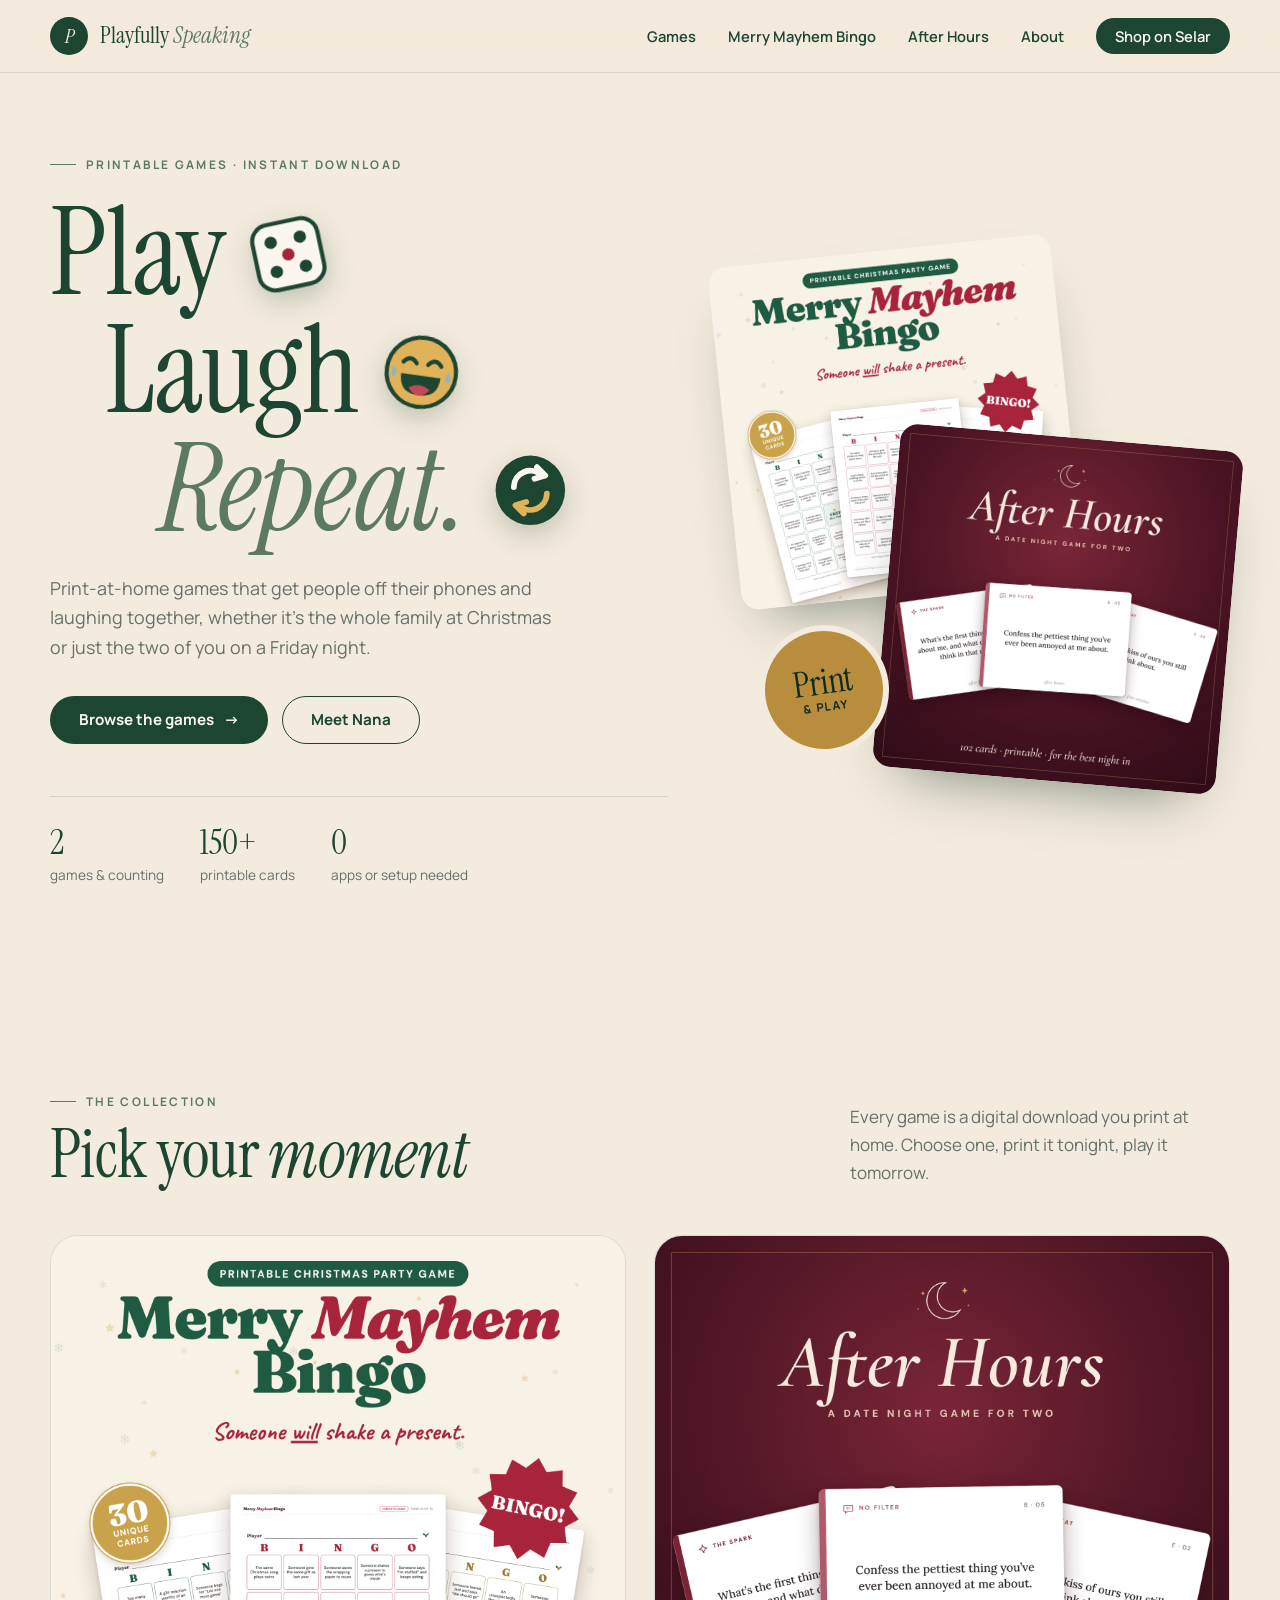
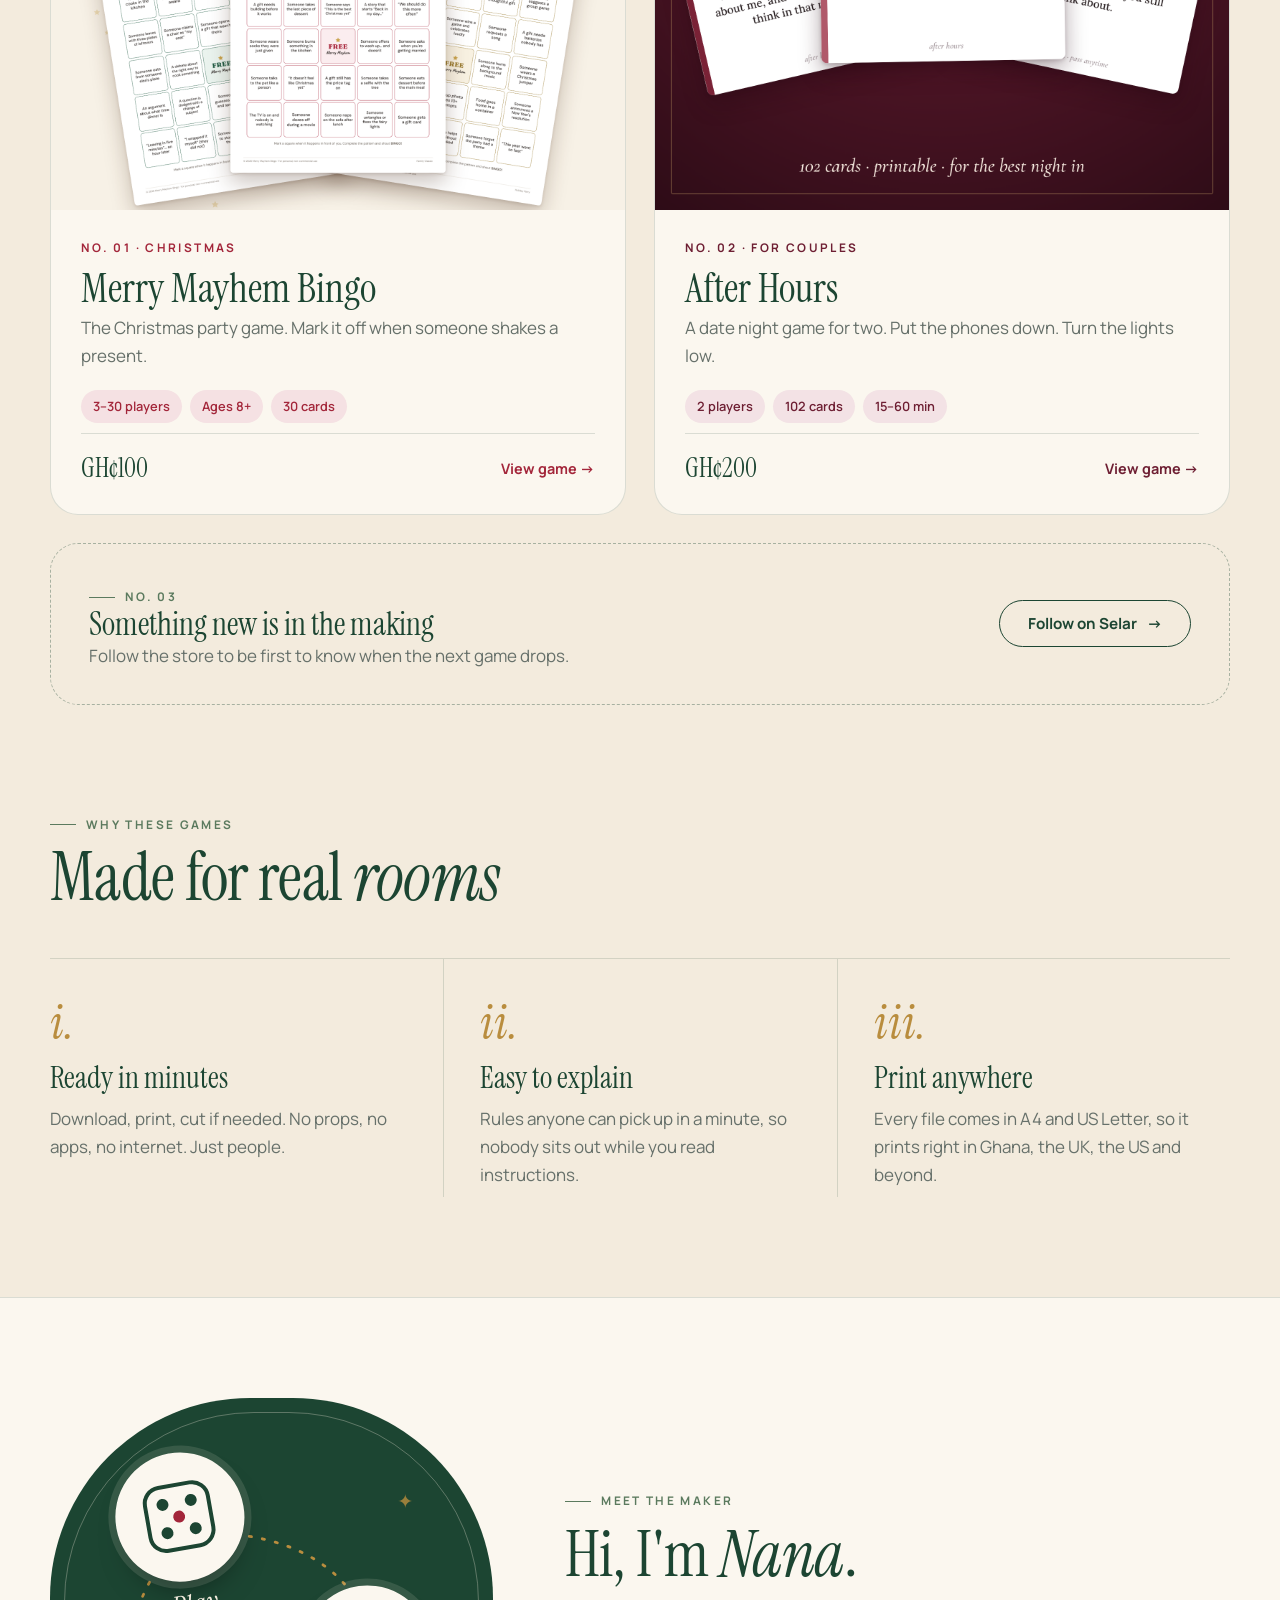
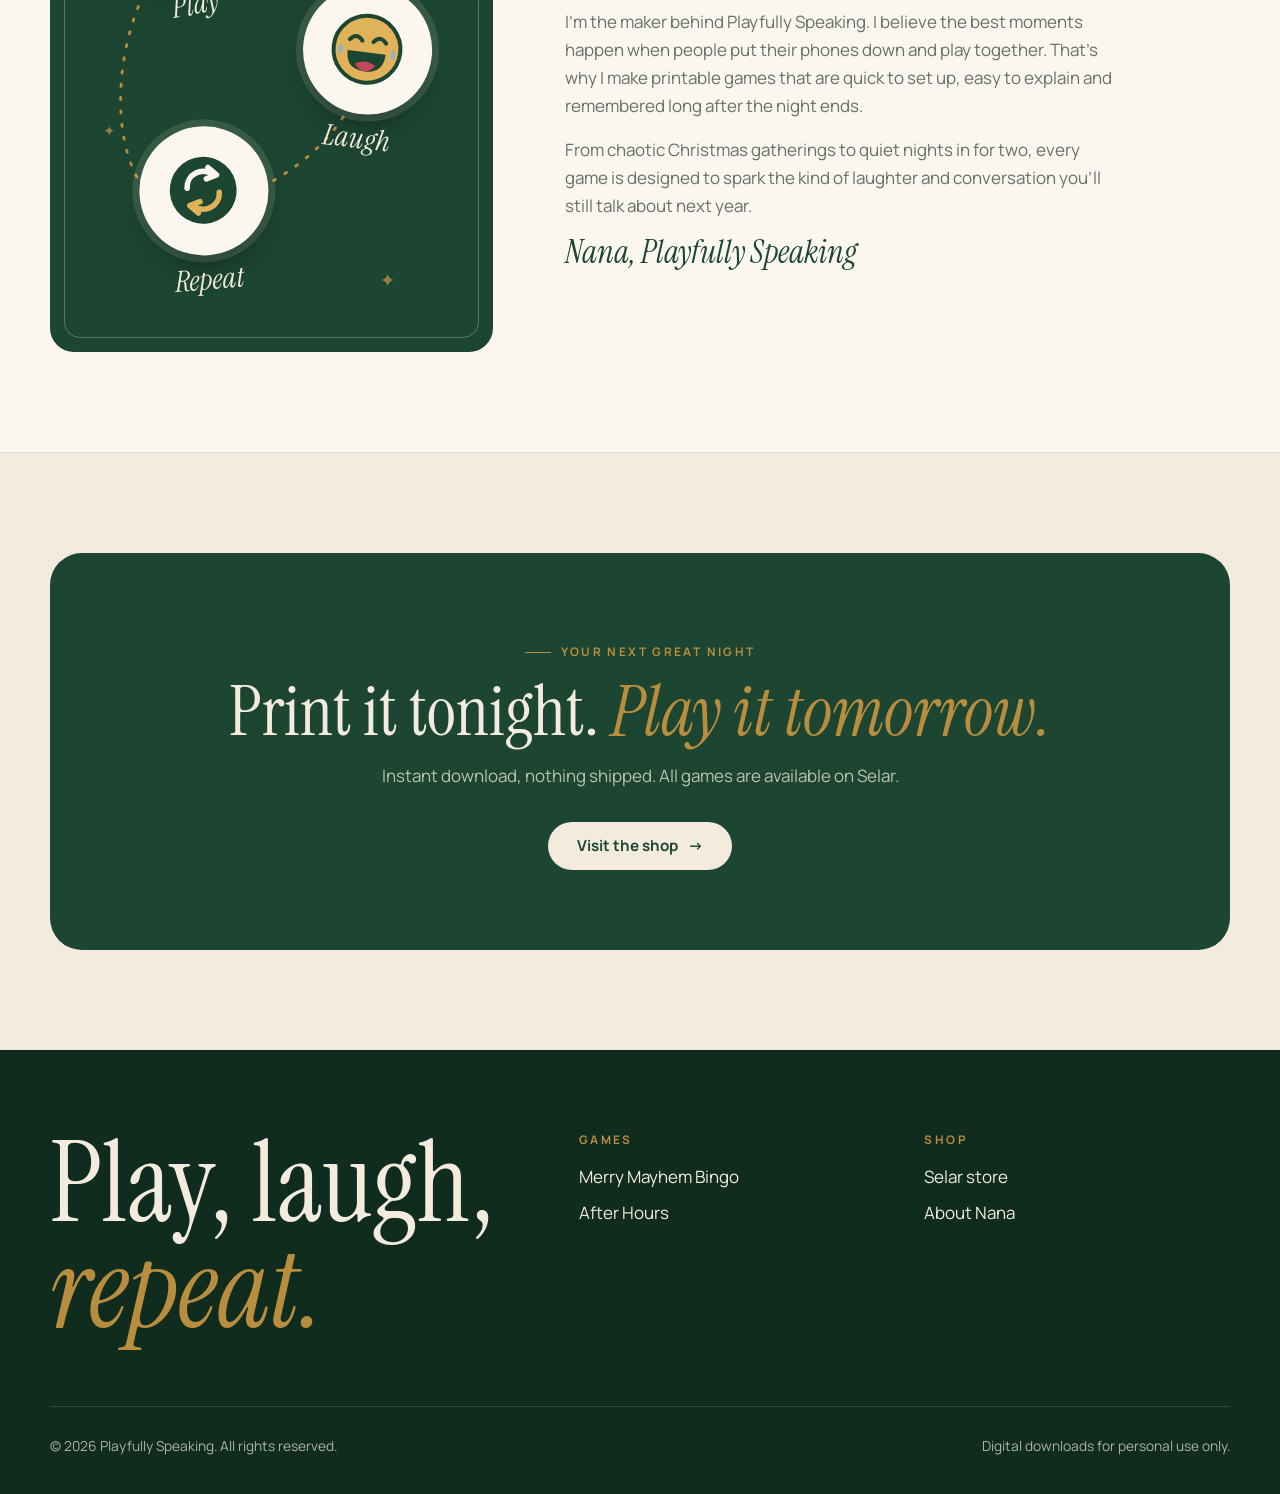
==== index.html @ c72f7ae7 "Add Playfully Speaking website Home page plus separate pages for Merry Mayhem Bingo and After Hours." ====
<!doctype html>
<html lang="en">
<head>
  <meta charset="utf-8">
  <meta name="viewport" content="width=device-width, initial-scale=1">
  <title>Playfully Speaking · Play, Laugh, Repeat</title>
  <meta name="description" content="Printable games by Playfully Speaking: Merry Mayhem Bingo for Christmas and After Hours, a date night game for two.">
  <link rel="preconnect" href="https://fonts.googleapis.com">
  <link rel="preconnect" href="https://fonts.gstatic.com" crossorigin>
  <link href="https://fonts.googleapis.com/css2?family=Instrument+Serif:ital@0;1&family=Manrope:wght@400;500;600;700&display=swap" rel="stylesheet">
  <link rel="stylesheet" href="assets/styles.css">
</head>
<body>

  <header class="site-header">
    <div class="wrap bar">
      <a class="logo" href="index.html"><span class="mark">P</span><span class="name">Playfully <em>Speaking</em></span></a>
      <button class="menu-toggle" aria-label="Open menu" aria-expanded="false"><span></span><span></span></button>
      <ul class="menu">
        <li><a href="index.html#games">Games</a></li>
        <li><a href="games/merry-mayhem-bingo.html">Merry Mayhem Bingo</a></li>
        <li><a href="games/after-hours.html">After Hours</a></li>
        <li><a href="index.html#about">About</a></li>
        <li><a class="btn btn-primary btn-sm" href="https://selar.co/m/nana-ama-dadson1" target="_blank" rel="noopener">Shop on Selar</a></li>
      </ul>
    </div>
  </header>

  <main>
    <section class="hero">
      <div class="wrap hero-grid">
        <div class="reveal">
          <span class="kicker">Printable games · Instant download</span>
          <h1 class="display motto-title">
            <span class="w">Play<svg class="sticker-ico ico-play" viewBox="0 0 100 100" aria-hidden="true">
              <rect x="10" y="10" width="80" height="80" rx="20" fill="#fbf7ef" stroke="#1c4532" stroke-width="5"/>
              <circle cx="32" cy="32" r="7.5" fill="#1c4532"/><circle cx="68" cy="32" r="7.5" fill="#1c4532"/>
              <circle cx="50" cy="50" r="7.5" fill="#a3263a"/>
              <circle cx="32" cy="68" r="7.5" fill="#1c4532"/><circle cx="68" cy="68" r="7.5" fill="#1c4532"/>
            </svg></span>
            <span class="w">Laugh<svg class="sticker-ico ico-laugh" viewBox="0 0 100 100" aria-hidden="true">
              <circle cx="50" cy="50" r="42" fill="#e0b25a" stroke="#1c4532" stroke-width="5"/>
              <path d="M27 40 q8 -10 16 0" fill="none" stroke="#1c4532" stroke-width="5" stroke-linecap="round"/>
              <path d="M57 40 q8 -10 16 0" fill="none" stroke="#1c4532" stroke-width="5" stroke-linecap="round"/>
              <path d="M26 54 h48 q0 24 -24 24 q-24 0 -24 -24z" fill="#1c4532"/>
              <path d="M37 70 q13 -9 26 0 q-6 8 -13 8 q-7 0 -13 -8z" fill="#c4475a"/>
              <path d="M17 46 q-6 9 0 14 q6 -5 0 -14z" fill="#8fb3c9"/>
              <path d="M83 46 q-6 9 0 14 q6 -5 0 -14z" fill="#8fb3c9"/>
            </svg></span>
            <span class="w"><em>Repeat.</em><svg class="sticker-ico ico-repeat" viewBox="0 0 100 100" aria-hidden="true">
              <circle cx="50" cy="50" r="42" fill="#1c4532"/>
              <path d="M30 46 a20 20 0 0 1 34 -14" fill="none" stroke="#fbf7ef" stroke-width="7" stroke-linecap="round"/>
              <path d="M58 22 l10 10 l-13 4" fill="none" stroke="#fbf7ef" stroke-width="7" stroke-linecap="round" stroke-linejoin="round"/>
              <path d="M70 54 a20 20 0 0 1 -34 14" fill="none" stroke="#e0b25a" stroke-width="7" stroke-linecap="round"/>
              <path d="M42 78 l-10 -10 l13 -4" fill="none" stroke="#e0b25a" stroke-width="7" stroke-linecap="round" stroke-linejoin="round"/>
            </svg></span>
          </h1>
          <p class="lead">Print-at-home games that get people off their phones and laughing together, whether it's the whole family at Christmas or just the two of you on a Friday night.</p>
          <div class="hero-actions">
            <a class="btn btn-primary" href="#games">Browse the games <span class="arrow">→</span></a>
            <a class="btn btn-line" href="#about">Meet Nana</a>
          </div>
          <div class="hero-stats">
            <div><strong>2</strong>games &amp; counting</div>
            <div><strong>150+</strong>printable cards</div>
            <div><strong>0</strong>apps or setup needed</div>
          </div>
        </div>
        <div class="hero-stack reveal" aria-label="Featured games">
          <a href="games/merry-mayhem-bingo.html"><img src="images/bingo-1.png" alt="Merry Mayhem Bingo cards"></a>
          <div class="sticker"><div><b>Print</b>&amp; play</div></div>
          <a href="games/after-hours.html"><img src="images/afterhours-1.png" alt="After Hours date night cards"></a>
        </div>
      </div>
    </section>


    <section id="games">
      <div class="wrap">
        <div class="section-head reveal">
          <div>
            <span class="kicker">The collection</span>
            <h2 class="display">Pick your <em>moment</em></h2>
          </div>
          <p>Every game is a digital download you print at home. Choose one, print it tonight, play it tomorrow.</p>
        </div>

        <div class="collection">
          <a class="game-card theme-bingo reveal" href="games/merry-mayhem-bingo.html">
            <div class="media"><img src="images/bingo-1.png" alt="Merry Mayhem Bingo cards laid out"></div>
            <div class="body">
              <span class="no">No. 01 · Christmas</span>
              <h3>Merry Mayhem Bingo</h3>
              <p class="sub">The Christmas party game. Mark it off when someone shakes a present.</p>
              <div class="chips"><span>3–30 players</span><span>Ages 8+</span><span>30 cards</span></div>
              <div class="foot"><span class="price">GH¢100</span><span class="go">View game →</span></div>
            </div>
          </a>

          <a class="game-card theme-afterhours reveal" href="games/after-hours.html">
            <div class="media"><img src="images/afterhours-1.png" alt="After Hours date night cards"></div>
            <div class="body">
              <span class="no">No. 02 · For couples</span>
              <h3>After Hours</h3>
              <p class="sub">A date night game for two. Put the phones down. Turn the lights low.</p>
              <div class="chips"><span>2 players</span><span>102 cards</span><span>15–60 min</span></div>
              <div class="foot"><span class="price">GH¢200</span><span class="go">View game →</span></div>
            </div>
          </a>

          <div class="next-game reveal">
            <div>
              <span class="kicker">No. 03</span>
              <h3>Something new is in the making</h3>
              <p>Follow the store to be first to know when the next game drops.</p>
            </div>
            <a class="btn btn-line" href="https://selar.co/m/nana-ama-dadson1" target="_blank" rel="noopener">Follow on Selar <span class="arrow">→</span></a>
          </div>
        </div>
      </div>
    </section>

    <section style="padding-top:0">
      <div class="wrap">
        <div class="section-head reveal">
          <div>
            <span class="kicker">Why these games</span>
            <h2 class="display">Made for real <em>rooms</em></h2>
          </div>
        </div>
        <div class="pillars">
          <div class="pillar reveal"><div class="n">i.</div><h4>Ready in minutes</h4><p>Download, print, cut if needed. No props, no apps, no internet. Just people.</p></div>
          <div class="pillar reveal"><div class="n">ii.</div><h4>Easy to explain</h4><p>Rules anyone can pick up in a minute, so nobody sits out while you read instructions.</p></div>
          <div class="pillar reveal"><div class="n">iii.</div><h4>Print anywhere</h4><p>Every file comes in A4 and US Letter, so it prints right in Ghana, the UK, the US and beyond.</p></div>
        </div>
      </div>
    </section>

    <section class="about" id="about">
      <div class="wrap about-grid">
        <div class="portrait reveal" role="img" aria-label="Illustration of the Play, Laugh, Repeat loop: a die, a laughing face and looping arrows">
          <svg class="pl-path" viewBox="0 0 400 500" preserveAspectRatio="none" aria-hidden="true">
            <path d="M120 125 C 220 110, 305 170, 284 245 C 266 312, 205 352, 140 372 C 50 395, 35 210, 120 125" fill="none" stroke="#b98d3e" stroke-width="2.5" stroke-dasharray="2 10" stroke-linecap="round"/>
          </svg>
          <span class="pl-spark" style="top:16%;right:18%">✦</span>
          <span class="pl-spark" style="top:58%;left:12%;font-size:.9rem">✦</span>
          <span class="pl-spark" style="bottom:10%;right:22%">✦</span>
          <div class="pl-item" style="left:30%;top:25%;--r:-10deg">
            <div class="pl-badge"><svg class="pl-ico" viewBox="0 0 100 100" aria-hidden="true">
              <rect x="10" y="10" width="80" height="80" rx="20" fill="#fbf7ef" stroke="#1c4532" stroke-width="5"/>
              <circle cx="32" cy="32" r="7.5" fill="#1c4532"/><circle cx="68" cy="32" r="7.5" fill="#1c4532"/>
              <circle cx="50" cy="50" r="7.5" fill="#a3263a"/>
              <circle cx="32" cy="68" r="7.5" fill="#1c4532"/><circle cx="68" cy="68" r="7.5" fill="#1c4532"/>
            </svg></div><span>Play</span>
          </div>
          <div class="pl-item" style="left:71%;top:49%;--r:7deg">
            <div class="pl-badge"><svg class="pl-ico" viewBox="0 0 100 100" aria-hidden="true">
              <circle cx="50" cy="50" r="42" fill="#e0b25a" stroke="#1c4532" stroke-width="5"/>
              <path d="M27 40 q8 -10 16 0" fill="none" stroke="#1c4532" stroke-width="5" stroke-linecap="round"/>
              <path d="M57 40 q8 -10 16 0" fill="none" stroke="#1c4532" stroke-width="5" stroke-linecap="round"/>
              <path d="M26 54 h48 q0 24 -24 24 q-24 0 -24 -24z" fill="#1c4532"/>
              <path d="M37 70 q13 -9 26 0 q-6 8 -13 8 q-7 0 -13 -8z" fill="#c4475a"/>
              <path d="M17 46 q-6 9 0 14 q6 -5 0 -14z" fill="#8fb3c9"/>
              <path d="M83 46 q-6 9 0 14 q6 -5 0 -14z" fill="#8fb3c9"/>
            </svg></div><span>Laugh</span>
          </div>
          <div class="pl-item" style="left:35%;top:74.5%;--r:-4deg">
            <div class="pl-badge"><svg class="pl-ico" viewBox="0 0 100 100" aria-hidden="true">
              <circle cx="50" cy="50" r="42" fill="#1c4532"/>
              <path d="M30 46 a20 20 0 0 1 34 -14" fill="none" stroke="#fbf7ef" stroke-width="7" stroke-linecap="round"/>
              <path d="M58 22 l10 10 l-13 4" fill="none" stroke="#fbf7ef" stroke-width="7" stroke-linecap="round" stroke-linejoin="round"/>
              <path d="M70 54 a20 20 0 0 1 -34 14" fill="none" stroke="#e0b25a" stroke-width="7" stroke-linecap="round"/>
              <path d="M42 78 l-10 -10 l13 -4" fill="none" stroke="#e0b25a" stroke-width="7" stroke-linecap="round" stroke-linejoin="round"/>
            </svg></div><span>Repeat</span>
          </div>
        </div>
        <div class="reveal">
          <span class="kicker">Meet the maker</span>
          <h2 class="display">Hi, I'm <em>Nana</em>.</h2>
          <p>I'm the maker behind Playfully Speaking. I believe the best moments happen when people put their phones down and play together. That's why I make printable games that are quick to set up, easy to explain and remembered long after the night ends.</p>
          <p>From chaotic Christmas gatherings to quiet nights in for two, every game is designed to spark the kind of laughter and conversation you'll still talk about next year.</p>
          <div class="signature">Nana, Playfully Speaking</div>
        </div>
      </div>
    </section>

    <section style="padding-bottom:0">
      <div class="wrap">
        <div class="cta-band reveal">
          <span class="kicker" style="color:var(--gold)">Your next great night</span>
          <h2 style="margin-top:14px">Print it tonight. <em>Play it tomorrow.</em></h2>
          <p>Instant download, nothing shipped. All games are available on Selar.</p>
          <a class="btn btn-primary" href="https://selar.co/m/nana-ama-dadson1" target="_blank" rel="noopener">Visit the shop <span class="arrow">→</span></a>
        </div>
      </div>
    </section>
  </main>

  <footer class="site-footer">
    <div class="wrap">
      <div class="foot-grid">
        <div class="big">Play, laugh, <em>repeat.</em></div>
        <div>
          <h5>Games</h5>
          <ul>
            <li><a href="games/merry-mayhem-bingo.html">Merry Mayhem Bingo</a></li>
            <li><a href="games/after-hours.html">After Hours</a></li>
          </ul>
        </div>
        <div>
          <h5>Shop</h5>
          <ul>
            <li><a href="https://selar.co/m/nana-ama-dadson1" target="_blank" rel="noopener">Selar store</a></li>
            <li><a href="index.html#about">About Nana</a></li>
          </ul>
        </div>
      </div>
      <div class="foot-bottom">
        <span>© <span data-year>2026</span> Playfully Speaking. All rights reserved.</span>
        <span>Digital downloads for personal use only.</span>
      </div>
    </div>
  </footer>

  <script src="assets/site.js"></script>
</body>
</html>
---- assets/styles.css ----
/* Nana Ama Dadson — shared styles */
:root {
  --paper: #f3ebdd;
  --paper-2: #e8dbc4;
  --cream: #fbf7ef;
  --forest: #1c4532;
  --forest-ink: #0f2c1f;
  --moss: #5b7a5e;
  --ink: #1e2a23;
  --muted: #66706a;
  --gold: #b98d3e;
  --line: rgba(28, 69, 50, .15);
  --accent: var(--forest);
  --accent-soft: #e3ebe4;
  --radius: 20px;
  --display: "Instrument Serif", Georgia, serif;
  --body: "Manrope", system-ui, sans-serif;
}
.theme-bingo { --accent: #a3263a; --accent-soft: #f5e1e3; }
.theme-afterhours { --accent: #6e1f33; --accent-soft: #f3e2e5; }

* { box-sizing: border-box; margin: 0; padding: 0; }
html { scroll-behavior: smooth; }
body {
  background: var(--paper);
  color: var(--ink);
  font-family: var(--body);
  font-size: 17px;
  line-height: 1.65;
  -webkit-font-smoothing: antialiased;
  overflow-x: hidden;
}
img { max-width: 100%; display: block; }
a { color: inherit; }
.wrap { width: min(1180px, 100% - 32px); margin-inline: auto; }
em { font-style: italic; }

/* Type */
.display { font-family: var(--display); font-weight: 400; letter-spacing: -.01em; line-height: .95; color: var(--forest); }
.display em { color: var(--accent); }
.kicker {
  display: inline-flex; align-items: center; gap: 10px;
  font-size: .74rem; font-weight: 700; letter-spacing: .2em; text-transform: uppercase; color: var(--moss);
}
.kicker::before { content: ""; width: 26px; height: 1px; background: currentColor; }
.lead { font-size: 1.12rem; color: var(--muted); max-width: 520px; }

/* Buttons */
.btn {
  display: inline-flex; align-items: center; gap: 10px;
  padding: 15px 28px; border-radius: 999px; border: 1.5px solid transparent;
  font: 700 .95rem/1 var(--body); text-decoration: none; cursor: pointer;
  transition: transform .2s ease, background .2s ease, color .2s ease;
}
.btn .arrow { transition: transform .2s ease; }
.btn:hover .arrow { transform: translateX(4px); }
.btn-primary { background: var(--forest); color: var(--cream); }
.btn-primary:hover { background: var(--forest-ink); transform: translateY(-2px); }
.btn-accent { background: var(--accent); color: var(--cream); }
.btn-accent:hover { filter: brightness(.9); transform: translateY(-2px); }
.btn-line { border-color: var(--forest); color: var(--forest); }
.btn-line:hover { background: var(--forest); color: var(--cream); }
.btn-sm { padding: 10px 18px; font-size: .86rem; }

/* Header */
.site-header {
  position: sticky; top: 0; z-index: 50;
  background: rgba(243, 235, 221, .86); backdrop-filter: blur(12px);
  border-bottom: 1px solid var(--line);
}
.site-header .bar { display: flex; align-items: center; justify-content: space-between; height: 72px; }
.logo { display: flex; align-items: center; gap: 12px; text-decoration: none; }
.logo .mark {
  width: 38px; height: 38px; border-radius: 50%; background: var(--forest); color: var(--paper);
  display: grid; place-items: center; font: italic 1.25rem/1 var(--display);
}
.logo .name { font: 1.45rem/1 var(--display); color: var(--forest); }
.menu { display: flex; align-items: center; gap: 32px; list-style: none; }
.menu a { text-decoration: none; font-weight: 600; font-size: .92rem; color: var(--forest); position: relative; }
.menu a:not(.btn)::after {
  content: ""; position: absolute; left: 0; right: 0; bottom: -4px; height: 1.5px; background: var(--forest);
  transform: scaleX(0); transform-origin: left; transition: transform .25s ease;
}
.menu a:not(.btn):hover::after, .menu a[aria-current="page"]::after { transform: scaleX(1); }
.menu .btn-primary { color: var(--cream); }
.menu-toggle { display: none; background: none; border: 0; width: 44px; height: 44px; cursor: pointer; color: var(--forest); }
.menu-toggle span { display: block; width: 22px; height: 1.5px; background: currentColor; margin: 5px auto; transition: transform .25s ease, opacity .25s ease; }

/* Sections */
section { padding: 100px 0; }
.section-head { display: flex; justify-content: space-between; align-items: end; gap: 32px; margin-bottom: 48px; flex-wrap: wrap; }
.section-head h2 { font-size: clamp(2.6rem, 6vw, 4.2rem); margin-top: 12px; }
.section-head p { max-width: 380px; color: var(--muted); }

/* Home hero */
.hero { padding: 72px 0 96px; }
.hero-grid { display: grid; grid-template-columns: 1.1fr .9fr; gap: 56px; align-items: center; }
.hero h1 { font-size: clamp(3.6rem, 9.5vw, 7.6rem); margin: 22px 0 26px; }
.hero h1 em { color: var(--moss); }
.hero-actions { display: flex; gap: 14px; flex-wrap: wrap; margin-top: 34px; }
.hero-stats { display: flex; gap: 36px; margin-top: 52px; padding-top: 28px; border-top: 1px solid var(--line); flex-wrap: wrap; }
.hero-stats div { font-size: .85rem; color: var(--muted); }
.hero-stats strong { display: block; font: 2.2rem/1 var(--display); color: var(--forest); margin-bottom: 4px; }
.hero-stack { position: relative; aspect-ratio: 1 / 1.05; }
.hero-stack a { position: absolute; width: 68%; border-radius: 18px; overflow: hidden; box-shadow: 0 30px 60px -30px rgba(15, 44, 31, .55); transition: transform .4s ease; }
.hero-stack a:first-child { top: 0; left: 0; transform: rotate(-6deg); }
.hero-stack a:last-child { bottom: 0; right: 0; transform: rotate(5deg); }
.hero-stack a:first-child:hover { transform: rotate(-3deg) translateY(-8px); z-index: 2; }
.hero-stack a:last-child:hover { transform: rotate(2deg) translateY(-8px); }
.hero-stack .sticker {
  position: absolute; z-index: 3; bottom: 6%; left: 8%; transform: rotate(-8deg);
  width: 118px; height: 118px; border-radius: 50%; background: var(--gold); color: var(--forest-ink);
  display: grid; place-items: center; text-align: center; font: 700 .72rem/1.25 var(--body); letter-spacing: .12em; text-transform: uppercase;
  box-shadow: 0 0 0 6px var(--paper);
}
.hero-stack .sticker b { display: block; font: 2.2rem/1 var(--display); letter-spacing: 0; text-transform: none; }

/* Game cards (collection) */
.collection { display: grid; grid-template-columns: repeat(2, 1fr); gap: 28px; }
.game-card {
  display: flex; flex-direction: column; background: var(--cream); border: 1px solid var(--line);
  border-radius: 28px; overflow: hidden; text-decoration: none; transition: transform .35s ease, box-shadow .35s ease;
}
.game-card:hover { transform: translateY(-6px); box-shadow: 0 40px 70px -40px rgba(15, 44, 31, .5); }
.game-card .media { aspect-ratio: 1 / 1; overflow: hidden; background: var(--paper-2); }
.game-card .media img { width: 100%; height: 100%; object-fit: cover; transition: transform .6s ease; }
.game-card:hover .media img { transform: scale(1.04); }
.game-card .body { padding: 28px 30px 32px; display: flex; flex-direction: column; gap: 6px; flex: 1; }
.game-card .no { font-size: .74rem; font-weight: 700; letter-spacing: .2em; text-transform: uppercase; color: var(--accent); }
.game-card h3 { font: 2.5rem/1 var(--display); color: var(--forest); margin-top: 4px; }
.game-card .sub { color: var(--muted); }
.game-card .foot { display: flex; justify-content: space-between; align-items: center; margin-top: auto; padding-top: 22px; border-top: 1px solid var(--line); }
.game-card .price { font: 1.6rem/1 var(--display); color: var(--forest); }
.game-card .go { font-weight: 700; font-size: .9rem; color: var(--accent); }
.chips { display: flex; flex-wrap: wrap; gap: 8px; margin: 14px 0 4px; }
.chips span { font-size: .8rem; font-weight: 600; padding: 6px 12px; border-radius: 999px; background: var(--accent-soft); color: var(--accent); }
.next-game {
  grid-column: 1 / -1; display: flex; align-items: center; justify-content: space-between; gap: 24px; flex-wrap: wrap;
  border: 1.5px dashed rgba(28, 69, 50, .35); border-radius: 28px; padding: 34px 38px;
}
.next-game h3 { font: 2rem/1.1 var(--display); color: var(--forest); }
.next-game p { color: var(--muted); }

/* Pillars */
.pillars { display: grid; grid-template-columns: repeat(3, 1fr); gap: 0; border-top: 1px solid var(--line); }
.pillar { padding: 40px 36px 8px 0; }
.pillar + .pillar { padding-left: 36px; border-left: 1px solid var(--line); }
.pillar .n { font: italic 3rem/1 var(--display); color: var(--gold); }
.pillar h4 { font: 1.9rem/1.1 var(--display); color: var(--forest); margin: 14px 0 10px; }
.pillar p { color: var(--muted); }

/* About */
.about { background: var(--cream); border-block: 1px solid var(--line); }
.about-grid { display: grid; grid-template-columns: .8fr 1.2fr; gap: 72px; align-items: center; }
.portrait {
  aspect-ratio: 4 / 5; border-radius: 200px 200px 24px 24px; background: var(--forest);
  display: grid; place-items: center; position: relative; overflow: hidden;
}
.portrait::after { content: ""; position: absolute; inset: 14px; border: 1px solid rgba(243, 235, 221, .3); border-radius: 190px 190px 16px 16px; }
.about h2 { font-size: clamp(2.6rem, 5.5vw, 4rem); margin: 14px 0 22px; }
.about p { color: var(--muted); margin-bottom: 16px; max-width: 560px; }
.signature { font: italic 2rem/1 var(--display); color: var(--forest); margin-top: 10px; }

/* CTA band */
.cta-band { background: var(--forest); color: var(--paper); text-align: center; border-radius: 32px; padding: 80px 32px; position: relative; overflow: hidden; }
.cta-band h2 { font: clamp(2.6rem, 6vw, 4.4rem)/1 var(--display); color: var(--paper); margin-bottom: 16px; }
.cta-band h2 em { color: var(--gold); }
.cta-band p { color: rgba(243, 235, 221, .75); max-width: 520px; margin: 0 auto 32px; }
.cta-band .btn-primary { background: var(--paper); color: var(--forest); }
.cta-band .btn-primary:hover { background: var(--cream); }
.theme-bingo .cta-band, .theme-afterhours .cta-band { background: var(--accent); }

/* Footer */
.site-footer { background: var(--forest-ink); color: rgba(243, 235, 221, .7); padding: 80px 0 36px; margin-top: 100px; }
.site-footer .big { font: clamp(3rem, 9vw, 7rem)/.95 var(--display); color: var(--paper); }
.site-footer .big em { color: var(--gold); }
.foot-grid { display: grid; grid-template-columns: 1.6fr 1fr 1fr; gap: 40px; margin-bottom: 64px; }
.foot-grid h5 { font-size: .74rem; letter-spacing: .2em; text-transform: uppercase; color: var(--gold); margin-bottom: 14px; }
.foot-grid ul { list-style: none; display: grid; gap: 8px; }
.foot-grid a { text-decoration: none; color: var(--paper); }
.foot-grid a:hover { color: var(--gold); }
.foot-bottom { display: flex; justify-content: space-between; gap: 16px; flex-wrap: wrap; padding-top: 28px; border-top: 1px solid rgba(243, 235, 221, .14); font-size: .86rem; }

/* ---------- Game pages ---------- */
.crumbs { padding-top: 28px; font-size: .86rem; color: var(--muted); }
.crumbs a { text-decoration: none; color: var(--forest); font-weight: 600; }
.crumbs a:hover { text-decoration: underline; }
.product { padding: 36px 0 100px; }
.product-grid { display: grid; grid-template-columns: 1.05fr .95fr; gap: 64px; align-items: start; }
.gallery { position: sticky; top: 100px; }
.gallery .main { border-radius: 24px; overflow: hidden; background: var(--paper-2); aspect-ratio: 1 / 1; border: 1px solid var(--line); }
.gallery .main img { width: 100%; height: 100%; object-fit: contain; transition: opacity .25s ease; }
.thumbs { display: flex; gap: 12px; margin-top: 14px; }
.thumbs button {
  width: 84px; aspect-ratio: 1 / 1; border-radius: 14px; overflow: hidden; border: 2px solid transparent;
  padding: 0; cursor: pointer; background: var(--paper-2); opacity: .65; transition: opacity .2s ease, border-color .2s ease;
}
.thumbs button img { width: 100%; height: 100%; object-fit: cover; }
.thumbs button[aria-pressed="true"], .thumbs button:hover { opacity: 1; border-color: var(--accent); }
.info .no { font-size: .74rem; font-weight: 700; letter-spacing: .2em; text-transform: uppercase; color: var(--accent); }
.info h1 { font-size: clamp(3.4rem, 7vw, 5.6rem); margin: 14px 0 10px; }
.info .subtitle { font-weight: 700; font-size: .82rem; letter-spacing: .2em; text-transform: uppercase; }
.info .tagline { font: italic 1.9rem/1.2 var(--display); color: var(--accent); margin: 26px 0 18px; }
.info .desc { color: var(--muted); margin-bottom: 26px; }
.buy-box { background: var(--cream); border: 1px solid var(--line); border-radius: 22px; padding: 26px; margin: 30px 0; }
.buy-box .row { display: flex; justify-content: space-between; align-items: center; gap: 18px; flex-wrap: wrap; }
.buy-box .price { font: 2.8rem/1 var(--display); color: var(--forest); }
.buy-box .price small { display: block; font: 600 .78rem/1.4 var(--body); color: var(--muted); letter-spacing: .04em; }
.buy-box .note { font-size: .84rem; color: var(--muted); margin-top: 16px; padding-top: 16px; border-top: 1px solid var(--line); }
.specs { list-style: none; display: grid; grid-template-columns: 1fr 1fr; gap: 1px; background: var(--line); border: 1px solid var(--line); border-radius: 18px; overflow: hidden; }
.specs li { background: var(--paper); padding: 16px 18px; }
.specs small { display: block; font-size: .72rem; font-weight: 700; letter-spacing: .16em; text-transform: uppercase; color: var(--moss); }
.specs b { font-weight: 600; color: var(--forest); }

.inside { background: var(--forest); color: var(--paper); }
.theme-afterhours .inside { background: linear-gradient(165deg, #6e1f33, #3a111e); }
.inside .kicker { color: var(--gold); }
.inside .section-head h2 { color: var(--paper); }
.inside .section-head p { color: rgba(243, 235, 221, .7); }
.tiles { display: grid; grid-template-columns: repeat(3, 1fr); gap: 18px; }
.tile { border: 1px solid rgba(243, 235, 221, .16); background: rgba(243, 235, 221, .05); border-radius: 20px; padding: 28px; transition: background .25s ease; }
.tile:hover { background: rgba(243, 235, 221, .1); }
.tile .n { font: italic 2.6rem/1 var(--display); color: var(--gold); }
.tile h4 { font: 1.7rem/1.1 var(--display); margin: 12px 0 8px; color: var(--paper); }
.tile p { font-size: .95rem; color: rgba(243, 235, 221, .72); }
.bonus { display: grid; grid-template-columns: repeat(4, 1fr); gap: 18px; margin-top: 18px; }
.bonus div { border-top: 1px solid rgba(243, 235, 221, .25); padding-top: 18px; }
.bonus strong { display: block; color: var(--paper); margin-bottom: 4px; }
.bonus span { font-size: .9rem; color: rgba(243, 235, 221, .7); }

.steps { display: grid; grid-template-columns: repeat(3, 1fr); gap: 28px; }
.step { background: var(--cream); border: 1px solid var(--line); border-radius: 22px; padding: 32px; }
.step .n { width: 48px; height: 48px; border-radius: 50%; border: 1.5px solid var(--accent); color: var(--accent); display: grid; place-items: center; font: italic 1.5rem/1 var(--display); margin-bottom: 20px; }
.step h4 { font: 1.8rem/1.1 var(--display); color: var(--forest); margin-bottom: 8px; }
.step p { color: var(--muted); }
.step .time { display: inline-block; margin-top: 14px; font-size: .8rem; font-weight: 700; color: var(--accent); background: var(--accent-soft); padding: 5px 12px; border-radius: 999px; }

.quote-band { text-align: center; padding: 40px 0 100px; }
.quote-band blockquote { font: italic clamp(2.2rem, 5vw, 3.8rem)/1.1 var(--display); color: var(--forest); max-width: 900px; margin: 0 auto; }
.quote-band cite { display: block; margin-top: 20px; font-style: normal; font-size: .78rem; font-weight: 700; letter-spacing: .2em; text-transform: uppercase; color: var(--accent); }

.faq-grid { display: grid; grid-template-columns: .8fr 1.2fr; gap: 64px; }
.faq-grid h2 { font-size: clamp(2.6rem, 5vw, 3.8rem); margin-top: 12px; }
details { border-bottom: 1px solid var(--line); }
details:first-child { border-top: 1px solid var(--line); }
summary { list-style: none; cursor: pointer; padding: 22px 0; font-weight: 600; color: var(--forest); display: flex; justify-content: space-between; gap: 16px; }
summary::-webkit-details-marker { display: none; }
summary::after { content: "+"; font: 1.6rem/1 var(--display); color: var(--accent); transition: transform .25s ease; }
details[open] summary::after { transform: rotate(45deg); }
details p { padding: 0 0 22px; color: var(--muted); max-width: 620px; }

.more { display: grid; grid-template-columns: 220px 1fr auto; gap: 32px; align-items: center; background: var(--cream); border: 1px solid var(--line); border-radius: 28px; padding: 22px; text-decoration: none; transition: transform .3s ease; }
.more:hover { transform: translateY(-4px); }
.more img { border-radius: 18px; aspect-ratio: 1 / 1; object-fit: cover; }
.more h3 { font: 2.4rem/1 var(--display); color: var(--forest); margin: 8px 0; }
.more p { color: var(--muted); }

.sticky-buy {
  position: fixed; left: 12px; right: 12px; bottom: 12px; z-index: 40; display: none;
  background: var(--forest-ink); color: var(--paper); border-radius: 18px; padding: 12px 12px 12px 20px;
  align-items: center; justify-content: space-between; gap: 12px; box-shadow: 0 20px 40px -16px rgba(0, 0, 0, .5);
  transform: translateY(140%); transition: transform .35s ease;
}
.sticky-buy.show { transform: none; }
.sticky-buy strong { display: block; font: 1.25rem/1.1 var(--display); }
.sticky-buy span { font-size: .8rem; opacity: .75; }

/* Reveal */
.reveal { opacity: 0; transform: translateY(26px); transition: opacity .8s ease, transform .8s ease; }
.reveal.in { opacity: 1; transform: none; }
@media (prefers-reduced-motion: reduce) {
  .reveal { opacity: 1; transform: none; transition: none; }
  html { scroll-behavior: auto; }
}

/* Responsive */
@media (max-width: 980px) {
  .hero-grid, .about-grid, .product-grid, .faq-grid { grid-template-columns: 1fr; gap: 48px; }
  .hero-stack { max-width: 520px; width: 100%; margin-inline: auto; }
  .gallery { position: static; }
  .tiles, .steps { grid-template-columns: 1fr 1fr; }
  .bonus { grid-template-columns: 1fr 1fr; }
  .pillars { grid-template-columns: 1fr; }
  .pillar, .pillar + .pillar { padding: 32px 0; border-left: 0; border-bottom: 1px solid var(--line); }
  .foot-grid { grid-template-columns: 1fr 1fr; }
  .foot-grid > :first-child { grid-column: 1 / -1; }
  .portrait { max-width: 380px; }
  .more { grid-template-columns: 140px 1fr; }
  .more .btn { grid-column: 1 / -1; justify-self: start; }
}
@media (max-width: 760px) {
  section { padding: 72px 0; }
  .menu-toggle { display: block; }
  .menu {
    position: absolute; top: 72px; left: 0; right: 0; flex-direction: column; align-items: stretch; gap: 0;
    background: var(--paper); border-bottom: 1px solid var(--line); padding: 8px 16px 20px;
    display: none;
  }
  .menu.open { display: flex; }
  .menu li a:not(.btn) { display: block; padding: 14px 0; border-bottom: 1px solid var(--line); font-size: 1rem; }
  .menu li:last-child { padding-top: 16px; }
  .menu-toggle[aria-expanded="true"] span:first-child { transform: translateY(3.25px) rotate(45deg); }
  .menu-toggle[aria-expanded="true"] span:last-child { transform: translateY(-3.25px) rotate(-45deg); }
  .collection, .tiles, .steps, .bonus { grid-template-columns: 1fr; }
  .hero { padding: 40px 0 72px; }
  .specs { grid-template-columns: 1fr; }
  .sticky-buy { display: flex; }
  .more { grid-template-columns: 1fr; }
  .more img { max-width: 200px; }
  .next-game { padding: 28px 24px; }
  .site-footer { margin-top: 72px; }
}

/* Keep grid children from overflowing narrow screens */
.hero-grid > *, .product-grid > *, .about-grid > *, .faq-grid > * { min-width: 0; }

/* Hero catchphrase: Play, Laugh, Repeat */
.motto-title { display: flex; flex-direction: column; gap: .02em; }
.motto-title .w { display: inline-flex; align-items: center; gap: .18em; }
.motto-title .w:nth-child(2) { padding-left: .45em; }
.motto-title .w:nth-child(3) { padding-left: .9em; }
.sticker-ico {
  width: .68em; height: .68em; flex: none;
  filter: drop-shadow(0 10px 14px rgba(15, 44, 31, .22));
  transition: transform .35s ease;
}
.ico-play { transform: rotate(-12deg); animation: tumble 5s ease-in-out infinite; }
.ico-laugh { transform: rotate(8deg); animation: giggle 2.6s ease-in-out infinite; }
.ico-repeat { animation: loop 7s ease-in-out infinite; }
.motto-title .w:hover .sticker-ico { transform: scale(1.15) rotate(0); }
@keyframes tumble { 0%, 80%, 100% { transform: rotate(-12deg); } 90% { transform: rotate(78deg) translateY(-6px); } }
@keyframes giggle { 0%, 100% { transform: rotate(8deg); } 25% { transform: rotate(-2deg) translateY(-3px); } 50% { transform: rotate(10deg); } 75% { transform: rotate(0deg) translateY(-2px); } }
@keyframes loop { 0%, 70% { transform: rotate(0); } 100% { transform: rotate(360deg); } }
@media (prefers-reduced-motion: reduce) { .sticker-ico { animation: none !important; } }
@media (max-width: 560px) {
  .motto-title .w:nth-child(2) { padding-left: .3em; }
  .motto-title .w:nth-child(3) { padding-left: .6em; }
}

/* About illustration: Play, Laugh, Repeat loop */
.pl-path { position: absolute; inset: 0; width: 100%; height: 100%; }
.pl-item { position: absolute; width: 29%; transform: translate(-50%, -50%) rotate(var(--r, 0deg)); text-align: center; z-index: 1; }
.pl-badge {
  aspect-ratio: 1; border-radius: 50%; background: var(--cream); display: grid; place-items: center;
  box-shadow: 0 0 0 7px rgba(243, 235, 221, .12), 0 18px 30px -14px rgba(0, 0, 0, .5);
  transition: transform .35s ease;
}
.pl-item:hover .pl-badge { transform: scale(1.08) rotate(calc(var(--r, 0deg) * -1)); }
.pl-ico { width: 62%; height: 62%; }
.pl-item span { display: block; margin-top: 10px; font: italic clamp(1.3rem, 2.4vw, 1.8rem)/1 var(--display); color: var(--paper); }
.pl-spark { position: absolute; color: var(--gold); font-size: 1.2rem; opacity: .8; }
.logo .name em { color: var(--moss); }
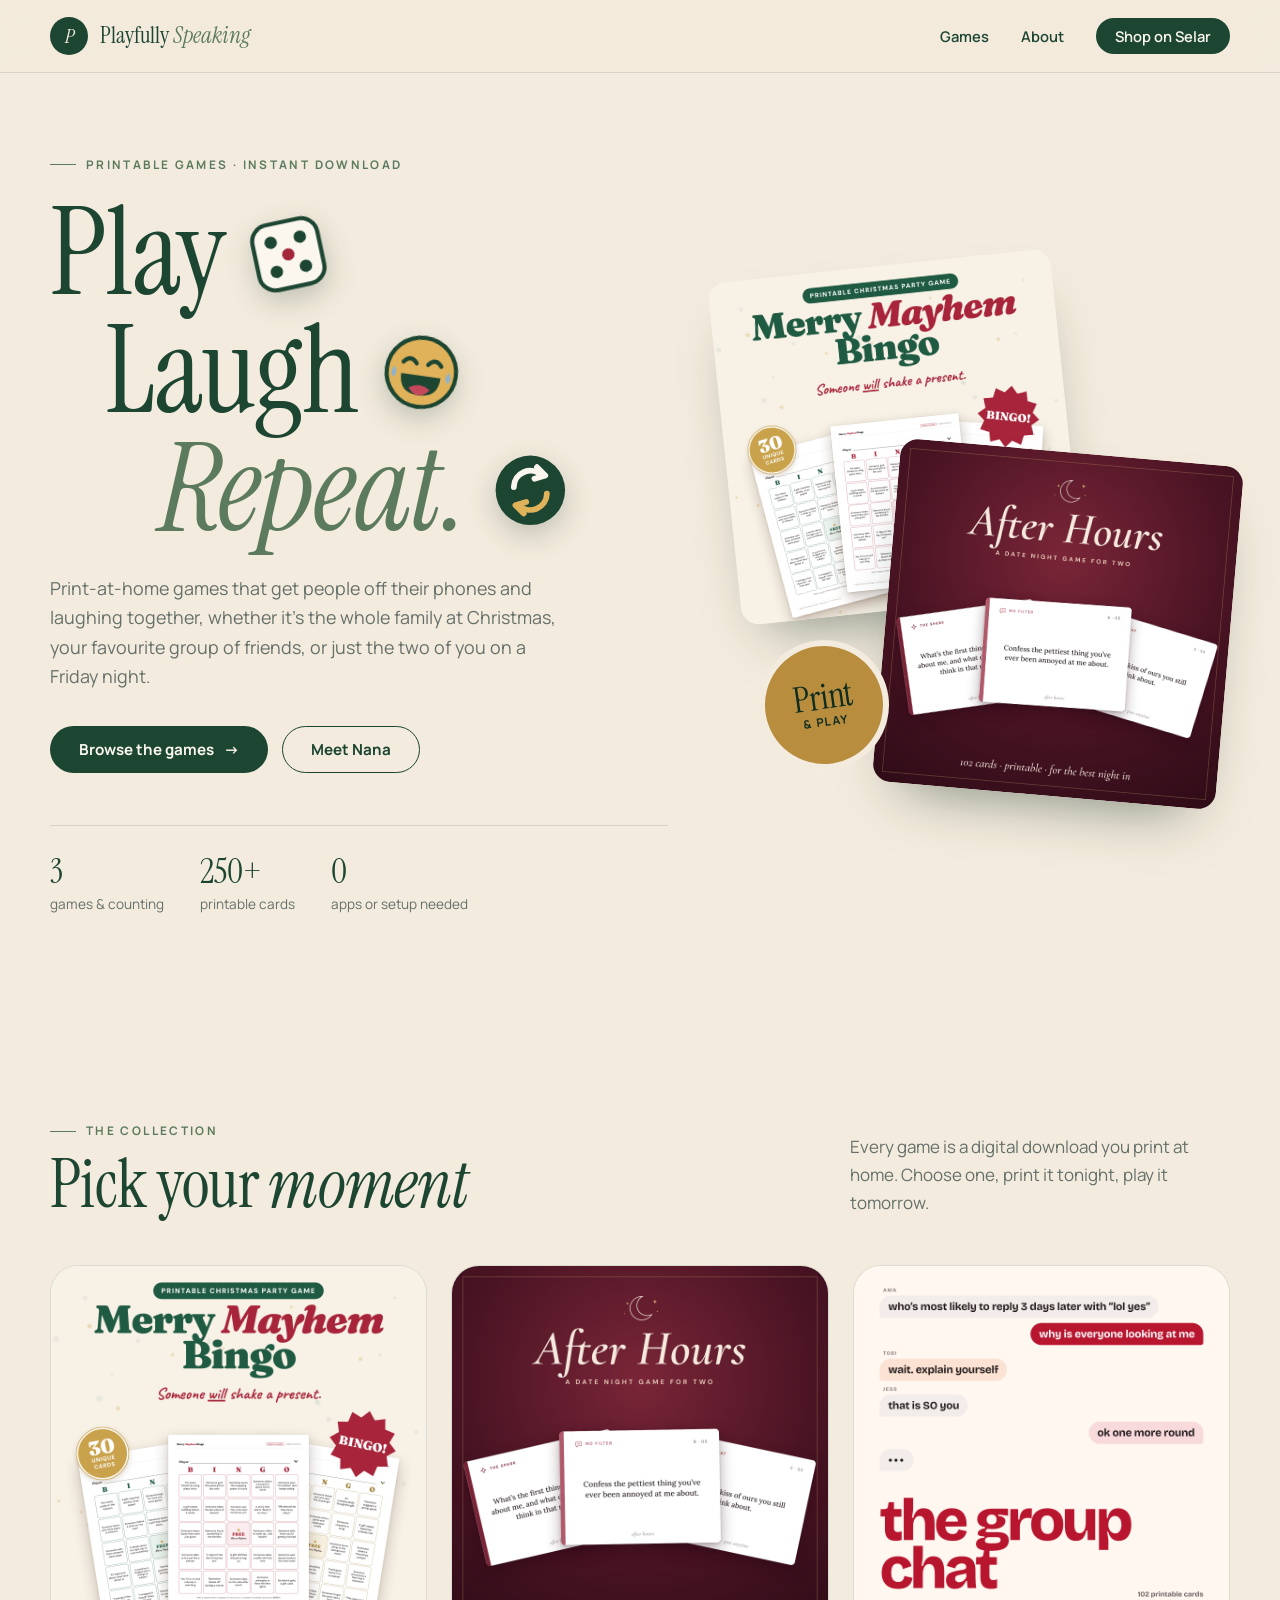
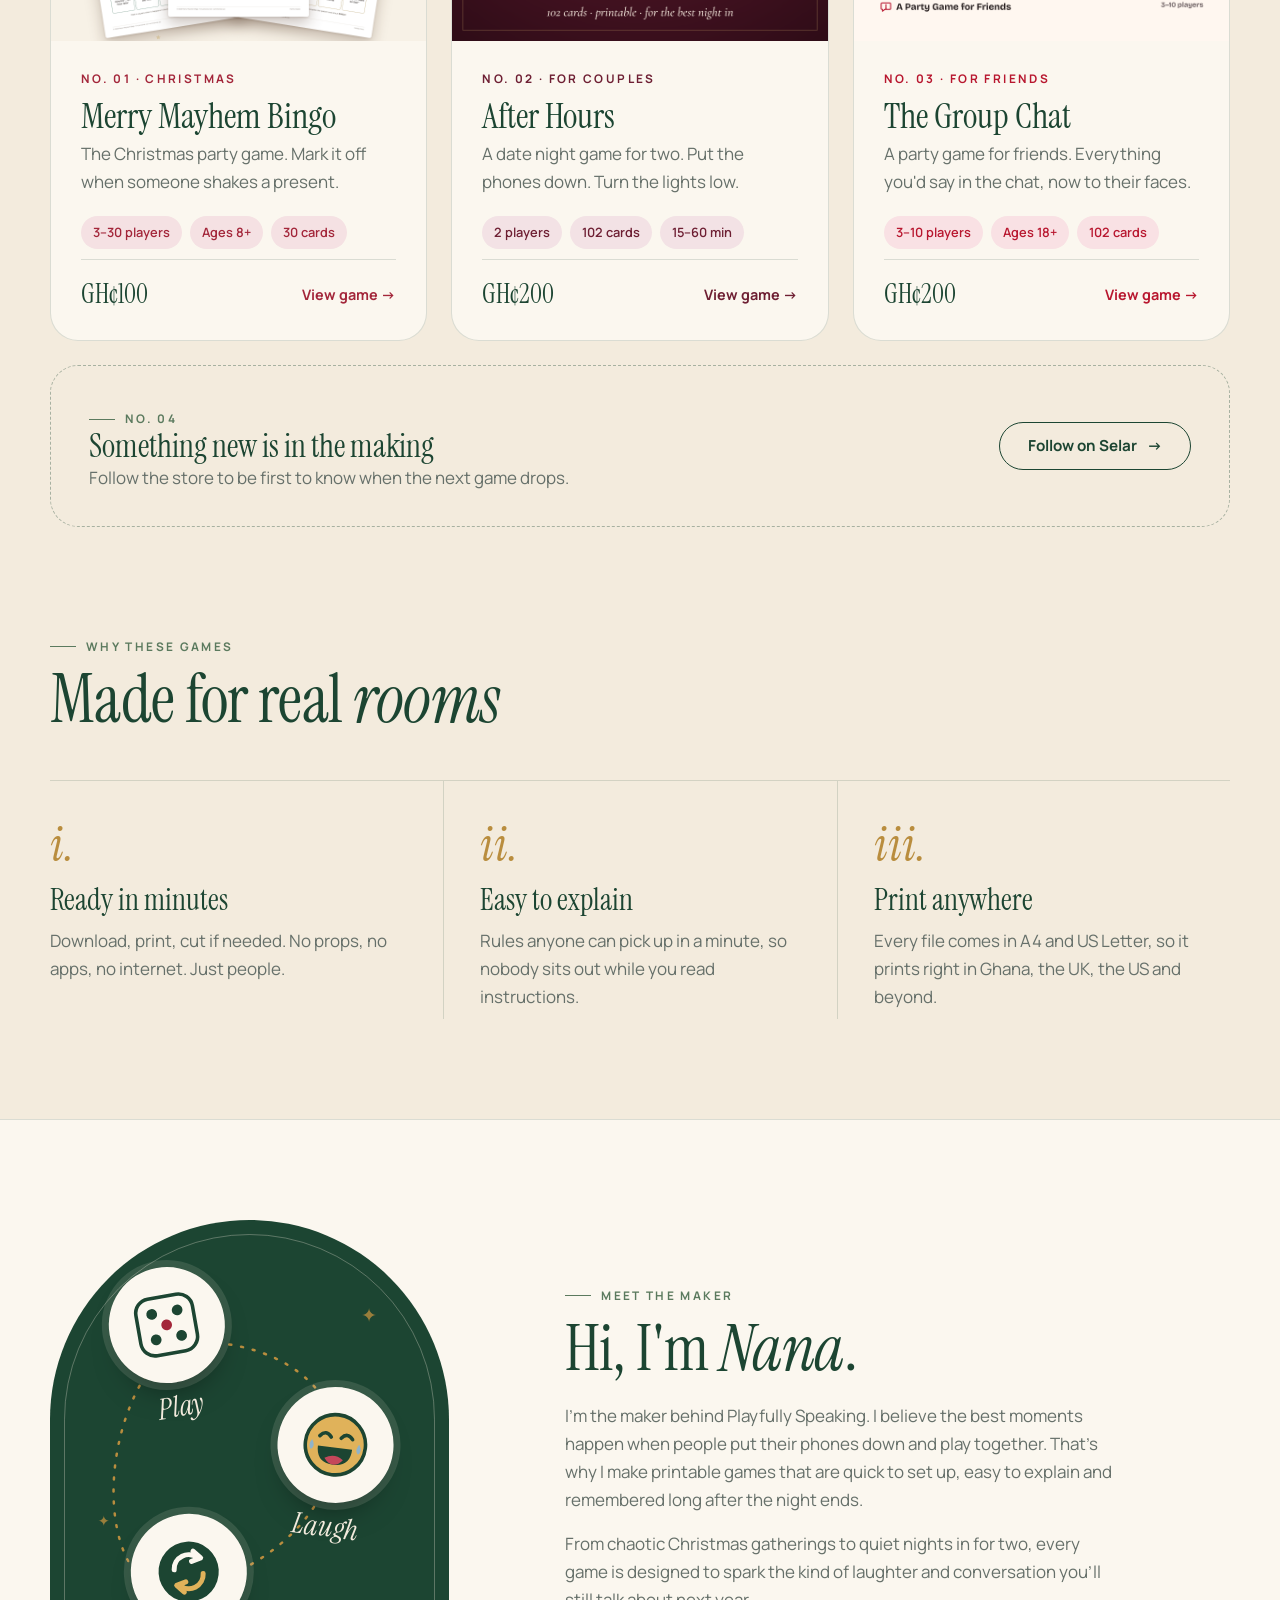
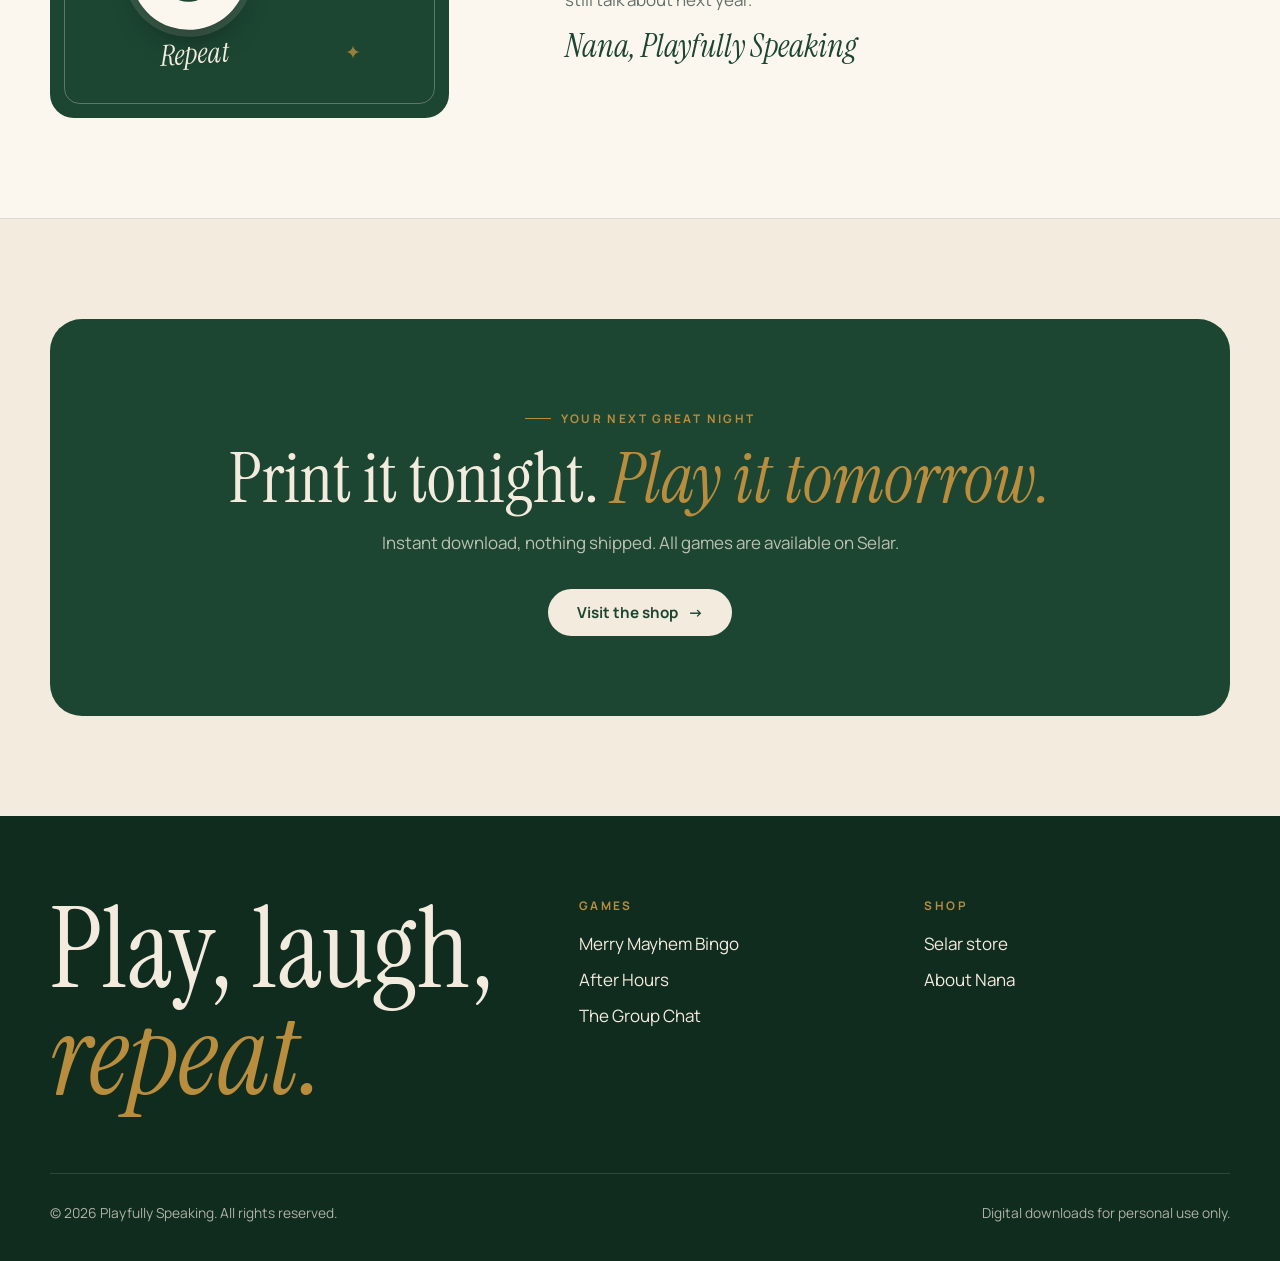
==== commit 8f61f0ad: "Add The Group Chat game page, favicon, and remove all site motion - New page for The Group Chat, add" ====
--- a/index.html
+++ b/index.html
@@ -4,11 +4,15 @@
   <meta charset="utf-8">
   <meta name="viewport" content="width=device-width, initial-scale=1">
   <title>Playfully Speaking · Play, Laugh, Repeat</title>
-  <meta name="description" content="Printable games by Playfully Speaking: Merry Mayhem Bingo for Christmas and After Hours, a date night game for two.">
+  <meta name="description" content="Printable games by Playfully Speaking: Merry Mayhem Bingo for Christmas, After Hours for couples and The Group Chat for friends.">
   <link rel="preconnect" href="https://fonts.googleapis.com">
   <link rel="preconnect" href="https://fonts.gstatic.com" crossorigin>
   <link href="https://fonts.googleapis.com/css2?family=Instrument+Serif:ital@0;1&family=Manrope:wght@400;500;600;700&display=swap" rel="stylesheet">
   <link rel="stylesheet" href="assets/styles.css">
+  <link rel="icon" href="favicon.svg" type="image/svg+xml">
+  <link rel="icon" href="favicon-32.png" type="image/png" sizes="32x32">
+  <link rel="apple-touch-icon" href="apple-touch-icon.png">
+  <meta name="theme-color" content="#1c4532">
 </head>
 <body>
 
@@ -18,8 +22,6 @@
       <button class="menu-toggle" aria-label="Open menu" aria-expanded="false"><span></span><span></span></button>
       <ul class="menu">
         <li><a href="index.html#games">Games</a></li>
-        <li><a href="games/merry-mayhem-bingo.html">Merry Mayhem Bingo</a></li>
-        <li><a href="games/after-hours.html">After Hours</a></li>
         <li><a href="index.html#about">About</a></li>
         <li><a class="btn btn-primary btn-sm" href="https://selar.co/m/nana-ama-dadson1" target="_blank" rel="noopener">Shop on Selar</a></li>
       </ul>
@@ -55,14 +57,14 @@
               <path d="M42 78 l-10 -10 l13 -4" fill="none" stroke="#e0b25a" stroke-width="7" stroke-linecap="round" stroke-linejoin="round"/>
             </svg></span>
           </h1>
-          <p class="lead">Print-at-home games that get people off their phones and laughing together, whether it's the whole family at Christmas or just the two of you on a Friday night.</p>
+          <p class="lead">Print-at-home games that get people off their phones and laughing together, whether it's the whole family at Christmas, your favourite group of friends, or just the two of you on a Friday night.</p>
           <div class="hero-actions">
             <a class="btn btn-primary" href="#games">Browse the games <span class="arrow">→</span></a>
             <a class="btn btn-line" href="#about">Meet Nana</a>
           </div>
           <div class="hero-stats">
-            <div><strong>2</strong>games &amp; counting</div>
-            <div><strong>150+</strong>printable cards</div>
+            <div><strong>3</strong>games &amp; counting</div>
+            <div><strong>250+</strong>printable cards</div>
             <div><strong>0</strong>apps or setup needed</div>
           </div>
         </div>
@@ -108,9 +110,20 @@
             </div>
           </a>
 
+          <a class="game-card theme-groupchat reveal" href="games/the-group-chat.html">
+            <div class="media"><img src="images/groupchat-1.png" alt="The Group Chat cover styled as a chat conversation"></div>
+            <div class="body">
+              <span class="no">No. 03 · For friends</span>
+              <h3>The Group Chat</h3>
+              <p class="sub">A party game for friends. Everything you'd say in the chat, now to their faces.</p>
+              <div class="chips"><span>3–10 players</span><span>Ages 18+</span><span>102 cards</span></div>
+              <div class="foot"><span class="price">GH¢200</span><span class="go">View game →</span></div>
+            </div>
+          </a>
+
           <div class="next-game reveal">
             <div>
-              <span class="kicker">No. 03</span>
+              <span class="kicker">No. 04</span>
               <h3>Something new is in the making</h3>
               <p>Follow the store to be first to know when the next game drops.</p>
             </div>
@@ -205,6 +218,7 @@
           <ul>
             <li><a href="games/merry-mayhem-bingo.html">Merry Mayhem Bingo</a></li>
             <li><a href="games/after-hours.html">After Hours</a></li>
+            <li><a href="games/the-group-chat.html">The Group Chat</a></li>
           </ul>
         </div>
         <div>
--- a/assets/styles.css
+++ b/assets/styles.css
@@ -18,9 +18,9 @@
 }
 .theme-bingo { --accent: #a3263a; --accent-soft: #f5e1e3; }
 .theme-afterhours { --accent: #6e1f33; --accent-soft: #f3e2e5; }
+.theme-groupchat { --accent: #b8172f; --accent-soft: #f9e1e4; }
 
 * { box-sizing: border-box; margin: 0; padding: 0; }
-html { scroll-behavior: smooth; }
 body {
   background: var(--paper);
   color: var(--ink);
@@ -30,7 +30,8 @@
   -webkit-font-smoothing: antialiased;
   overflow-x: hidden;
 }
-img { max-width: 100%; display: block; }
+img { max-width: 100%; display: block; -webkit-user-drag: none; user-select: none; -webkit-user-select: none; }
+svg { user-select: none; -webkit-user-select: none; }
 a { color: inherit; }
 .wrap { width: min(1180px, 100% - 32px); margin-inline: auto; }
 em { font-style: italic; }
@@ -50,14 +51,11 @@
   display: inline-flex; align-items: center; gap: 10px;
   padding: 15px 28px; border-radius: 999px; border: 1.5px solid transparent;
   font: 700 .95rem/1 var(--body); text-decoration: none; cursor: pointer;
-  transition: transform .2s ease, background .2s ease, color .2s ease;
-}
-.btn .arrow { transition: transform .2s ease; }
-.btn:hover .arrow { transform: translateX(4px); }
+}
 .btn-primary { background: var(--forest); color: var(--cream); }
-.btn-primary:hover { background: var(--forest-ink); transform: translateY(-2px); }
+.btn-primary:hover { background: var(--forest-ink); }
 .btn-accent { background: var(--accent); color: var(--cream); }
-.btn-accent:hover { filter: brightness(.9); transform: translateY(-2px); }
+.btn-accent:hover { filter: brightness(.9); }
 .btn-line { border-color: var(--forest); color: var(--forest); }
 .btn-line:hover { background: var(--forest); color: var(--cream); }
 .btn-sm { padding: 10px 18px; font-size: .86rem; }
@@ -79,12 +77,12 @@
 .menu a { text-decoration: none; font-weight: 600; font-size: .92rem; color: var(--forest); position: relative; }
 .menu a:not(.btn)::after {
   content: ""; position: absolute; left: 0; right: 0; bottom: -4px; height: 1.5px; background: var(--forest);
-  transform: scaleX(0); transform-origin: left; transition: transform .25s ease;
+  transform: scaleX(0); transform-origin: left;
 }
 .menu a:not(.btn):hover::after, .menu a[aria-current="page"]::after { transform: scaleX(1); }
 .menu .btn-primary { color: var(--cream); }
 .menu-toggle { display: none; background: none; border: 0; width: 44px; height: 44px; cursor: pointer; color: var(--forest); }
-.menu-toggle span { display: block; width: 22px; height: 1.5px; background: currentColor; margin: 5px auto; transition: transform .25s ease, opacity .25s ease; }
+.menu-toggle span { display: block; width: 22px; height: 1.5px; background: currentColor; margin: 5px auto; }
 
 /* Sections */
 section { padding: 100px 0; }
@@ -102,11 +100,9 @@
 .hero-stats div { font-size: .85rem; color: var(--muted); }
 .hero-stats strong { display: block; font: 2.2rem/1 var(--display); color: var(--forest); margin-bottom: 4px; }
 .hero-stack { position: relative; aspect-ratio: 1 / 1.05; }
-.hero-stack a { position: absolute; width: 68%; border-radius: 18px; overflow: hidden; box-shadow: 0 30px 60px -30px rgba(15, 44, 31, .55); transition: transform .4s ease; }
+.hero-stack a { position: absolute; width: 68%; border-radius: 18px; overflow: hidden; box-shadow: 0 30px 60px -30px rgba(15, 44, 31, .55); }
 .hero-stack a:first-child { top: 0; left: 0; transform: rotate(-6deg); }
 .hero-stack a:last-child { bottom: 0; right: 0; transform: rotate(5deg); }
-.hero-stack a:first-child:hover { transform: rotate(-3deg) translateY(-8px); z-index: 2; }
-.hero-stack a:last-child:hover { transform: rotate(2deg) translateY(-8px); }
 .hero-stack .sticker {
   position: absolute; z-index: 3; bottom: 6%; left: 8%; transform: rotate(-8deg);
   width: 118px; height: 118px; border-radius: 50%; background: var(--gold); color: var(--forest-ink);
@@ -116,18 +112,17 @@
 .hero-stack .sticker b { display: block; font: 2.2rem/1 var(--display); letter-spacing: 0; text-transform: none; }
 
 /* Game cards (collection) */
-.collection { display: grid; grid-template-columns: repeat(2, 1fr); gap: 28px; }
+.collection { display: grid; grid-template-columns: repeat(3, 1fr); gap: 24px; }
 .game-card {
   display: flex; flex-direction: column; background: var(--cream); border: 1px solid var(--line);
-  border-radius: 28px; overflow: hidden; text-decoration: none; transition: transform .35s ease, box-shadow .35s ease;
-}
-.game-card:hover { transform: translateY(-6px); box-shadow: 0 40px 70px -40px rgba(15, 44, 31, .5); }
+  border-radius: 28px; overflow: hidden; text-decoration: none;
+}
+.game-card:hover { box-shadow: 0 40px 70px -40px rgba(15, 44, 31, .5); }
 .game-card .media { aspect-ratio: 1 / 1; overflow: hidden; background: var(--paper-2); }
-.game-card .media img { width: 100%; height: 100%; object-fit: cover; transition: transform .6s ease; }
-.game-card:hover .media img { transform: scale(1.04); }
+.game-card .media img { width: 100%; height: 100%; object-fit: cover; }
 .game-card .body { padding: 28px 30px 32px; display: flex; flex-direction: column; gap: 6px; flex: 1; }
 .game-card .no { font-size: .74rem; font-weight: 700; letter-spacing: .2em; text-transform: uppercase; color: var(--accent); }
-.game-card h3 { font: 2.5rem/1 var(--display); color: var(--forest); margin-top: 4px; }
+.game-card h3 { font: 2.2rem/1 var(--display); color: var(--forest); margin-top: 4px; }
 .game-card .sub { color: var(--muted); }
 .game-card .foot { display: flex; justify-content: space-between; align-items: center; margin-top: auto; padding-top: 22px; border-top: 1px solid var(--line); }
 .game-card .price { font: 1.6rem/1 var(--display); color: var(--forest); }
@@ -153,6 +148,7 @@
 .about { background: var(--cream); border-block: 1px solid var(--line); }
 .about-grid { display: grid; grid-template-columns: .8fr 1.2fr; gap: 72px; align-items: center; }
 .portrait {
+  width: 90%;
   aspect-ratio: 4 / 5; border-radius: 200px 200px 24px 24px; background: var(--forest);
   display: grid; place-items: center; position: relative; overflow: hidden;
 }
@@ -168,7 +164,7 @@
 .cta-band p { color: rgba(243, 235, 221, .75); max-width: 520px; margin: 0 auto 32px; }
 .cta-band .btn-primary { background: var(--paper); color: var(--forest); }
 .cta-band .btn-primary:hover { background: var(--cream); }
-.theme-bingo .cta-band, .theme-afterhours .cta-band { background: var(--accent); }
+.theme-bingo .cta-band, .theme-afterhours .cta-band, .theme-groupchat .cta-band { background: var(--accent); }
 
 /* Footer */
 .site-footer { background: var(--forest-ink); color: rgba(243, 235, 221, .7); padding: 80px 0 36px; margin-top: 100px; }
@@ -189,11 +185,11 @@
 .product-grid { display: grid; grid-template-columns: 1.05fr .95fr; gap: 64px; align-items: start; }
 .gallery { position: sticky; top: 100px; }
 .gallery .main { border-radius: 24px; overflow: hidden; background: var(--paper-2); aspect-ratio: 1 / 1; border: 1px solid var(--line); }
-.gallery .main img { width: 100%; height: 100%; object-fit: contain; transition: opacity .25s ease; }
+.gallery .main img { width: 100%; height: 100%; object-fit: contain; }
 .thumbs { display: flex; gap: 12px; margin-top: 14px; }
 .thumbs button {
   width: 84px; aspect-ratio: 1 / 1; border-radius: 14px; overflow: hidden; border: 2px solid transparent;
-  padding: 0; cursor: pointer; background: var(--paper-2); opacity: .65; transition: opacity .2s ease, border-color .2s ease;
+  padding: 0; cursor: pointer; background: var(--paper-2); opacity: .65;
 }
 .thumbs button img { width: 100%; height: 100%; object-fit: cover; }
 .thumbs button[aria-pressed="true"], .thumbs button:hover { opacity: 1; border-color: var(--accent); }
@@ -214,11 +210,12 @@
 
 .inside { background: var(--forest); color: var(--paper); }
 .theme-afterhours .inside { background: linear-gradient(165deg, #6e1f33, #3a111e); }
+.theme-groupchat .inside { background: linear-gradient(165deg, #b8172f, #7a0e1f); }
 .inside .kicker { color: var(--gold); }
 .inside .section-head h2 { color: var(--paper); }
 .inside .section-head p { color: rgba(243, 235, 221, .7); }
 .tiles { display: grid; grid-template-columns: repeat(3, 1fr); gap: 18px; }
-.tile { border: 1px solid rgba(243, 235, 221, .16); background: rgba(243, 235, 221, .05); border-radius: 20px; padding: 28px; transition: background .25s ease; }
+.tile { border: 1px solid rgba(243, 235, 221, .16); background: rgba(243, 235, 221, .05); border-radius: 20px; padding: 28px; }
 .tile:hover { background: rgba(243, 235, 221, .1); }
 .tile .n { font: italic 2.6rem/1 var(--display); color: var(--gold); }
 .tile h4 { font: 1.7rem/1.1 var(--display); margin: 12px 0 8px; color: var(--paper); }
@@ -245,12 +242,11 @@
 details:first-child { border-top: 1px solid var(--line); }
 summary { list-style: none; cursor: pointer; padding: 22px 0; font-weight: 600; color: var(--forest); display: flex; justify-content: space-between; gap: 16px; }
 summary::-webkit-details-marker { display: none; }
-summary::after { content: "+"; font: 1.6rem/1 var(--display); color: var(--accent); transition: transform .25s ease; }
+summary::after { content: "+"; font: 1.6rem/1 var(--display); color: var(--accent); }
 details[open] summary::after { transform: rotate(45deg); }
 details p { padding: 0 0 22px; color: var(--muted); max-width: 620px; }
 
-.more { display: grid; grid-template-columns: 220px 1fr auto; gap: 32px; align-items: center; background: var(--cream); border: 1px solid var(--line); border-radius: 28px; padding: 22px; text-decoration: none; transition: transform .3s ease; }
-.more:hover { transform: translateY(-4px); }
+.more { display: grid; grid-template-columns: 220px 1fr auto; gap: 32px; align-items: center; background: var(--cream); border: 1px solid var(--line); border-radius: 28px; padding: 22px; text-decoration: none; }
 .more img { border-radius: 18px; aspect-ratio: 1 / 1; object-fit: cover; }
 .more h3 { font: 2.4rem/1 var(--display); color: var(--forest); margin: 8px 0; }
 .more p { color: var(--muted); }
@@ -259,19 +255,11 @@
   position: fixed; left: 12px; right: 12px; bottom: 12px; z-index: 40; display: none;
   background: var(--forest-ink); color: var(--paper); border-radius: 18px; padding: 12px 12px 12px 20px;
   align-items: center; justify-content: space-between; gap: 12px; box-shadow: 0 20px 40px -16px rgba(0, 0, 0, .5);
-  transform: translateY(140%); transition: transform .35s ease;
-}
-.sticky-buy.show { transform: none; }
+  visibility: hidden;
+}
+.sticky-buy.show { visibility: visible; }
 .sticky-buy strong { display: block; font: 1.25rem/1.1 var(--display); }
 .sticky-buy span { font-size: .8rem; opacity: .75; }
-
-/* Reveal */
-.reveal { opacity: 0; transform: translateY(26px); transition: opacity .8s ease, transform .8s ease; }
-.reveal.in { opacity: 1; transform: none; }
-@media (prefers-reduced-motion: reduce) {
-  .reveal { opacity: 1; transform: none; transition: none; }
-  html { scroll-behavior: auto; }
-}
 
 /* Responsive */
 @media (max-width: 980px) {
@@ -284,7 +272,7 @@
   .pillar, .pillar + .pillar { padding: 32px 0; border-left: 0; border-bottom: 1px solid var(--line); }
   .foot-grid { grid-template-columns: 1fr 1fr; }
   .foot-grid > :first-child { grid-column: 1 / -1; }
-  .portrait { max-width: 380px; }
+  .portrait { max-width: 360px; }
   .more { grid-template-columns: 140px 1fr; }
   .more .btn { grid-column: 1 / -1; justify-self: start; }
 }
@@ -322,16 +310,10 @@
 .sticker-ico {
   width: .68em; height: .68em; flex: none;
   filter: drop-shadow(0 10px 14px rgba(15, 44, 31, .22));
-  transition: transform .35s ease;
-}
-.ico-play { transform: rotate(-12deg); animation: tumble 5s ease-in-out infinite; }
-.ico-laugh { transform: rotate(8deg); animation: giggle 2.6s ease-in-out infinite; }
-.ico-repeat { animation: loop 7s ease-in-out infinite; }
-.motto-title .w:hover .sticker-ico { transform: scale(1.15) rotate(0); }
-@keyframes tumble { 0%, 80%, 100% { transform: rotate(-12deg); } 90% { transform: rotate(78deg) translateY(-6px); } }
-@keyframes giggle { 0%, 100% { transform: rotate(8deg); } 25% { transform: rotate(-2deg) translateY(-3px); } 50% { transform: rotate(10deg); } 75% { transform: rotate(0deg) translateY(-2px); } }
-@keyframes loop { 0%, 70% { transform: rotate(0); } 100% { transform: rotate(360deg); } }
-@media (prefers-reduced-motion: reduce) { .sticker-ico { animation: none !important; } }
+}
+.ico-play { transform: rotate(-12deg); }
+.ico-laugh { transform: rotate(8deg); }
+.ico-repeat { }
 @media (max-width: 560px) {
   .motto-title .w:nth-child(2) { padding-left: .3em; }
   .motto-title .w:nth-child(3) { padding-left: .6em; }
@@ -343,10 +325,26 @@
 .pl-badge {
   aspect-ratio: 1; border-radius: 50%; background: var(--cream); display: grid; place-items: center;
   box-shadow: 0 0 0 7px rgba(243, 235, 221, .12), 0 18px 30px -14px rgba(0, 0, 0, .5);
-  transition: transform .35s ease;
-}
-.pl-item:hover .pl-badge { transform: scale(1.08) rotate(calc(var(--r, 0deg) * -1)); }
+}
 .pl-ico { width: 62%; height: 62%; }
 .pl-item span { display: block; margin-top: 10px; font: italic clamp(1.3rem, 2.4vw, 1.8rem)/1 var(--display); color: var(--paper); }
 .pl-spark { position: absolute; color: var(--gold); font-size: 1.2rem; opacity: .8; }
 .logo .name em { color: var(--moss); }
+
+@media (max-width: 760px) {
+  .portrait { width: 78%; max-width: 290px; margin-inline: auto; }
+  .pl-item span { font-size: 1.15rem; margin-top: 6px; }
+}
+
+/* Three-game collection and four-mode games */
+.steps-4 { grid-template-columns: repeat(4, 1fr); }
+@media (max-width: 980px) {
+  .collection { grid-template-columns: repeat(2, 1fr); }
+  .steps-4 { grid-template-columns: 1fr 1fr; }
+}
+@media (max-width: 760px) {
+  .collection, .steps-4 { grid-template-columns: 1fr; }
+}
+
+/* The site is intentionally still: no animations or transitions anywhere */
+*, *::before, *::after { animation: none !important; transition: none !important; }
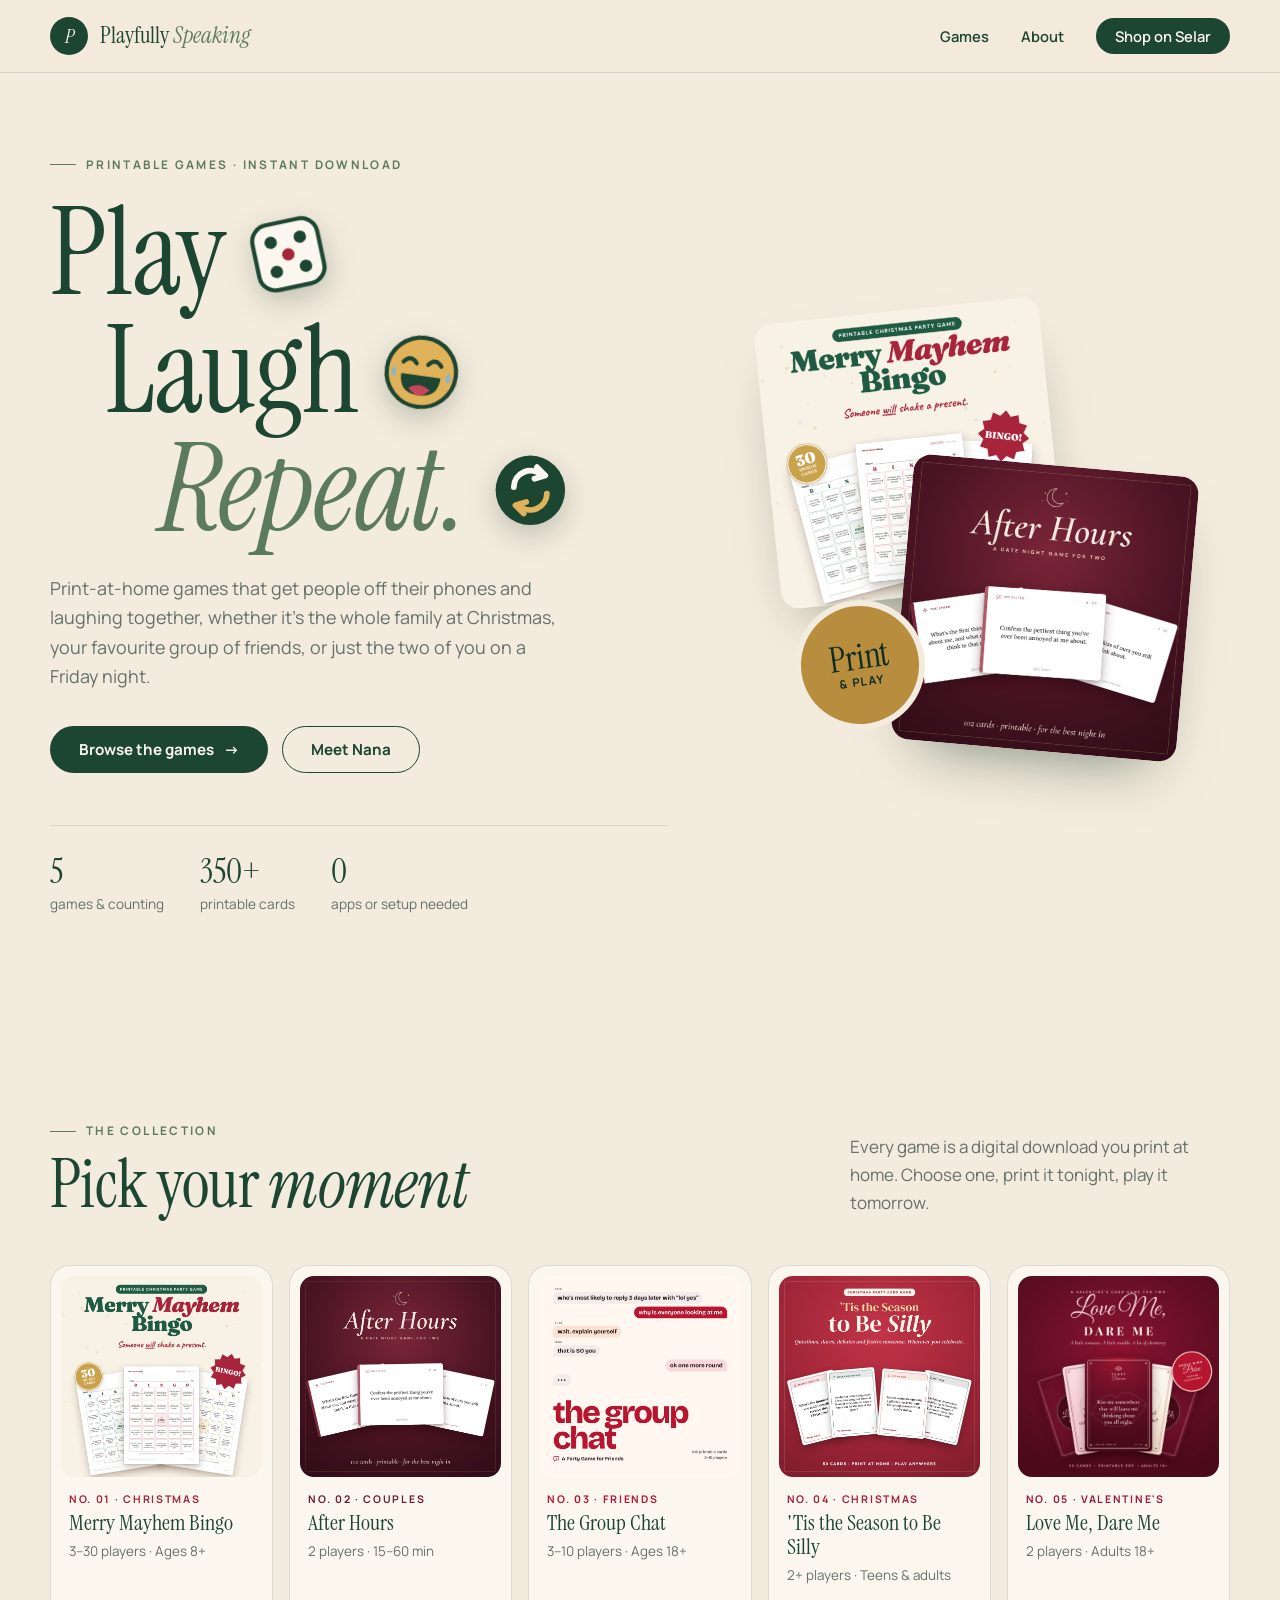
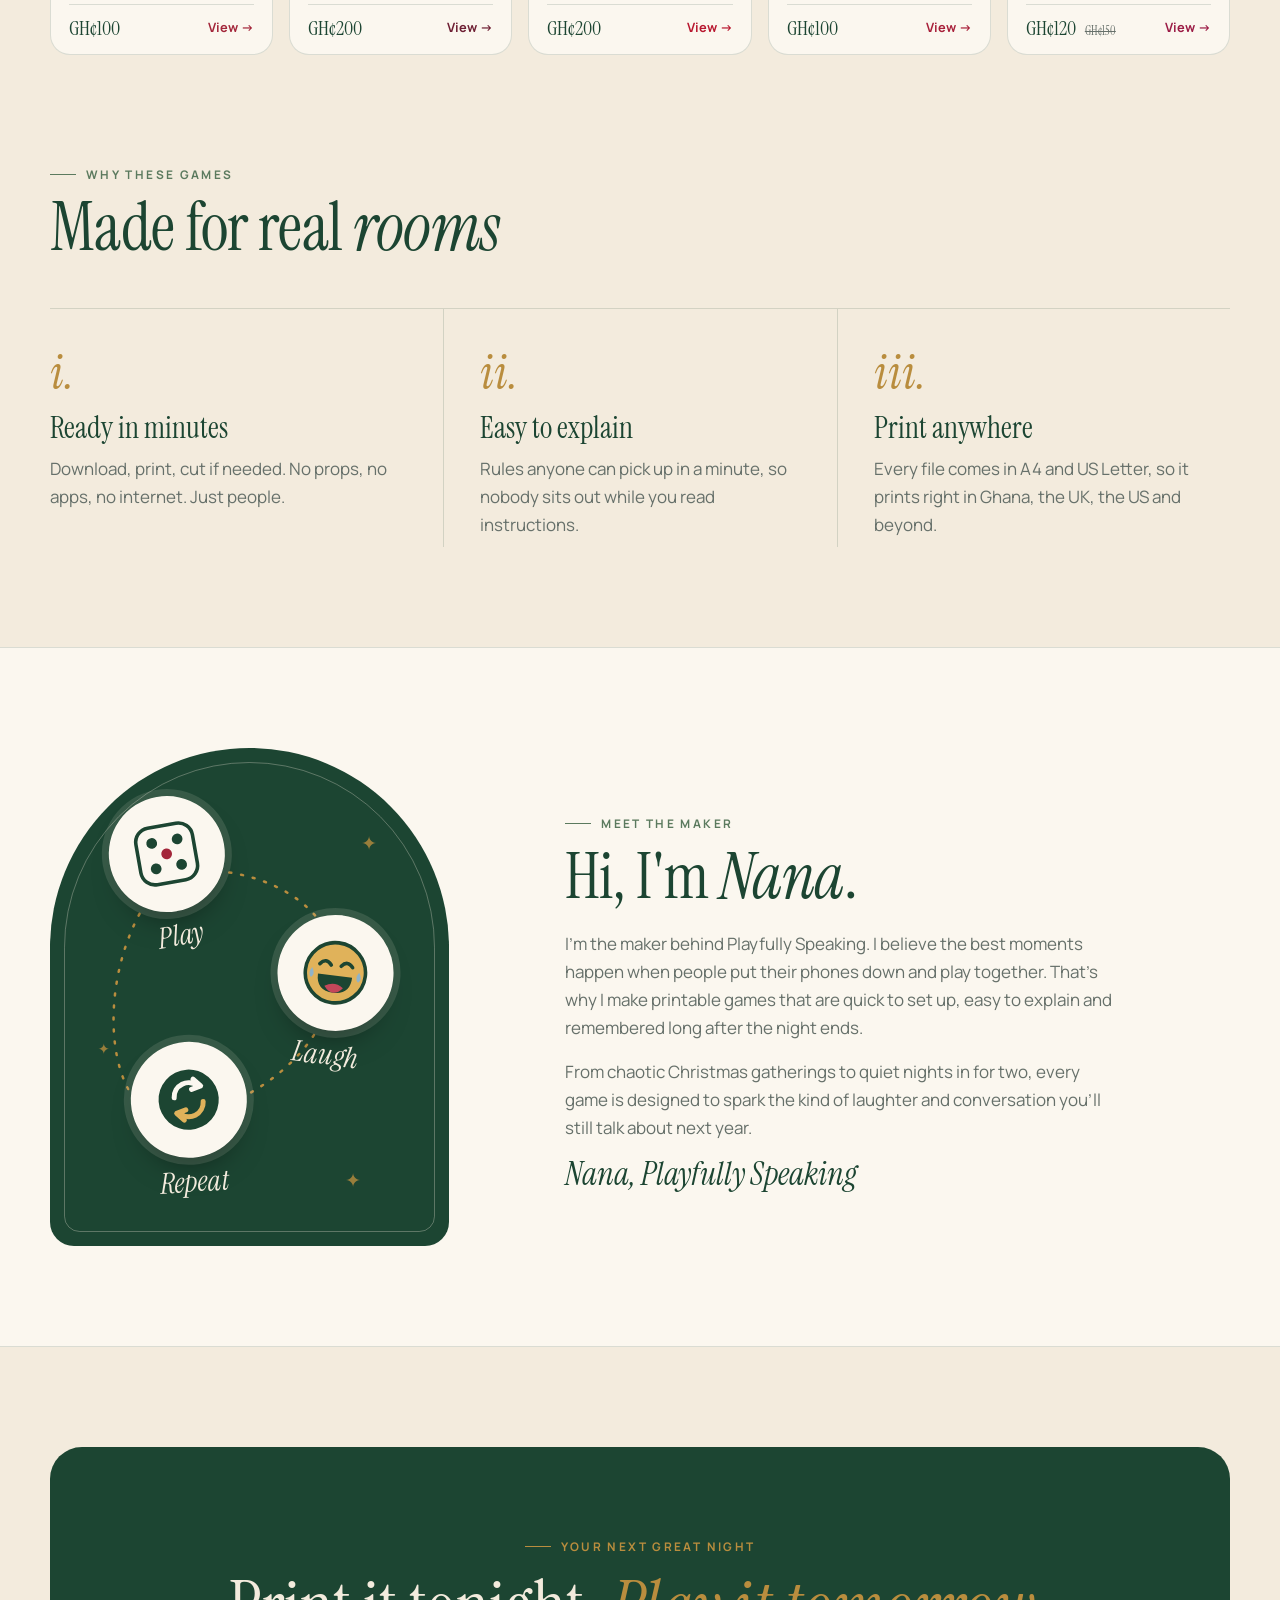
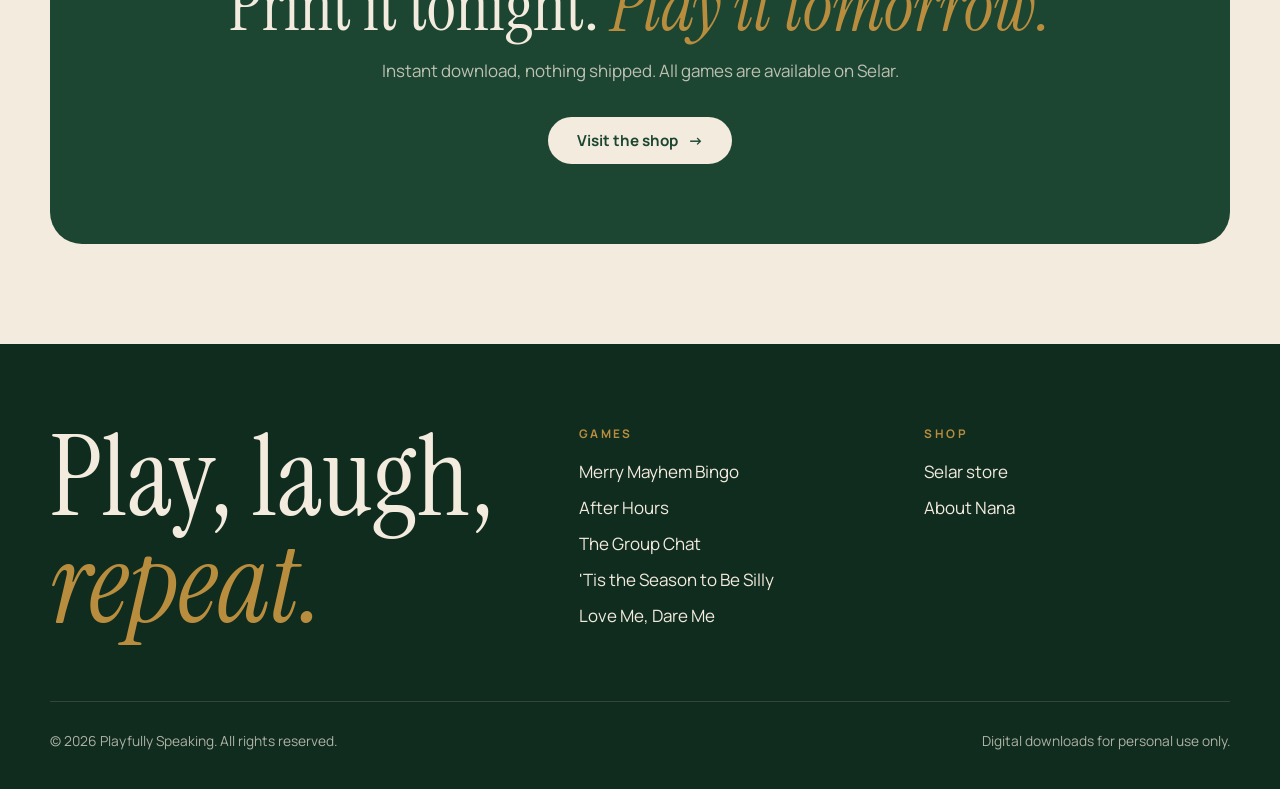
==== commit aaca2ffe: "Add 'Tis the Season to Be Silly and Love Me, Dare Me game pages Show all five games in a compact car" ====
--- a/index.html
+++ b/index.html
@@ -4,7 +4,7 @@
   <meta charset="utf-8">
   <meta name="viewport" content="width=device-width, initial-scale=1">
   <title>Playfully Speaking · Play, Laugh, Repeat</title>
-  <meta name="description" content="Printable games by Playfully Speaking: Merry Mayhem Bingo for Christmas, After Hours for couples and The Group Chat for friends.">
+  <meta name="description" content="Printable games by Playfully Speaking: Merry Mayhem Bingo and 'Tis the Season to Be Silly for Christmas, After Hours and Love Me, Dare Me for couples, and The Group Chat for friends.">
   <link rel="preconnect" href="https://fonts.googleapis.com">
   <link rel="preconnect" href="https://fonts.gstatic.com" crossorigin>
   <link href="https://fonts.googleapis.com/css2?family=Instrument+Serif:ital@0;1&family=Manrope:wght@400;500;600;700&display=swap" rel="stylesheet">
@@ -63,8 +63,8 @@
             <a class="btn btn-line" href="#about">Meet Nana</a>
           </div>
           <div class="hero-stats">
-            <div><strong>3</strong>games &amp; counting</div>
-            <div><strong>250+</strong>printable cards</div>
+            <div><strong>5</strong>games &amp; counting</div>
+            <div><strong>350+</strong>printable cards</div>
             <div><strong>0</strong>apps or setup needed</div>
           </div>
         </div>
@@ -88,47 +88,52 @@
         </div>
 
         <div class="collection">
-          <a class="game-card theme-bingo reveal" href="games/merry-mayhem-bingo.html">
+          <a class="game-card theme-bingo" href="games/merry-mayhem-bingo.html">
             <div class="media"><img src="images/bingo-1.png" alt="Merry Mayhem Bingo cards laid out"></div>
             <div class="body">
               <span class="no">No. 01 · Christmas</span>
               <h3>Merry Mayhem Bingo</h3>
-              <p class="sub">The Christmas party game. Mark it off when someone shakes a present.</p>
-              <div class="chips"><span>3–30 players</span><span>Ages 8+</span><span>30 cards</span></div>
-              <div class="foot"><span class="price">GH¢100</span><span class="go">View game →</span></div>
-            </div>
-          </a>
-
-          <a class="game-card theme-afterhours reveal" href="games/after-hours.html">
+              <p class="meta">3–30 players · Ages 8+</p>
+              <div class="foot"><span class="price">GH¢100</span><span class="go">View →</span></div>
+            </div>
+          </a>
+          <a class="game-card theme-afterhours" href="games/after-hours.html">
             <div class="media"><img src="images/afterhours-1.png" alt="After Hours date night cards"></div>
             <div class="body">
-              <span class="no">No. 02 · For couples</span>
+              <span class="no">No. 02 · Couples</span>
               <h3>After Hours</h3>
-              <p class="sub">A date night game for two. Put the phones down. Turn the lights low.</p>
-              <div class="chips"><span>2 players</span><span>102 cards</span><span>15–60 min</span></div>
-              <div class="foot"><span class="price">GH¢200</span><span class="go">View game →</span></div>
-            </div>
-          </a>
-
-          <a class="game-card theme-groupchat reveal" href="games/the-group-chat.html">
+              <p class="meta">2 players · 15–60 min</p>
+              <div class="foot"><span class="price">GH¢200</span><span class="go">View →</span></div>
+            </div>
+          </a>
+          <a class="game-card theme-groupchat" href="games/the-group-chat.html">
             <div class="media"><img src="images/groupchat-1.png" alt="The Group Chat cover styled as a chat conversation"></div>
             <div class="body">
-              <span class="no">No. 03 · For friends</span>
+              <span class="no">No. 03 · Friends</span>
               <h3>The Group Chat</h3>
-              <p class="sub">A party game for friends. Everything you'd say in the chat, now to their faces.</p>
-              <div class="chips"><span>3–10 players</span><span>Ages 18+</span><span>102 cards</span></div>
-              <div class="foot"><span class="price">GH¢200</span><span class="go">View game →</span></div>
-            </div>
-          </a>
-
-          <div class="next-game reveal">
-            <div>
-              <span class="kicker">No. 04</span>
-              <h3>Something new is in the making</h3>
-              <p>Follow the store to be first to know when the next game drops.</p>
-            </div>
-            <a class="btn btn-line" href="https://selar.co/m/nana-ama-dadson1" target="_blank" rel="noopener">Follow on Selar <span class="arrow">→</span></a>
-          </div>
+              <p class="meta">3–10 players · Ages 18+</p>
+              <div class="foot"><span class="price">GH¢200</span><span class="go">View →</span></div>
+            </div>
+          </a>
+          <a class="game-card theme-silly" href="games/tis-the-season-to-be-silly.html">
+            <div class="media"><img src="images/silly-1.png" alt="'Tis the Season to Be Silly cover with sample cards"></div>
+            <div class="body">
+              <span class="no">No. 04 · Christmas</span>
+              <h3>'Tis the Season to Be Silly</h3>
+              <p class="meta">2+ players · Teens &amp; adults</p>
+              <div class="foot"><span class="price">GH¢100</span><span class="go">View →</span></div>
+            </div>
+          </a>
+
+          <a class="game-card theme-lovemedareme" href="games/love-me-dare-me.html">
+            <div class="media"><img src="images/lovemedareme-1.png" alt="Love Me, Dare Me cover with a fan of cards"></div>
+            <div class="body">
+              <span class="no">No. 05 · Valentine's</span>
+              <h3>Love Me, Dare Me</h3>
+              <p class="meta">2 players · Adults 18+</p>
+              <div class="foot"><span class="price">GH¢120 <s class="was">GH¢150</s></span><span class="go">View →</span></div>
+            </div>
+          </a>
         </div>
       </div>
     </section>
@@ -219,6 +224,8 @@
             <li><a href="games/merry-mayhem-bingo.html">Merry Mayhem Bingo</a></li>
             <li><a href="games/after-hours.html">After Hours</a></li>
             <li><a href="games/the-group-chat.html">The Group Chat</a></li>
+            <li><a href="games/tis-the-season-to-be-silly.html">'Tis the Season to Be Silly</a></li>
+            <li><a href="games/love-me-dare-me.html">Love Me, Dare Me</a></li>
           </ul>
         </div>
         <div>
--- a/assets/styles.css
+++ b/assets/styles.css
@@ -19,6 +19,8 @@
 .theme-bingo { --accent: #a3263a; --accent-soft: #f5e1e3; }
 .theme-afterhours { --accent: #6e1f33; --accent-soft: #f3e2e5; }
 .theme-groupchat { --accent: #b8172f; --accent-soft: #f9e1e4; }
+.theme-silly { --accent: #a8203a; --accent-soft: #f7e0e4; }
+.theme-lovemedareme { --accent: #9b1b45; --accent-soft: #f8e1e9; }
 
 * { box-sizing: border-box; margin: 0; padding: 0; }
 body {
@@ -28,7 +30,7 @@
   font-size: 17px;
   line-height: 1.65;
   -webkit-font-smoothing: antialiased;
-  overflow-x: hidden;
+  overflow-x: clip;
 }
 img { max-width: 100%; display: block; -webkit-user-drag: none; user-select: none; -webkit-user-select: none; }
 svg { user-select: none; -webkit-user-select: none; }
@@ -99,7 +101,7 @@
 .hero-stats { display: flex; gap: 36px; margin-top: 52px; padding-top: 28px; border-top: 1px solid var(--line); flex-wrap: wrap; }
 .hero-stats div { font-size: .85rem; color: var(--muted); }
 .hero-stats strong { display: block; font: 2.2rem/1 var(--display); color: var(--forest); margin-bottom: 4px; }
-.hero-stack { position: relative; aspect-ratio: 1 / 1.05; }
+.hero-stack { position: relative; aspect-ratio: 1 / 1.05; width: 100%; max-width: 420px; justify-self: center; }
 .hero-stack a { position: absolute; width: 68%; border-radius: 18px; overflow: hidden; box-shadow: 0 30px 60px -30px rgba(15, 44, 31, .55); }
 .hero-stack a:first-child { top: 0; left: 0; transform: rotate(-6deg); }
 .hero-stack a:last-child { bottom: 0; right: 0; transform: rotate(5deg); }
@@ -112,29 +114,27 @@
 .hero-stack .sticker b { display: block; font: 2.2rem/1 var(--display); letter-spacing: 0; text-transform: none; }
 
 /* Game cards (collection) */
-.collection { display: grid; grid-template-columns: repeat(3, 1fr); gap: 24px; }
+.collection { display: grid; grid-template-columns: repeat(5, 1fr); gap: 16px; }
 .game-card {
   display: flex; flex-direction: column; background: var(--cream); border: 1px solid var(--line);
-  border-radius: 28px; overflow: hidden; text-decoration: none;
-}
-.game-card:hover { box-shadow: 0 40px 70px -40px rgba(15, 44, 31, .5); }
-.game-card .media { aspect-ratio: 1 / 1; overflow: hidden; background: var(--paper-2); }
+  border-radius: 20px; padding: 10px; text-decoration: none;
+}
+.game-card:hover { border-color: var(--accent); }
+.game-card .media { aspect-ratio: 1 / 1; border-radius: 14px; overflow: hidden; background: var(--paper-2); }
 .game-card .media img { width: 100%; height: 100%; object-fit: cover; }
-.game-card .body { padding: 28px 30px 32px; display: flex; flex-direction: column; gap: 6px; flex: 1; }
-.game-card .no { font-size: .74rem; font-weight: 700; letter-spacing: .2em; text-transform: uppercase; color: var(--accent); }
-.game-card h3 { font: 2.2rem/1 var(--display); color: var(--forest); margin-top: 4px; }
-.game-card .sub { color: var(--muted); }
-.game-card .foot { display: flex; justify-content: space-between; align-items: center; margin-top: auto; padding-top: 22px; border-top: 1px solid var(--line); }
-.game-card .price { font: 1.6rem/1 var(--display); color: var(--forest); }
-.game-card .go { font-weight: 700; font-size: .9rem; color: var(--accent); }
-.chips { display: flex; flex-wrap: wrap; gap: 8px; margin: 14px 0 4px; }
-.chips span { font-size: .8rem; font-weight: 600; padding: 6px 12px; border-radius: 999px; background: var(--accent-soft); color: var(--accent); }
-.next-game {
-  grid-column: 1 / -1; display: flex; align-items: center; justify-content: space-between; gap: 24px; flex-wrap: wrap;
-  border: 1.5px dashed rgba(28, 69, 50, .35); border-radius: 28px; padding: 34px 38px;
-}
-.next-game h3 { font: 2rem/1.1 var(--display); color: var(--forest); }
-.next-game p { color: var(--muted); }
+.game-card .body { padding: 14px 8px 6px; display: flex; flex-direction: column; gap: 4px; flex: 1; }
+.game-card .meta { margin-bottom: 14px; }
+.game-card .no { font-size: .66rem; font-weight: 700; letter-spacing: .16em; text-transform: uppercase; color: var(--accent); }
+.game-card h3 { font: 1.35rem/1.1 var(--display); color: var(--forest); }
+.game-card .meta { font-size: .84rem; color: var(--muted); }
+.game-card .foot { display: flex; justify-content: space-between; align-items: center; margin-top: auto; padding-top: 12px; border-top: 1px solid var(--line); }
+.game-card .price { font: 1.25rem/1 var(--display); color: var(--forest); }
+.game-card .go { font-weight: 700; font-size: .8rem; color: var(--accent); }
+.game-card--next { background: transparent; border-style: dashed; border-color: rgba(28, 69, 50, .3); }
+.game-card--next .media { display: grid; place-items: center; background: transparent; border: 1.5px dashed rgba(28, 69, 50, .25); }
+.game-card--next .media span { font: italic 2rem/1.05 var(--display); color: var(--moss); text-align: center; }
+.game-card--next .no, .game-card--next .go { color: var(--moss); }
+.game-card--next .price { font-style: italic; color: var(--moss); }
 
 /* Pillars */
 .pillars { display: grid; grid-template-columns: repeat(3, 1fr); gap: 0; border-top: 1px solid var(--line); }
@@ -164,7 +164,7 @@
 .cta-band p { color: rgba(243, 235, 221, .75); max-width: 520px; margin: 0 auto 32px; }
 .cta-band .btn-primary { background: var(--paper); color: var(--forest); }
 .cta-band .btn-primary:hover { background: var(--cream); }
-.theme-bingo .cta-band, .theme-afterhours .cta-band, .theme-groupchat .cta-band { background: var(--accent); }
+.theme-bingo .cta-band, .theme-afterhours .cta-band, .theme-groupchat .cta-band, .theme-silly .cta-band, .theme-lovemedareme .cta-band { background: var(--accent); }
 
 /* Footer */
 .site-footer { background: var(--forest-ink); color: rgba(243, 235, 221, .7); padding: 80px 0 36px; margin-top: 100px; }
@@ -211,6 +211,8 @@
 .inside { background: var(--forest); color: var(--paper); }
 .theme-afterhours .inside { background: linear-gradient(165deg, #6e1f33, #3a111e); }
 .theme-groupchat .inside { background: linear-gradient(165deg, #b8172f, #7a0e1f); }
+.theme-silly .inside { background: linear-gradient(165deg, #b3283e, #6f1222); }
+.theme-lovemedareme .inside { background: linear-gradient(165deg, #8c1a3c, #430b1d); }
 .inside .kicker { color: var(--gold); }
 .inside .section-head h2 { color: var(--paper); }
 .inside .section-head p { color: rgba(243, 235, 221, .7); }
@@ -264,7 +266,7 @@
 /* Responsive */
 @media (max-width: 980px) {
   .hero-grid, .about-grid, .product-grid, .faq-grid { grid-template-columns: 1fr; gap: 48px; }
-  .hero-stack { max-width: 520px; width: 100%; margin-inline: auto; }
+  .hero-stack { max-width: 330px; margin-inline: auto; }
   .gallery { position: static; }
   .tiles, .steps { grid-template-columns: 1fr 1fr; }
   .bonus { grid-template-columns: 1fr 1fr; }
@@ -289,13 +291,12 @@
   .menu li:last-child { padding-top: 16px; }
   .menu-toggle[aria-expanded="true"] span:first-child { transform: translateY(3.25px) rotate(45deg); }
   .menu-toggle[aria-expanded="true"] span:last-child { transform: translateY(-3.25px) rotate(-45deg); }
-  .collection, .tiles, .steps, .bonus { grid-template-columns: 1fr; }
+  .tiles, .steps, .bonus { grid-template-columns: 1fr; }
   .hero { padding: 40px 0 72px; }
   .specs { grid-template-columns: 1fr; }
   .sticky-buy { display: flex; }
   .more { grid-template-columns: 1fr; }
   .more img { max-width: 200px; }
-  .next-game { padding: 28px 24px; }
   .site-footer { margin-top: 72px; }
 }
 
@@ -339,12 +340,45 @@
 /* Three-game collection and four-mode games */
 .steps-4 { grid-template-columns: repeat(4, 1fr); }
 @media (max-width: 980px) {
-  .collection { grid-template-columns: repeat(2, 1fr); }
   .steps-4 { grid-template-columns: 1fr 1fr; }
 }
 @media (max-width: 760px) {
-  .collection, .steps-4 { grid-template-columns: 1fr; }
+  .steps-4 { grid-template-columns: 1fr; }
 }
 
 /* The site is intentionally still: no animations or transitions anywhere */
 *, *::before, *::after { animation: none !important; transition: none !important; }
+
+/* Lock the page in place: no sideways scrolling and no elastic bounce at the edges */
+html, body { overscroll-behavior: none; max-width: 100%; }
+html { overflow-x: clip; }
+@supports not (overflow: clip) { html, body { overflow-x: hidden; } }
+
+/* Game cards: 5 across on desktop, compact rows on tablets (2 per row) and phones (1 per row) */
+@media (max-width: 1100px) {
+  .collection { grid-template-columns: repeat(2, 1fr); gap: 12px; }
+  .game-card { flex-direction: row; gap: 4px; }
+  .game-card .media { width: 112px; flex: none; align-self: flex-start; }
+  .game-card .body { padding: 4px 6px 2px 12px; }
+  .game-card .meta { margin-bottom: 8px; }
+  .game-card .foot { padding-top: 8px; }
+  .game-card--next .media span { font-size: 1.2rem; }
+}
+@media (max-width: 560px) { .collection { grid-template-columns: 1fr; } }
+
+/* Smaller hero cards on phones */
+@media (max-width: 560px) {
+  .hero-stack { max-width: 280px; }
+  .hero-stack a { border-radius: 12px; }
+  .hero-stack .sticker { width: 78px; height: 78px; font-size: .56rem; box-shadow: 0 0 0 4px var(--paper); }
+  .hero-stack .sticker b { font-size: 1.45rem; }
+}
+
+/* Eight-tile grid (e.g. seven card types plus blanks) */
+.tiles-4 { grid-template-columns: repeat(4, 1fr); }
+@media (max-width: 980px) { .tiles-4 { grid-template-columns: 1fr 1fr; } }
+@media (max-width: 560px) { .tiles-4 { grid-template-columns: 1fr; } }
+
+/* Struck-through original price and tile subtitles */
+s.was { font-size: .62em; color: var(--muted); margin-left: 6px; text-decoration-thickness: 1px; }
+.tile-sub { font-style: italic; color: rgba(243, 235, 221, .65); font-size: .8em; }
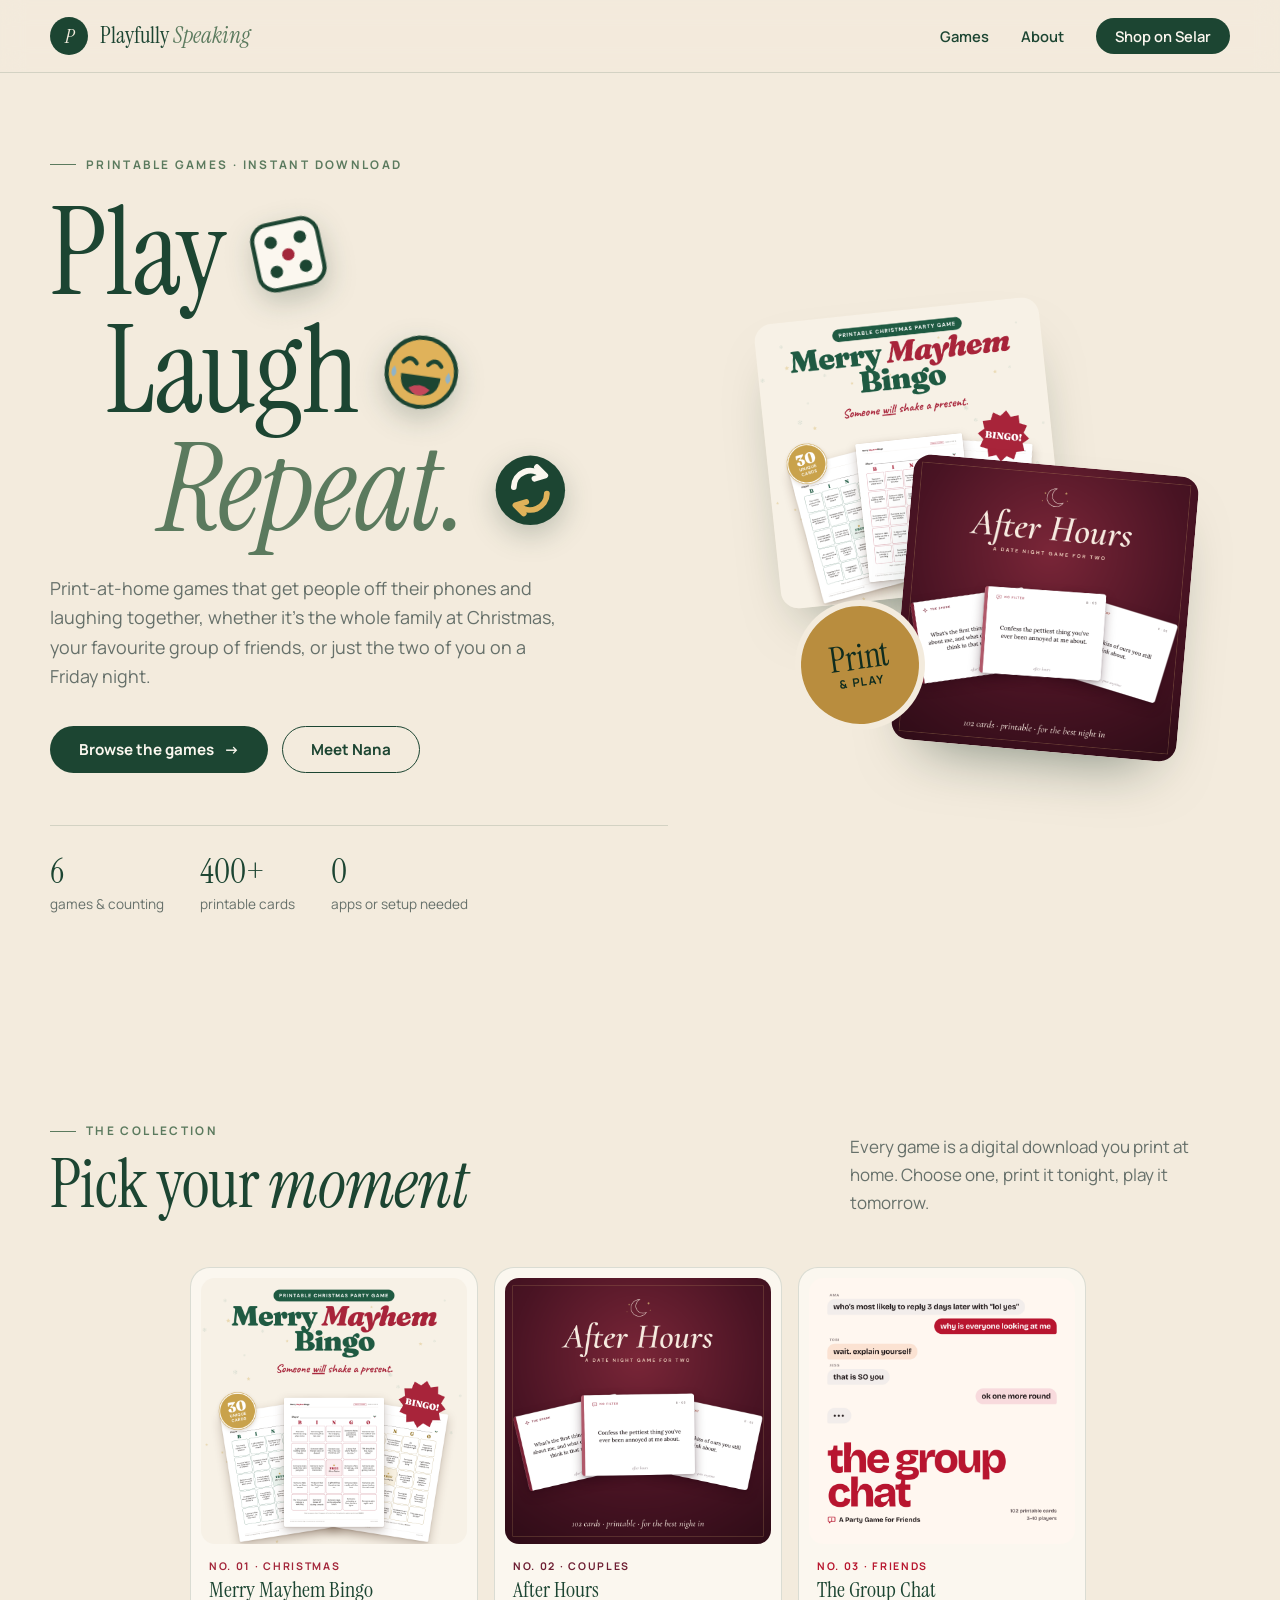
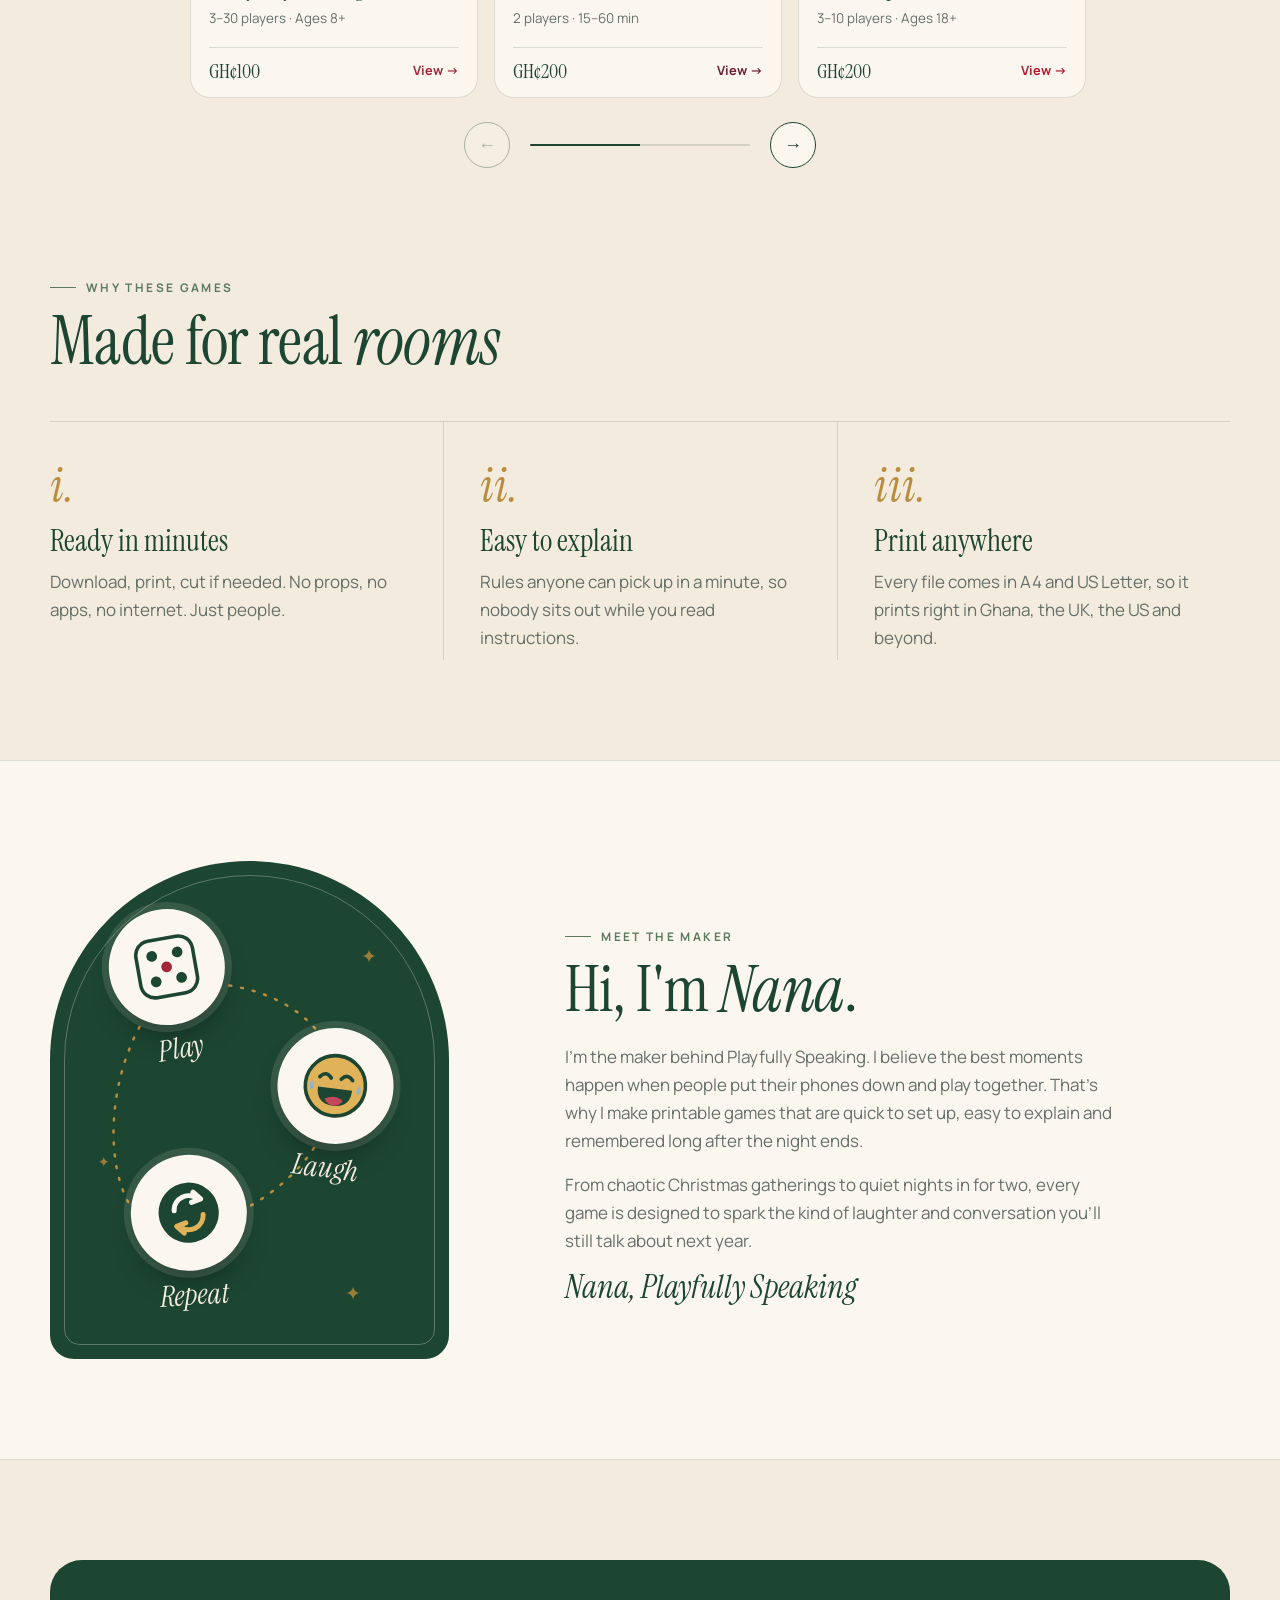
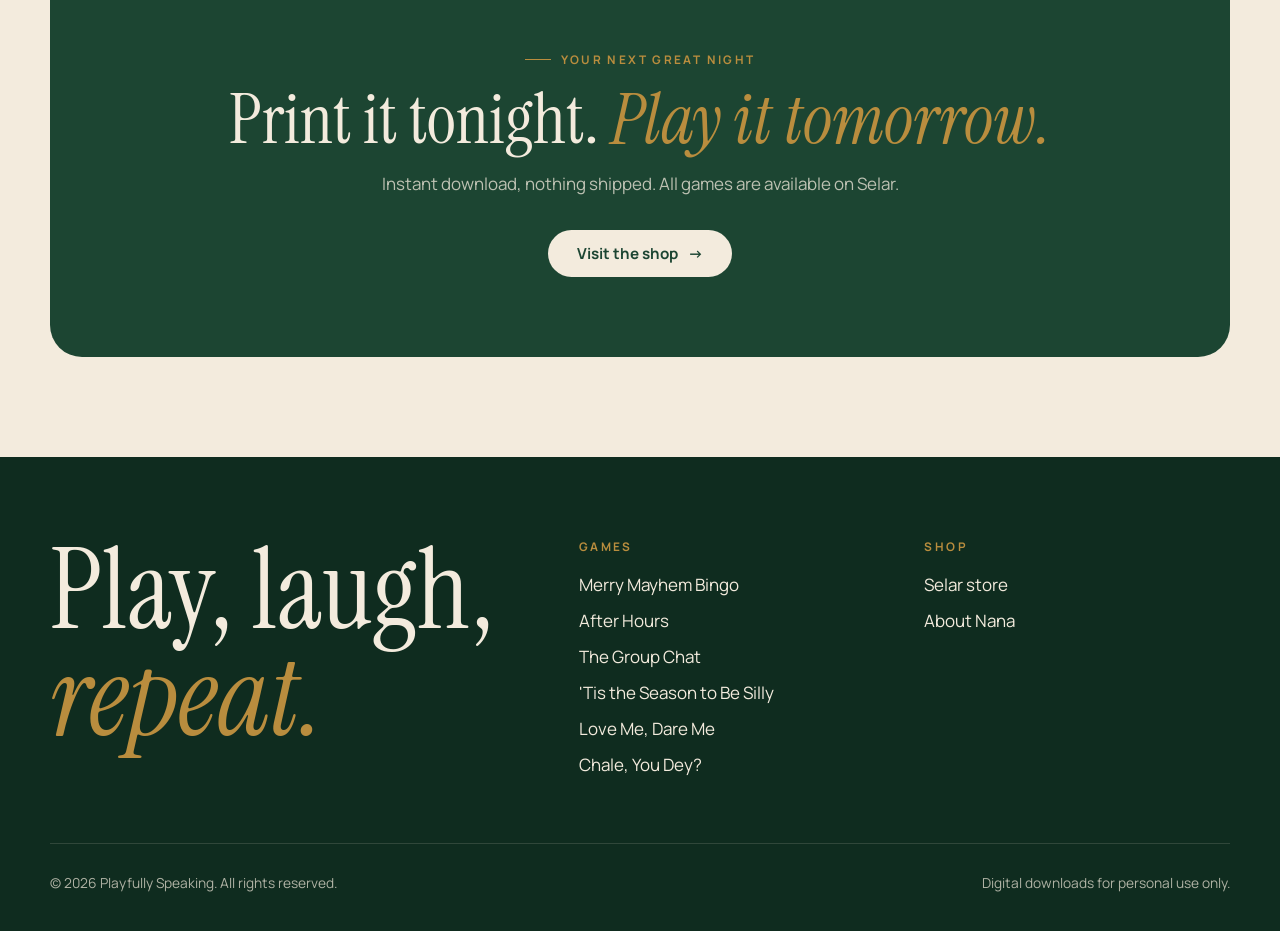
==== commit 48d248c2: "Add Chale, You Dey? game page and turn the homepage games into a carousel - New page for Chale, You " ====
--- a/index.html
+++ b/index.html
@@ -4,7 +4,7 @@
   <meta charset="utf-8">
   <meta name="viewport" content="width=device-width, initial-scale=1">
   <title>Playfully Speaking · Play, Laugh, Repeat</title>
-  <meta name="description" content="Printable games by Playfully Speaking: Merry Mayhem Bingo and 'Tis the Season to Be Silly for Christmas, After Hours and Love Me, Dare Me for couples, and The Group Chat for friends.">
+  <meta name="description" content="Printable games by Playfully Speaking: Merry Mayhem Bingo and 'Tis the Season to Be Silly for Christmas, After Hours and Love Me, Dare Me for couples, The Group Chat for friends, and Chale, You Dey?, a Ghanaian party card game.">
   <link rel="preconnect" href="https://fonts.googleapis.com">
   <link rel="preconnect" href="https://fonts.gstatic.com" crossorigin>
   <link href="https://fonts.googleapis.com/css2?family=Instrument+Serif:ital@0;1&family=Manrope:wght@400;500;600;700&display=swap" rel="stylesheet">
@@ -63,8 +63,8 @@
             <a class="btn btn-line" href="#about">Meet Nana</a>
           </div>
           <div class="hero-stats">
-            <div><strong>5</strong>games &amp; counting</div>
-            <div><strong>350+</strong>printable cards</div>
+            <div><strong>6</strong>games &amp; counting</div>
+            <div><strong>400+</strong>printable cards</div>
             <div><strong>0</strong>apps or setup needed</div>
           </div>
         </div>
@@ -87,7 +87,8 @@
           <p>Every game is a digital download you print at home. Choose one, print it tonight, play it tomorrow.</p>
         </div>
 
-        <div class="collection">
+        <div class="collection-carousel reveal">
+        <div class="collection" tabindex="0" aria-label="Our games, scroll sideways for more">
           <a class="game-card theme-bingo" href="games/merry-mayhem-bingo.html">
             <div class="media"><img src="images/bingo-1.png" alt="Merry Mayhem Bingo cards laid out"></div>
             <div class="body">
@@ -134,6 +135,21 @@
               <div class="foot"><span class="price">GH¢120 <s class="was">GH¢150</s></span><span class="go">View →</span></div>
             </div>
           </a>
+          <a class="game-card theme-chale" href="games/chale-you-dey.html">
+            <div class="media"><img src="images/chale-1.png" alt="Chale, You Dey? cover with a fan of cards"></div>
+            <div class="body">
+              <span class="no">No. 06 · Party</span>
+              <h3>Chale, You Dey?</h3>
+              <p class="meta">2–8 players · Ages 16+</p>
+              <div class="foot"><span class="price">GH¢100</span><span class="go">View →</span></div>
+            </div>
+          </a>
+        </div>
+        <div class="collection-controls">
+          <button class="collection-arrow" data-dir="-1" aria-label="Previous games">←</button>
+          <div class="collection-progress"><span></span></div>
+          <button class="collection-arrow" data-dir="1" aria-label="More games">→</button>
+        </div>
         </div>
       </div>
     </section>
@@ -226,6 +242,7 @@
             <li><a href="games/the-group-chat.html">The Group Chat</a></li>
             <li><a href="games/tis-the-season-to-be-silly.html">'Tis the Season to Be Silly</a></li>
             <li><a href="games/love-me-dare-me.html">Love Me, Dare Me</a></li>
+            <li><a href="games/chale-you-dey.html">Chale, You Dey?</a></li>
           </ul>
         </div>
         <div>
--- a/assets/styles.css
+++ b/assets/styles.css
@@ -21,6 +21,7 @@
 .theme-groupchat { --accent: #b8172f; --accent-soft: #f9e1e4; }
 .theme-silly { --accent: #a8203a; --accent-soft: #f7e0e4; }
 .theme-lovemedareme { --accent: #9b1b45; --accent-soft: #f8e1e9; }
+.theme-chale { --accent: #006b3f; --accent-soft: #e0efe6; }
 
 * { box-sizing: border-box; margin: 0; padding: 0; }
 body {
@@ -114,7 +115,25 @@
 .hero-stack .sticker b { display: block; font: 2.2rem/1 var(--display); letter-spacing: 0; text-transform: none; }
 
 /* Game cards (collection) */
-.collection { display: grid; grid-template-columns: repeat(5, 1fr); gap: 16px; }
+.collection-carousel { max-width: 900px; margin-inline: auto; }
+.collection {
+  --gap: 16px;
+  display: flex; gap: var(--gap); overflow-x: auto;
+  scroll-snap-type: x mandatory; scroll-behavior: smooth;
+  overscroll-behavior-x: contain; scrollbar-width: none;
+  padding: 2px 2px 24px;
+}
+.collection::-webkit-scrollbar { display: none; }
+.collection .game-card { flex: 0 0 calc((100% - 2 * var(--gap)) / 3); scroll-snap-align: start; }
+.collection-controls { display: flex; align-items: center; justify-content: center; gap: 20px; }
+.collection-arrow {
+  width: 46px; height: 46px; border-radius: 50%; border: 1px solid var(--forest);
+  background: var(--cream); color: var(--forest); font-size: 18px; cursor: pointer;
+}
+.collection-arrow:hover:not(:disabled) { background: var(--forest); color: var(--paper); }
+.collection-arrow:disabled { opacity: .35; cursor: default; }
+.collection-progress { width: min(220px, 40vw); height: 2px; background: var(--line); border-radius: 2px; overflow: hidden; }
+.collection-progress span { display: block; height: 100%; width: 0; background: var(--forest); }
 .game-card {
   display: flex; flex-direction: column; background: var(--cream); border: 1px solid var(--line);
   border-radius: 20px; padding: 10px; text-decoration: none;
@@ -164,7 +183,7 @@
 .cta-band p { color: rgba(243, 235, 221, .75); max-width: 520px; margin: 0 auto 32px; }
 .cta-band .btn-primary { background: var(--paper); color: var(--forest); }
 .cta-band .btn-primary:hover { background: var(--cream); }
-.theme-bingo .cta-band, .theme-afterhours .cta-band, .theme-groupchat .cta-band, .theme-silly .cta-band, .theme-lovemedareme .cta-band { background: var(--accent); }
+.theme-bingo .cta-band, .theme-afterhours .cta-band, .theme-groupchat .cta-band, .theme-silly .cta-band, .theme-lovemedareme .cta-band, .theme-chale .cta-band { background: var(--accent); }
 
 /* Footer */
 .site-footer { background: var(--forest-ink); color: rgba(243, 235, 221, .7); padding: 80px 0 36px; margin-top: 100px; }
@@ -213,6 +232,7 @@
 .theme-groupchat .inside { background: linear-gradient(165deg, #b8172f, #7a0e1f); }
 .theme-silly .inside { background: linear-gradient(165deg, #b3283e, #6f1222); }
 .theme-lovemedareme .inside { background: linear-gradient(165deg, #8c1a3c, #430b1d); }
+.theme-chale .inside { background: linear-gradient(165deg, #006b3f, #00391f); }
 .inside .kicker { color: var(--gold); }
 .inside .section-head h2 { color: var(--paper); }
 .inside .section-head p { color: rgba(243, 235, 221, .7); }
@@ -354,17 +374,9 @@
 html { overflow-x: clip; }
 @supports not (overflow: clip) { html, body { overflow-x: hidden; } }
 
-/* Game cards: 5 across on desktop, compact rows on tablets (2 per row) and phones (1 per row) */
-@media (max-width: 1100px) {
-  .collection { grid-template-columns: repeat(2, 1fr); gap: 12px; }
-  .game-card { flex-direction: row; gap: 4px; }
-  .game-card .media { width: 112px; flex: none; align-self: flex-start; }
-  .game-card .body { padding: 4px 6px 2px 12px; }
-  .game-card .meta { margin-bottom: 8px; }
-  .game-card .foot { padding-top: 8px; }
-  .game-card--next .media span { font-size: 1.2rem; }
-}
-@media (max-width: 560px) { .collection { grid-template-columns: 1fr; } }
+/* Game cards: 3 visible on desktop, 2 on tablets and 1 on phones; the rest scroll sideways */
+@media (max-width: 860px) { .collection .game-card { flex-basis: calc((100% - var(--gap)) / 2); } }
+@media (max-width: 560px) { .collection-carousel { max-width: 340px; } .collection .game-card { flex-basis: 100%; } }
 
 /* Smaller hero cards on phones */
 @media (max-width: 560px) {
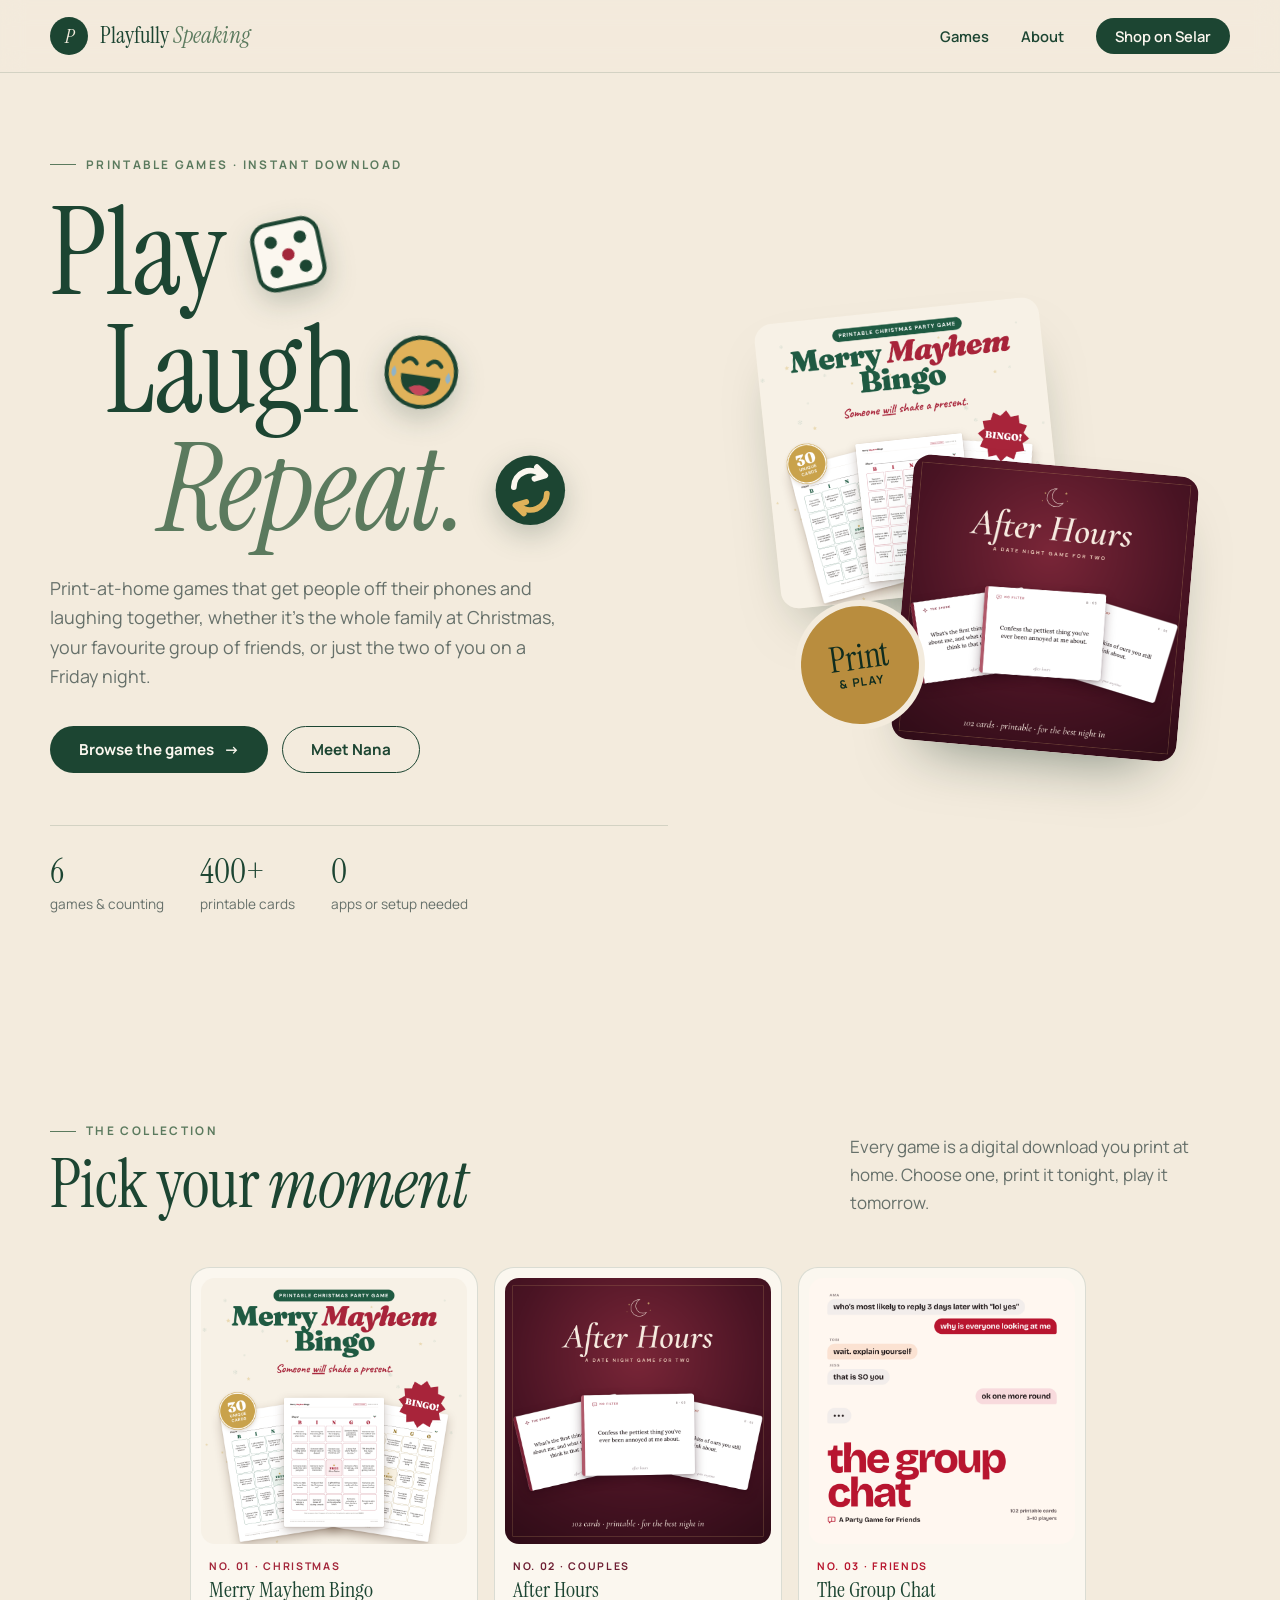
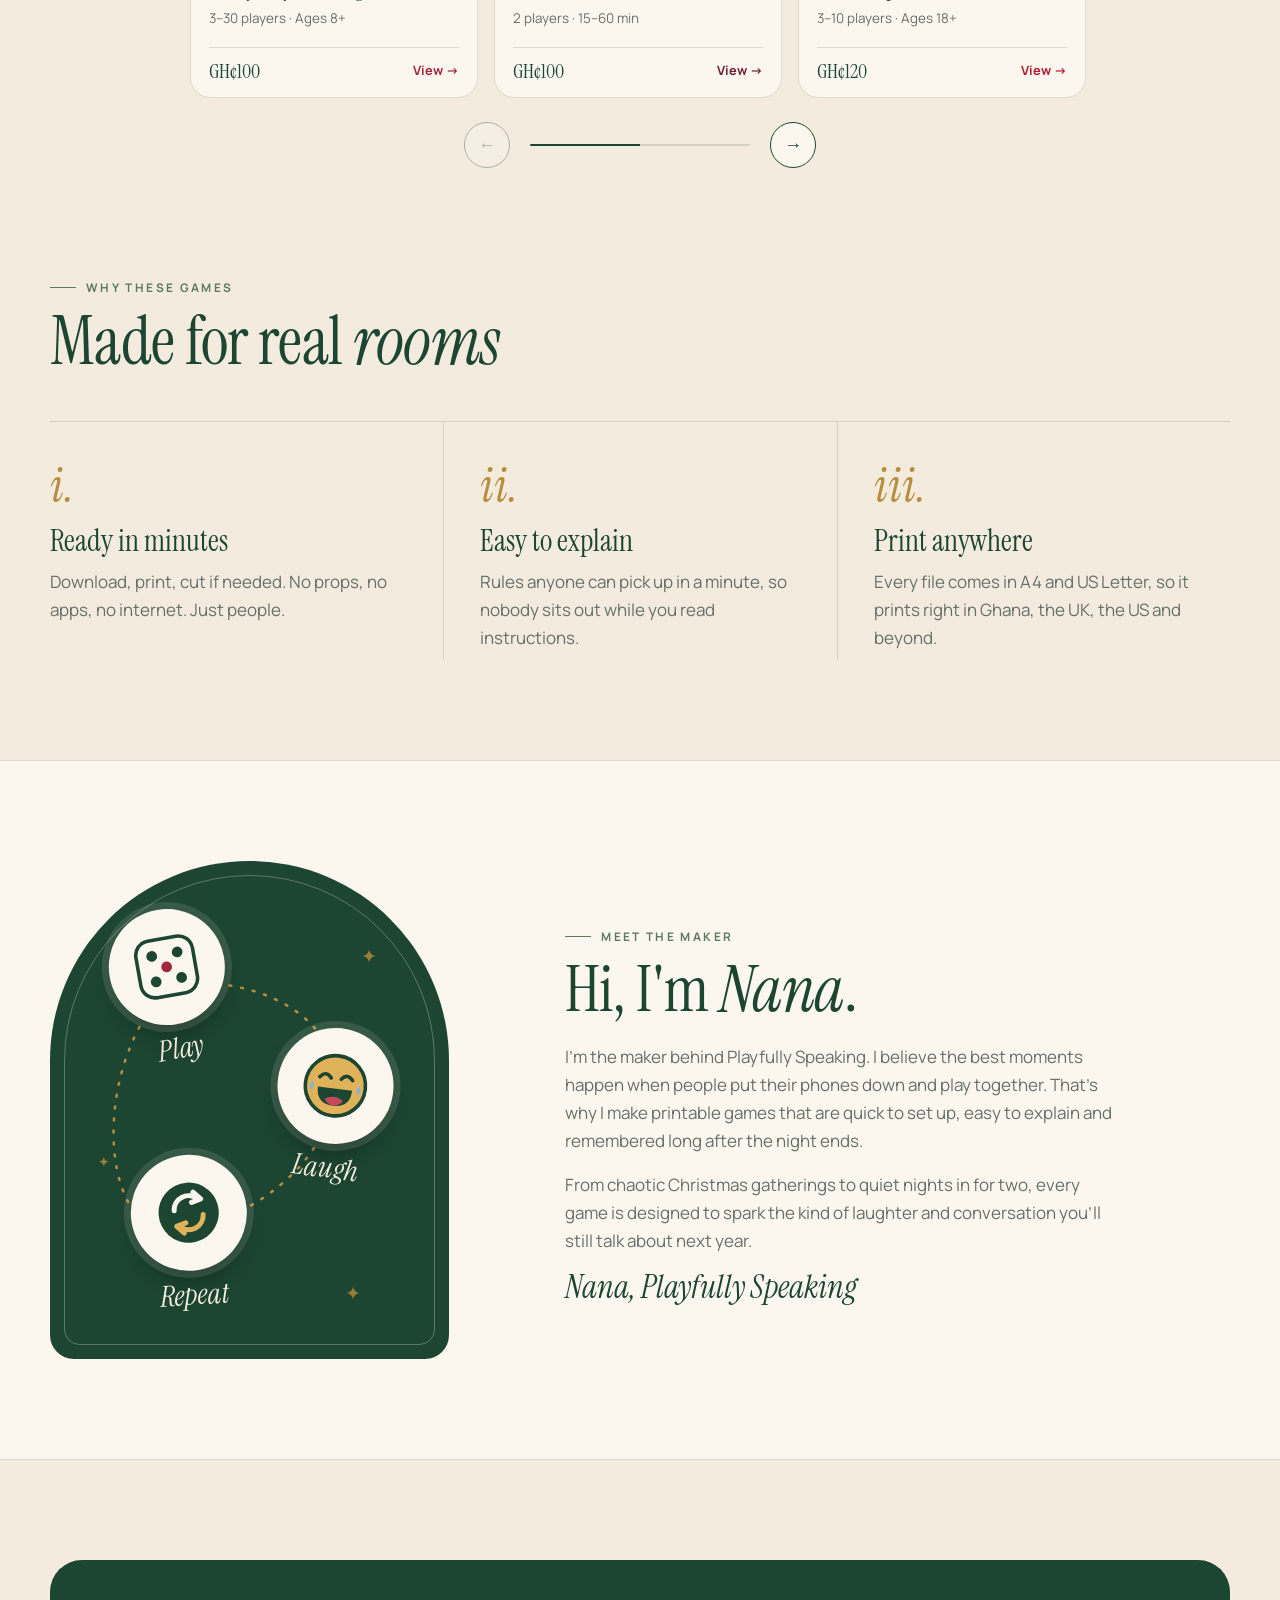
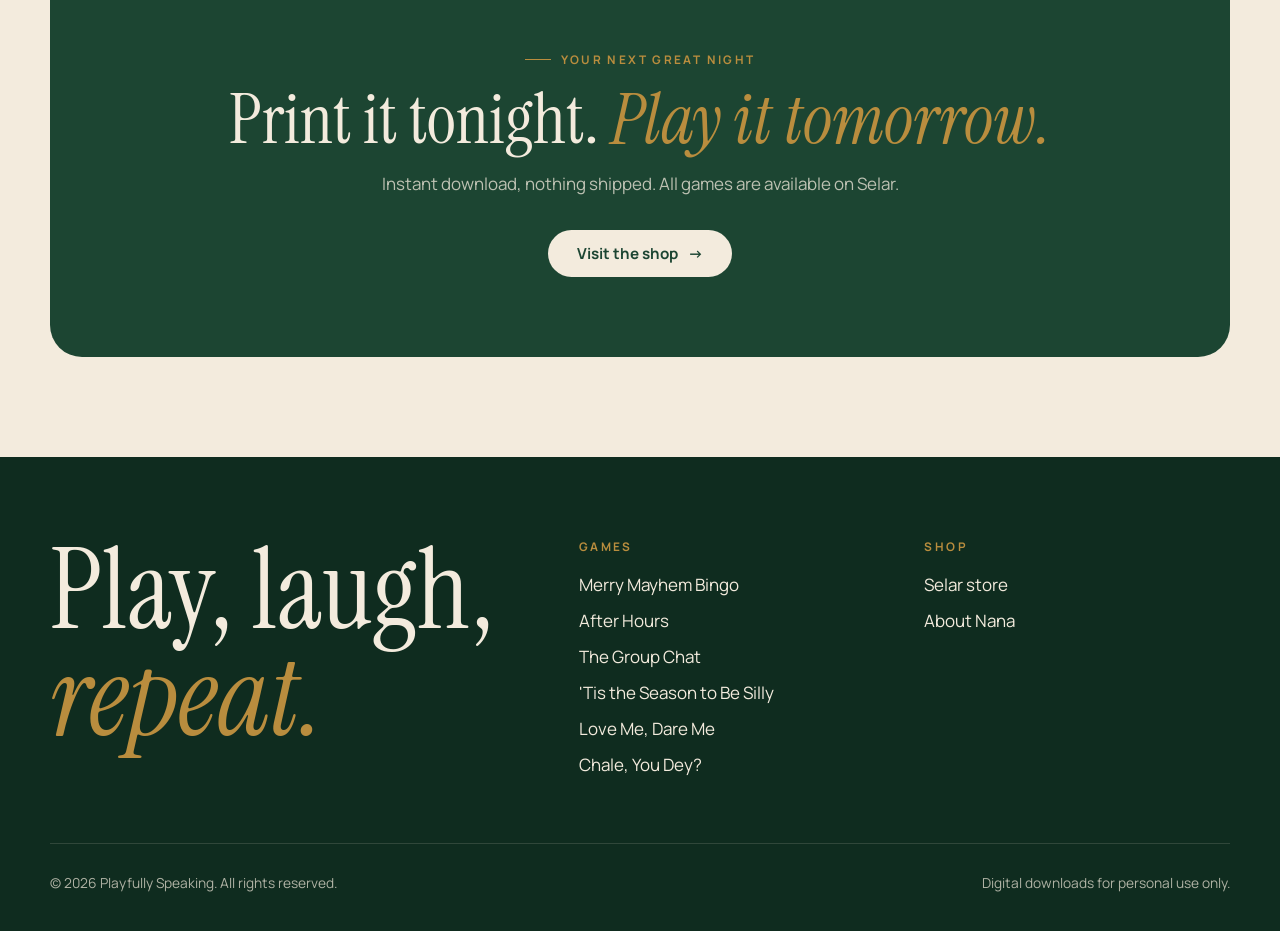
==== commit 313beb4c: "Update After Hours and The Group Chat prices to match Selar Co-Authored-By: Claude Opus 5.5 <noreply" ====
--- a/index.html
+++ b/index.html
@@ -104,7 +104,7 @@
               <span class="no">No. 02 · Couples</span>
               <h3>After Hours</h3>
               <p class="meta">2 players · 15–60 min</p>
-              <div class="foot"><span class="price">GH¢200</span><span class="go">View →</span></div>
+              <div class="foot"><span class="price">GH¢100</span><span class="go">View →</span></div>
             </div>
           </a>
           <a class="game-card theme-groupchat" href="games/the-group-chat.html">
@@ -113,7 +113,7 @@
               <span class="no">No. 03 · Friends</span>
               <h3>The Group Chat</h3>
               <p class="meta">3–10 players · Ages 18+</p>
-              <div class="foot"><span class="price">GH¢200</span><span class="go">View →</span></div>
+              <div class="foot"><span class="price">GH¢120</span><span class="go">View →</span></div>
             </div>
           </a>
           <a class="game-card theme-silly" href="games/tis-the-season-to-be-silly.html">
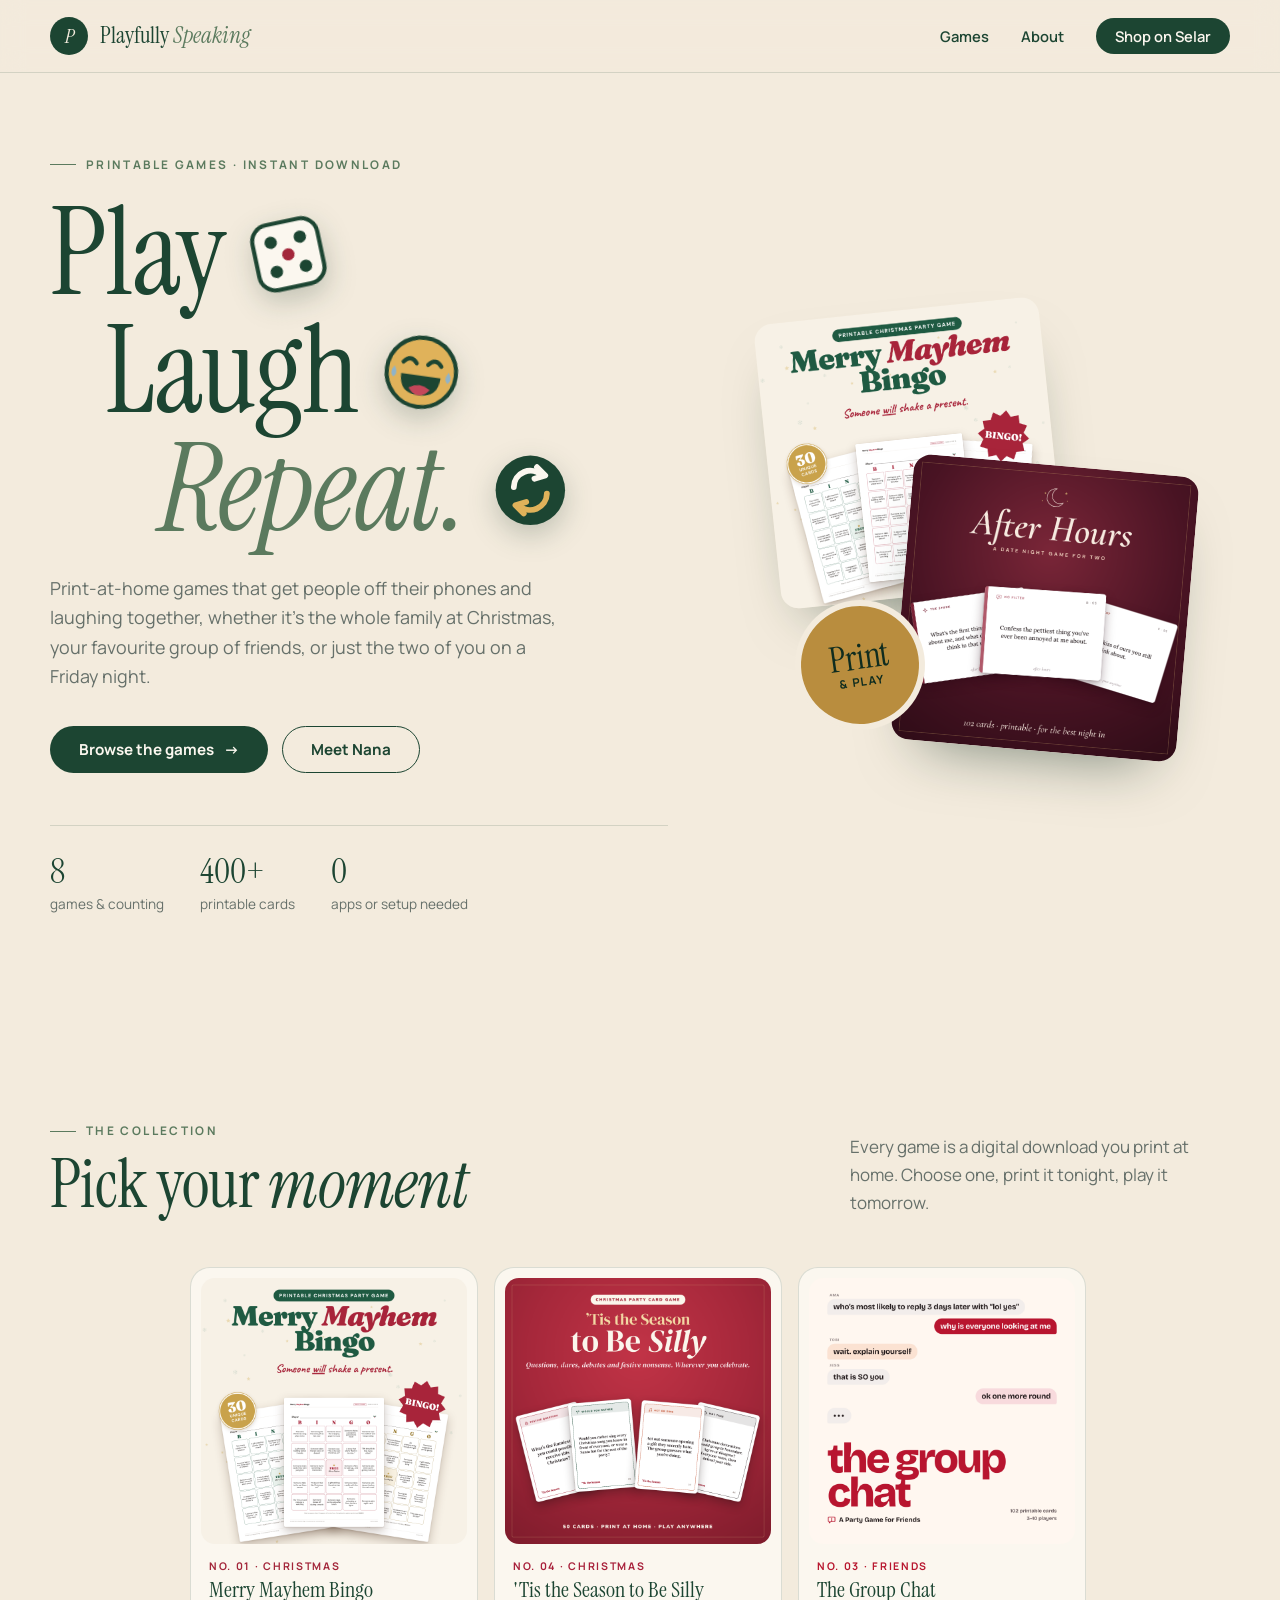
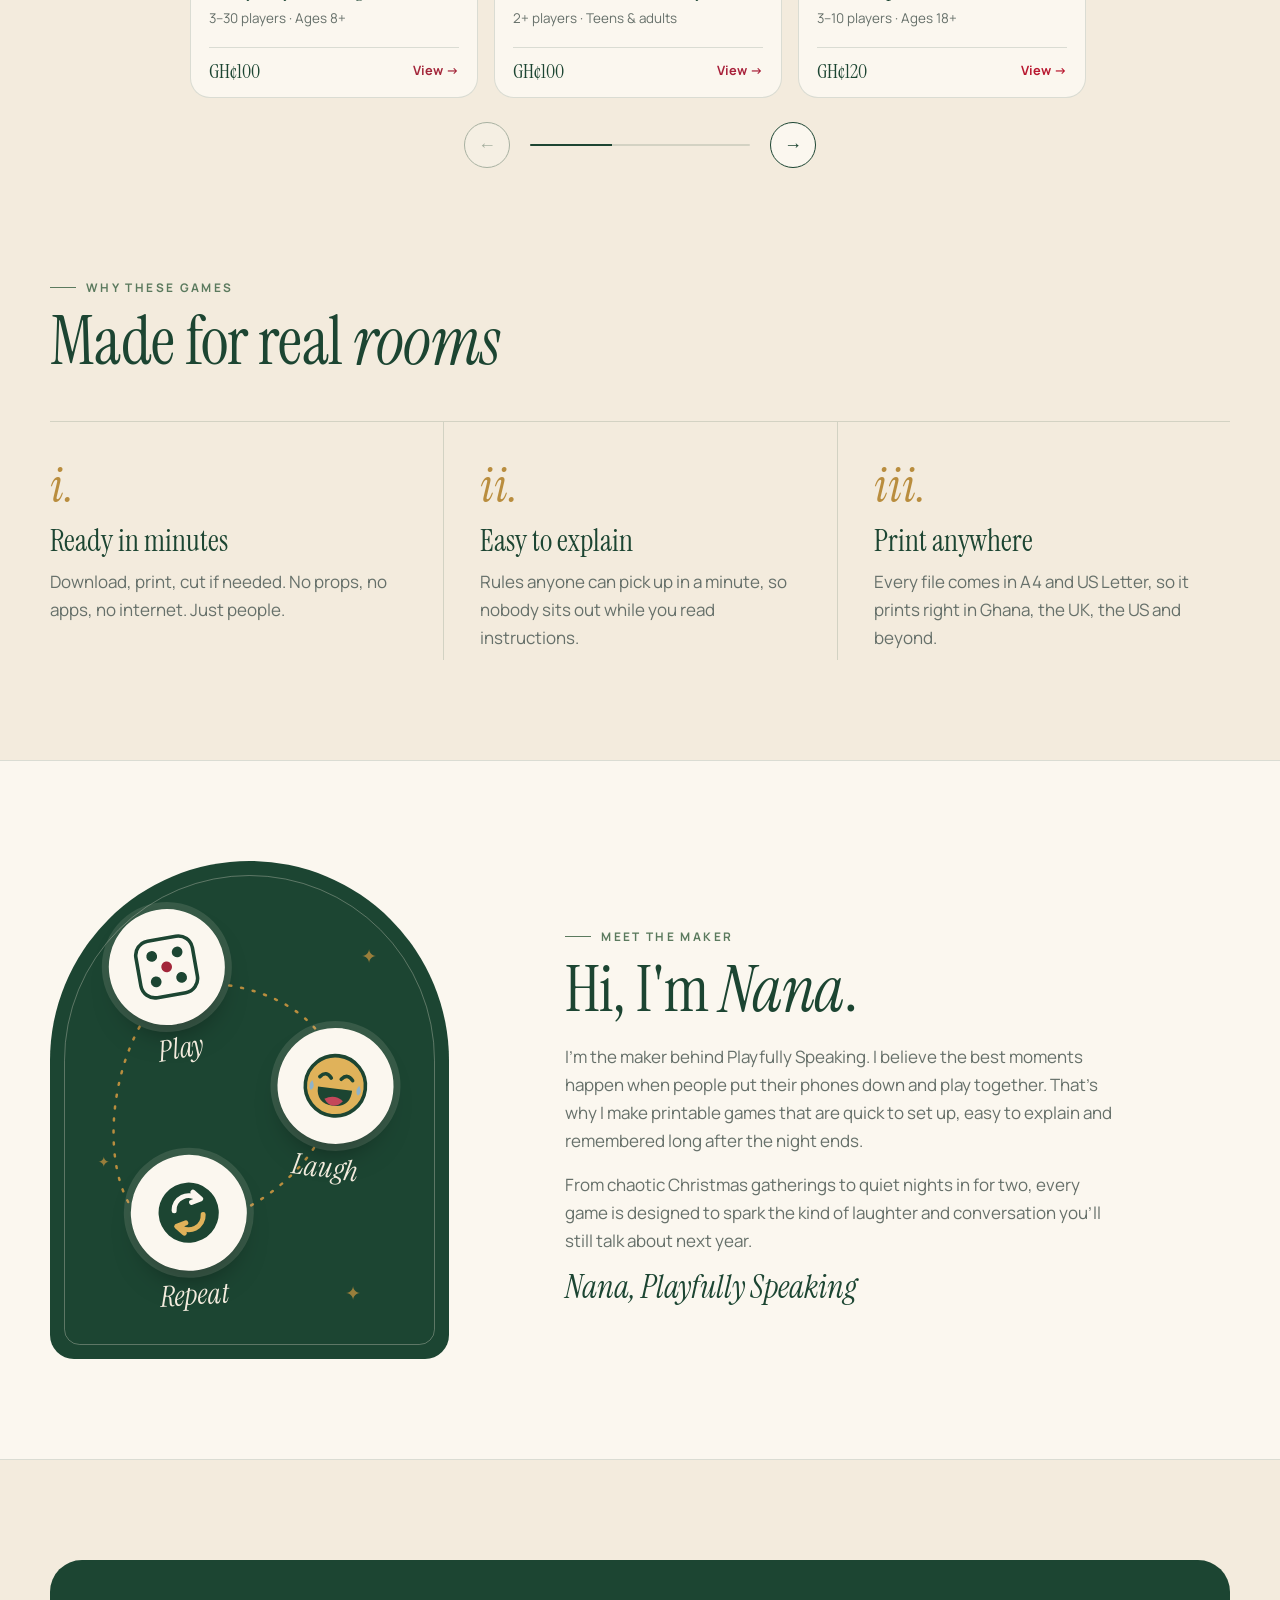
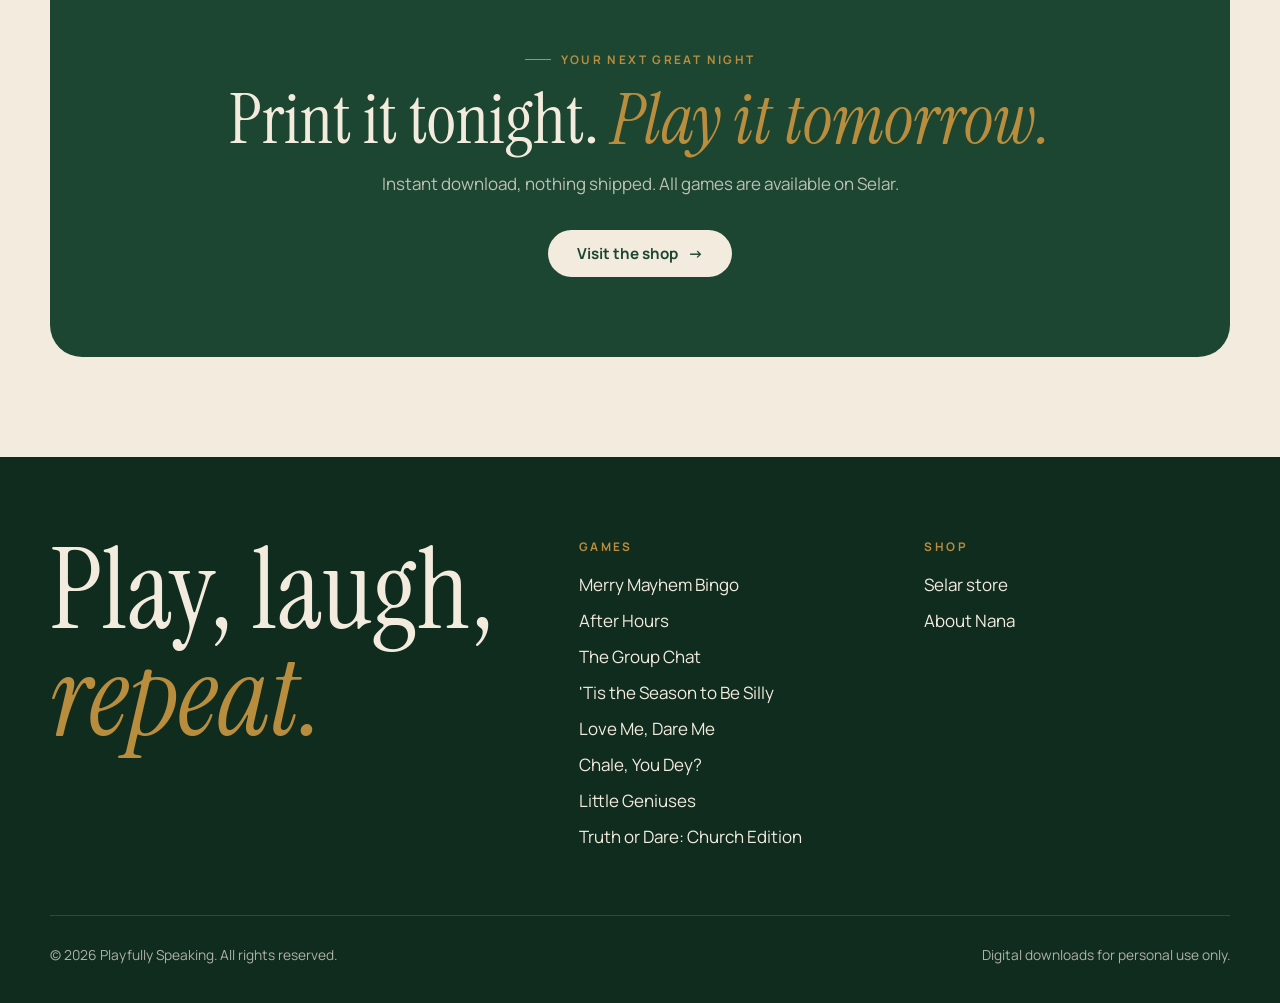
==== commit 15c66900: "Add Little Geniuses and Truth or Dare: Church Edition, group homepage games by type - New pages for " ====
--- a/index.html
+++ b/index.html
@@ -4,7 +4,7 @@
   <meta charset="utf-8">
   <meta name="viewport" content="width=device-width, initial-scale=1">
   <title>Playfully Speaking · Play, Laugh, Repeat</title>
-  <meta name="description" content="Printable games by Playfully Speaking: Merry Mayhem Bingo and 'Tis the Season to Be Silly for Christmas, After Hours and Love Me, Dare Me for couples, The Group Chat for friends, and Chale, You Dey?, a Ghanaian party card game.">
+  <meta name="description" content="Printable games by Playfully Speaking: Merry Mayhem Bingo and 'Tis the Season to Be Silly for Christmas, After Hours and Love Me, Dare Me for couples, The Group Chat for friends, Chale, You Dey?, a Ghanaian party card game, Truth or Dare: Church Edition for youth groups, and Little Geniuses for kids.">
   <link rel="preconnect" href="https://fonts.googleapis.com">
   <link rel="preconnect" href="https://fonts.gstatic.com" crossorigin>
   <link href="https://fonts.googleapis.com/css2?family=Instrument+Serif:ital@0;1&family=Manrope:wght@400;500;600;700&display=swap" rel="stylesheet">
@@ -63,7 +63,7 @@
             <a class="btn btn-line" href="#about">Meet Nana</a>
           </div>
           <div class="hero-stats">
-            <div><strong>6</strong>games &amp; counting</div>
+            <div><strong>8</strong>games &amp; counting</div>
             <div><strong>400+</strong>printable cards</div>
             <div><strong>0</strong>apps or setup needed</div>
           </div>
@@ -98,12 +98,12 @@
               <div class="foot"><span class="price">GH¢100</span><span class="go">View →</span></div>
             </div>
           </a>
-          <a class="game-card theme-afterhours" href="games/after-hours.html">
-            <div class="media"><img src="images/afterhours-1.png" alt="After Hours date night cards"></div>
-            <div class="body">
-              <span class="no">No. 02 · Couples</span>
-              <h3>After Hours</h3>
-              <p class="meta">2 players · 15–60 min</p>
+          <a class="game-card theme-silly" href="games/tis-the-season-to-be-silly.html">
+            <div class="media"><img src="images/silly-1.png" alt="'Tis the Season to Be Silly cover with sample cards"></div>
+            <div class="body">
+              <span class="no">No. 04 · Christmas</span>
+              <h3>'Tis the Season to Be Silly</h3>
+              <p class="meta">2+ players · Teens &amp; adults</p>
               <div class="foot"><span class="price">GH¢100</span><span class="go">View →</span></div>
             </div>
           </a>
@@ -116,16 +116,33 @@
               <div class="foot"><span class="price">GH¢120</span><span class="go">View →</span></div>
             </div>
           </a>
-          <a class="game-card theme-silly" href="games/tis-the-season-to-be-silly.html">
-            <div class="media"><img src="images/silly-1.png" alt="'Tis the Season to Be Silly cover with sample cards"></div>
-            <div class="body">
-              <span class="no">No. 04 · Christmas</span>
-              <h3>'Tis the Season to Be Silly</h3>
-              <p class="meta">2+ players · Teens &amp; adults</p>
-              <div class="foot"><span class="price">GH¢100</span><span class="go">View →</span></div>
-            </div>
-          </a>
-
+          <a class="game-card theme-chale" href="games/chale-you-dey.html">
+            <div class="media"><img src="images/chale-1.png" alt="Chale, You Dey? cover with a fan of cards"></div>
+            <div class="body">
+              <span class="no">No. 06 · Party</span>
+              <h3>Chale, You Dey?</h3>
+              <p class="meta">2–8 players · Ages 16+</p>
+              <div class="foot"><span class="price">GH¢100</span><span class="go">View →</span></div>
+            </div>
+          </a>
+          <a class="game-card theme-church" href="games/truth-or-dare-church-edition.html">
+            <div class="media"><img src="images/church-1.png" alt="Truth or Dare: Church Edition cover with sample cards"></div>
+            <div class="body">
+              <span class="no">No. 08 · Church</span>
+              <h3>Truth or Dare: Church Edition</h3>
+              <p class="meta">3–30+ players · Youth groups</p>
+              <div class="foot"><span class="price">GH¢80</span><span class="go">View →</span></div>
+            </div>
+          </a>
+          <a class="game-card theme-afterhours" href="games/after-hours.html">
+            <div class="media"><img src="images/afterhours-1.png" alt="After Hours date night cards"></div>
+            <div class="body">
+              <span class="no">No. 02 · Couples</span>
+              <h3>After Hours</h3>
+              <p class="meta">2 players · 15–60 min</p>
+              <div class="foot"><span class="price">GH¢100</span><span class="go">View →</span></div>
+            </div>
+          </a>
           <a class="game-card theme-lovemedareme" href="games/love-me-dare-me.html">
             <div class="media"><img src="images/lovemedareme-1.png" alt="Love Me, Dare Me cover with a fan of cards"></div>
             <div class="body">
@@ -135,12 +152,12 @@
               <div class="foot"><span class="price">GH¢120 <s class="was">GH¢150</s></span><span class="go">View →</span></div>
             </div>
           </a>
-          <a class="game-card theme-chale" href="games/chale-you-dey.html">
-            <div class="media"><img src="images/chale-1.png" alt="Chale, You Dey? cover with a fan of cards"></div>
-            <div class="body">
-              <span class="no">No. 06 · Party</span>
-              <h3>Chale, You Dey?</h3>
-              <p class="meta">2–8 players · Ages 16+</p>
+          <a class="game-card theme-geniuses" href="games/little-geniuses.html">
+            <div class="media"><img src="images/geniuses-1.png" alt="Little Geniuses cover with the owl mascot and sample cards"></div>
+            <div class="body">
+              <span class="no">No. 07 · Kids</span>
+              <h3>Little Geniuses</h3>
+              <p class="meta">2+ players · Ages 5–9</p>
               <div class="foot"><span class="price">GH¢100</span><span class="go">View →</span></div>
             </div>
           </a>
@@ -243,6 +260,8 @@
             <li><a href="games/tis-the-season-to-be-silly.html">'Tis the Season to Be Silly</a></li>
             <li><a href="games/love-me-dare-me.html">Love Me, Dare Me</a></li>
             <li><a href="games/chale-you-dey.html">Chale, You Dey?</a></li>
+            <li><a href="games/little-geniuses.html">Little Geniuses</a></li>
+            <li><a href="games/truth-or-dare-church-edition.html">Truth or Dare: Church Edition</a></li>
           </ul>
         </div>
         <div>
--- a/assets/styles.css
+++ b/assets/styles.css
@@ -22,6 +22,8 @@
 .theme-silly { --accent: #a8203a; --accent-soft: #f7e0e4; }
 .theme-lovemedareme { --accent: #9b1b45; --accent-soft: #f8e1e9; }
 .theme-chale { --accent: #006b3f; --accent-soft: #e0efe6; }
+.theme-geniuses { --accent: #6a3fd1; --accent-soft: #efe8fd; }
+.theme-church { --accent: #1f6f99; --accent-soft: #ddf0f8; }
 
 * { box-sizing: border-box; margin: 0; padding: 0; }
 body {
@@ -183,7 +185,7 @@
 .cta-band p { color: rgba(243, 235, 221, .75); max-width: 520px; margin: 0 auto 32px; }
 .cta-band .btn-primary { background: var(--paper); color: var(--forest); }
 .cta-band .btn-primary:hover { background: var(--cream); }
-.theme-bingo .cta-band, .theme-afterhours .cta-band, .theme-groupchat .cta-band, .theme-silly .cta-band, .theme-lovemedareme .cta-band, .theme-chale .cta-band { background: var(--accent); }
+.theme-bingo .cta-band, .theme-afterhours .cta-band, .theme-groupchat .cta-band, .theme-silly .cta-band, .theme-lovemedareme .cta-band, .theme-chale .cta-band, .theme-geniuses .cta-band, .theme-church .cta-band { background: var(--accent); }
 
 /* Footer */
 .site-footer { background: var(--forest-ink); color: rgba(243, 235, 221, .7); padding: 80px 0 36px; margin-top: 100px; }
@@ -233,6 +235,8 @@
 .theme-silly .inside { background: linear-gradient(165deg, #b3283e, #6f1222); }
 .theme-lovemedareme .inside { background: linear-gradient(165deg, #8c1a3c, #430b1d); }
 .theme-chale .inside { background: linear-gradient(165deg, #006b3f, #00391f); }
+.theme-geniuses .inside { background: linear-gradient(165deg, #6a3fd1, #35206e); }
+.theme-church .inside { background: linear-gradient(165deg, #1f6f99, #0f3d57); }
 .inside .kicker { color: var(--gold); }
 .inside .section-head h2 { color: var(--paper); }
 .inside .section-head p { color: rgba(243, 235, 221, .7); }
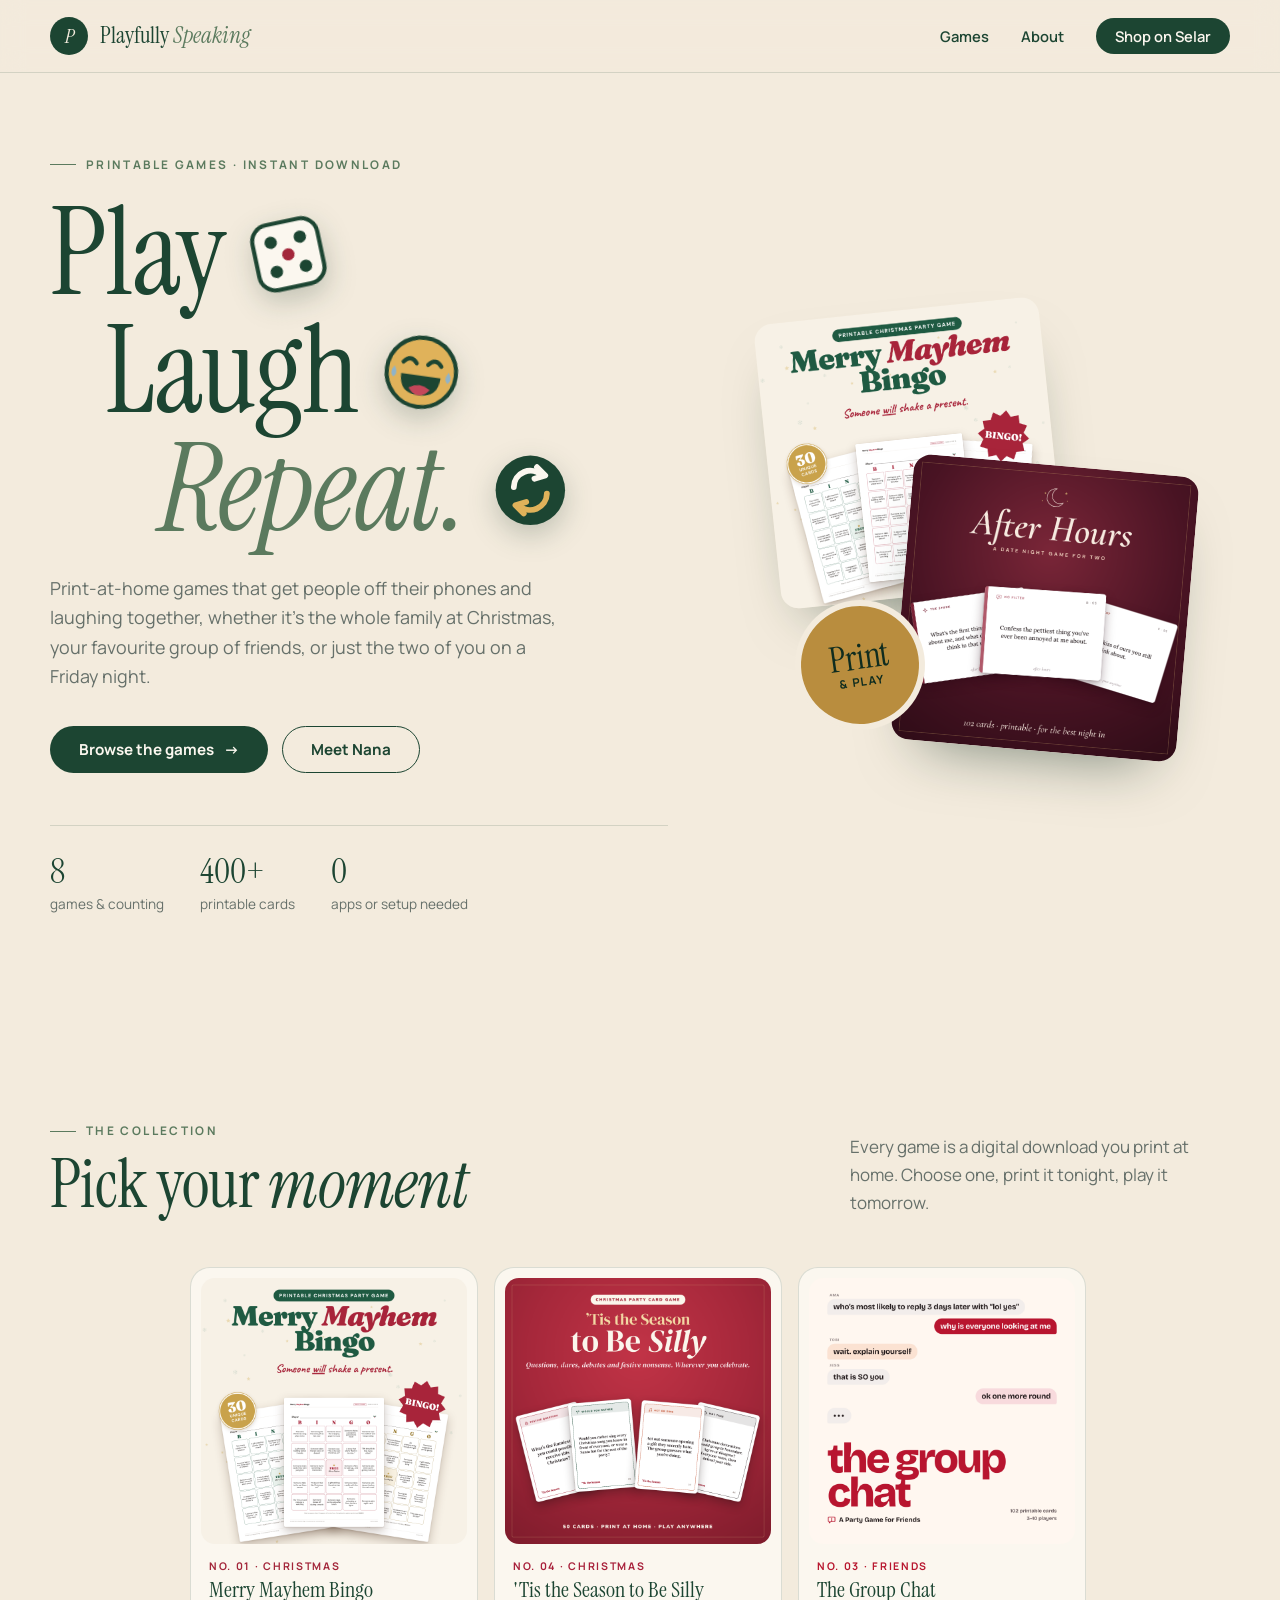
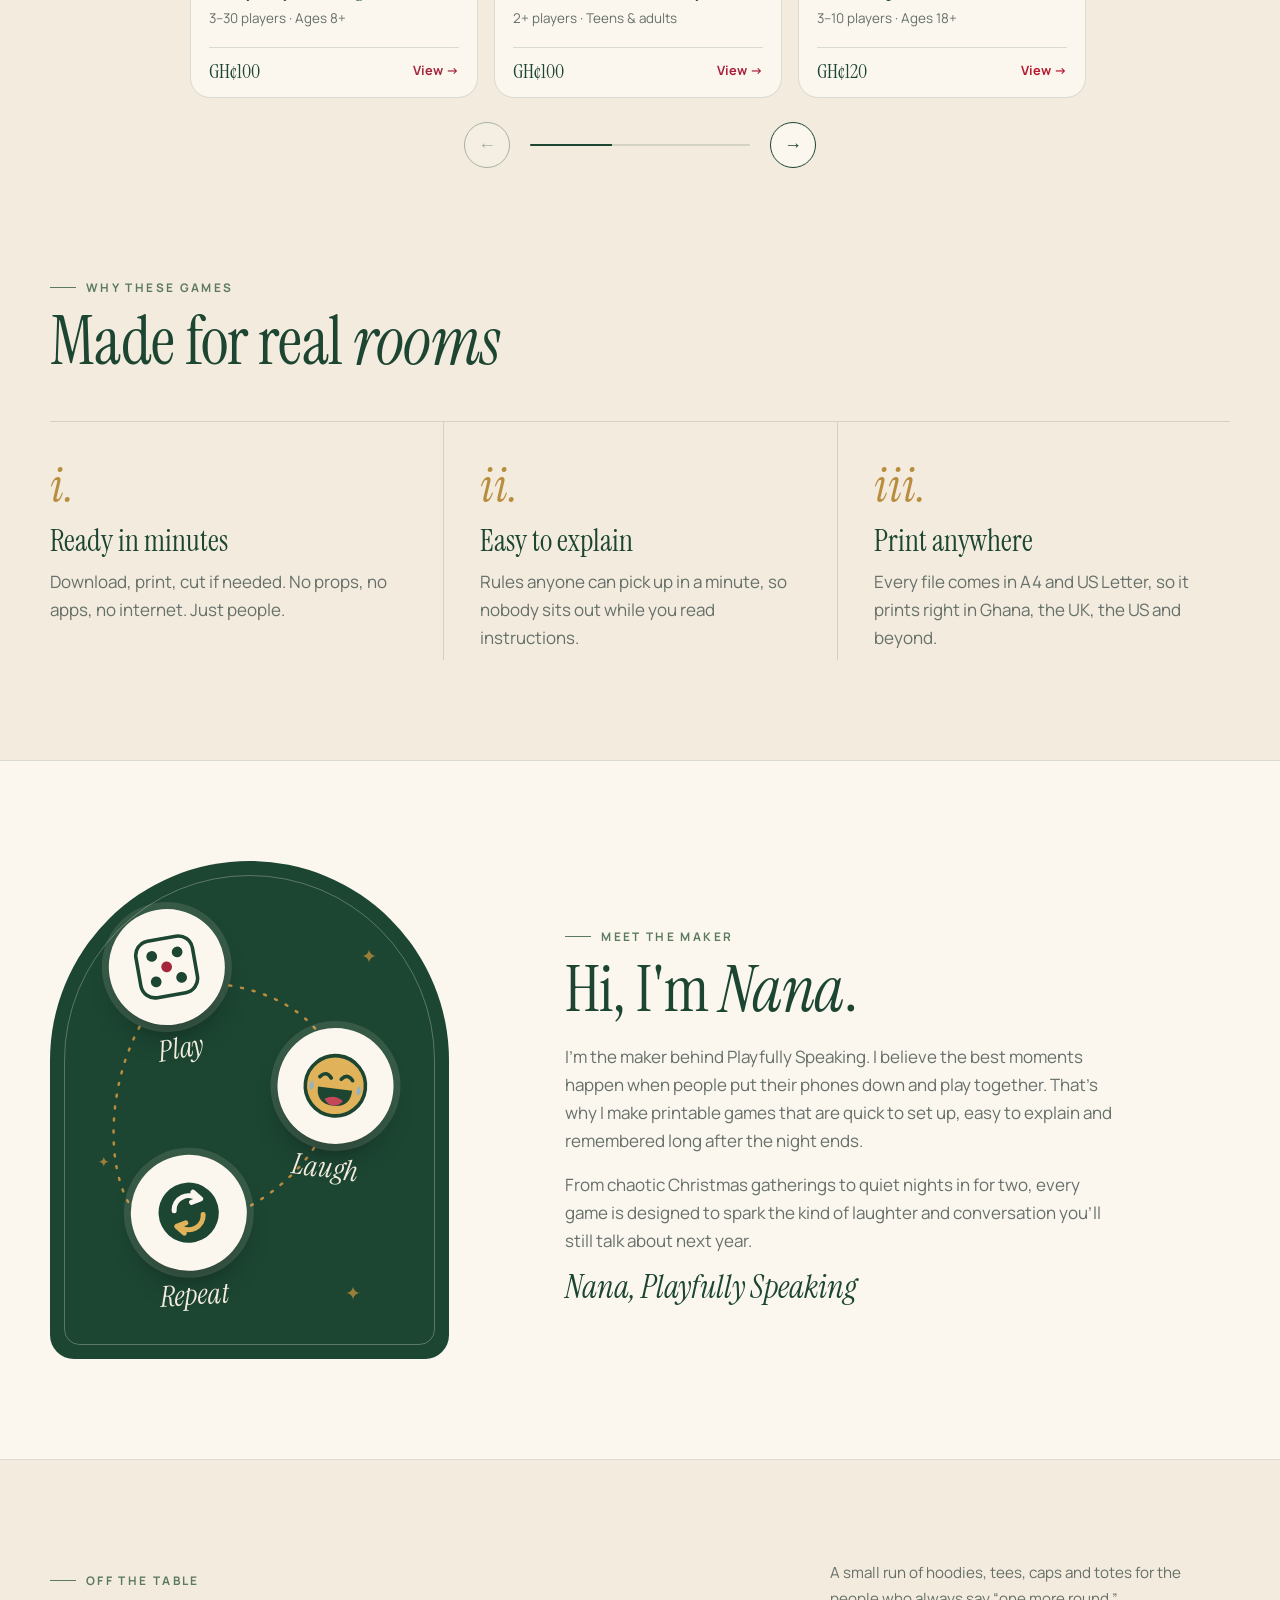
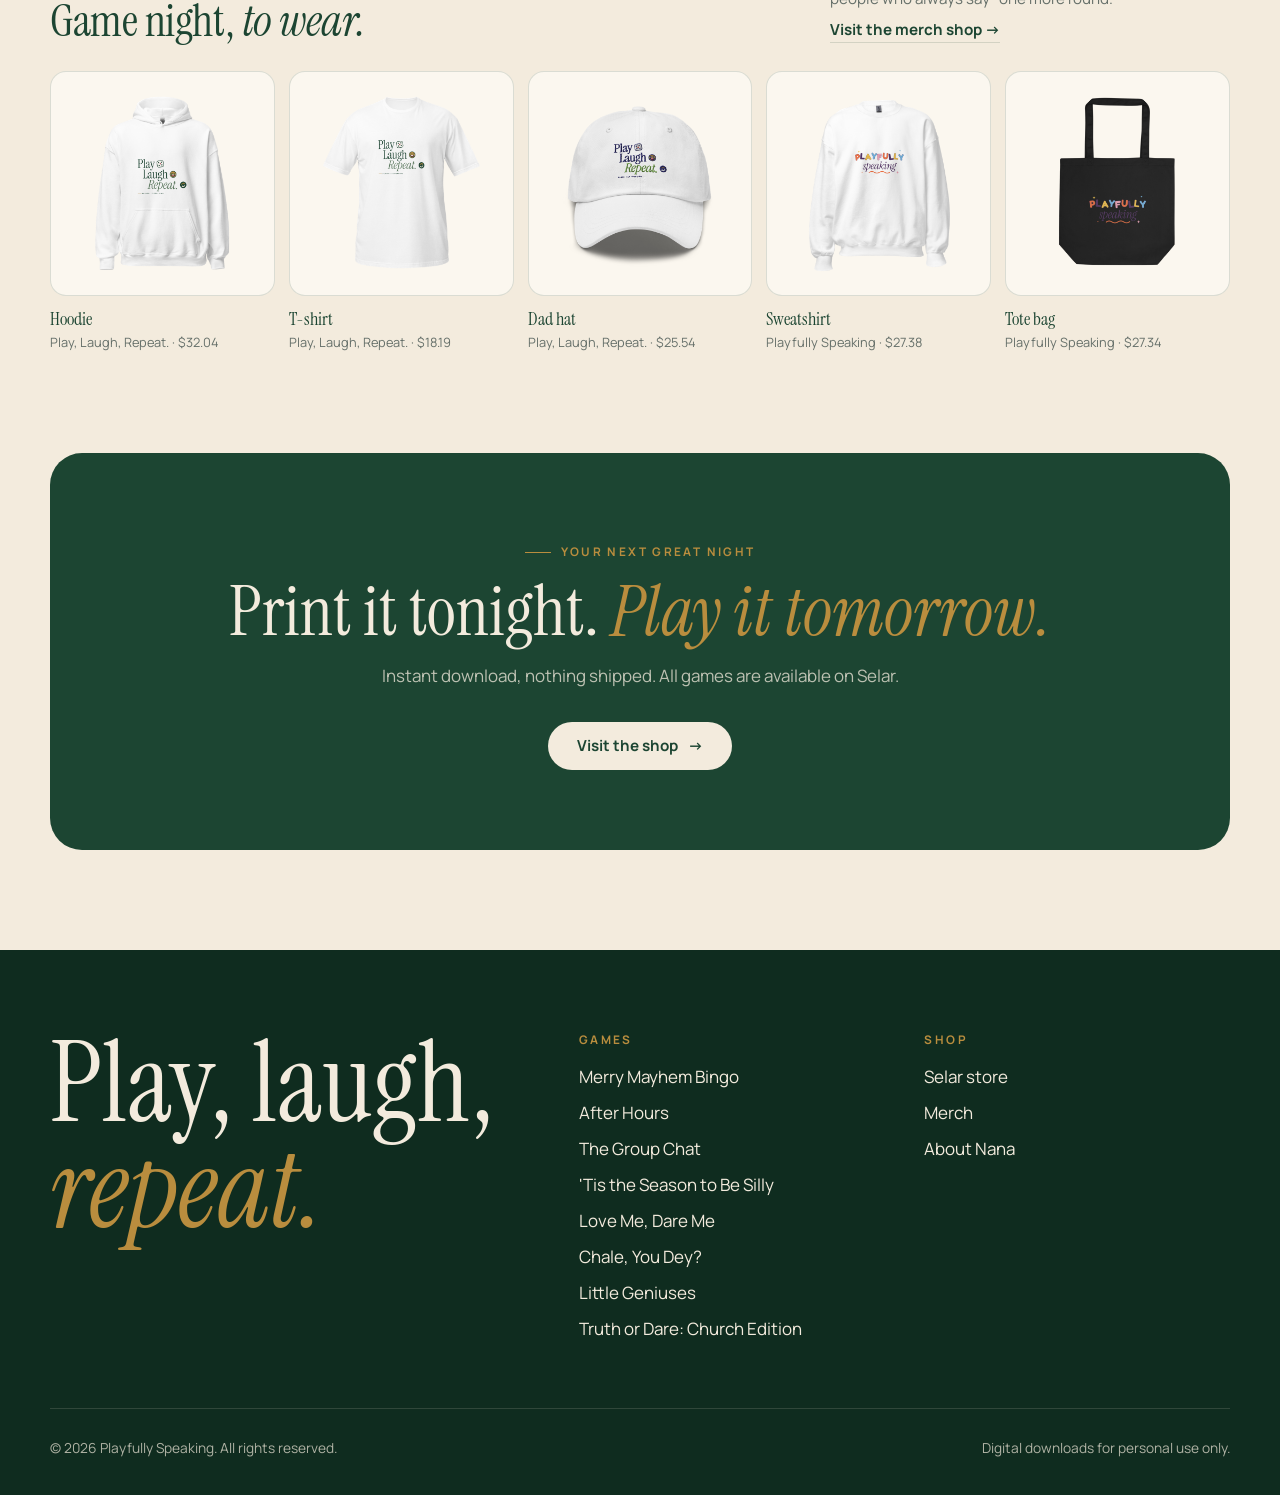
==== commit 84881484: "Add a merch section to the homepage and a Merch link in every footer Co-Authored-By: Claude Opus 5.5" ====
--- a/index.html
+++ b/index.html
@@ -235,6 +235,45 @@
       </div>
     </section>
 
+    <section class="merch" id="merch">
+      <div class="wrap">
+        <div class="merch-head reveal">
+          <div>
+            <span class="kicker">Off the table</span>
+            <h2 class="display">Game night, <em>to wear.</em></h2>
+          </div>
+          <p>A small run of hoodies, tees, caps and totes for the people who always say “one more round.” <a href="https://app.amazecommerce.com/shop/playfullyspeaking" target="_blank" rel="noopener">Visit the merch shop →</a></p>
+        </div>
+        <div class="merch-row reveal">
+          <a class="merch-item" href="https://app.amazecommerce.com/shop/playfullyspeaking/house-rules-no-01" target="_blank" rel="noopener">
+            <div class="merch-media"><img src="images/merch-hoodie.png" alt="White hoodie printed with Play, Laugh, Repeat." loading="lazy"></div>
+            <span class="merch-name">Hoodie</span>
+            <span class="merch-meta">Play, Laugh, Repeat. · $32.04</span>
+          </a>
+          <a class="merch-item" href="https://app.amazecommerce.com/shop/playfullyspeaking/house-rules-no-01-3" target="_blank" rel="noopener">
+            <div class="merch-media"><img src="images/merch-tee.png" alt="White T-shirt printed with Play, Laugh, Repeat." loading="lazy"></div>
+            <span class="merch-name">T-shirt</span>
+            <span class="merch-meta">Play, Laugh, Repeat. · $18.19</span>
+          </a>
+          <a class="merch-item" href="https://app.amazecommerce.com/shop/playfullyspeaking/house-rules-no-01-2" target="_blank" rel="noopener">
+            <div class="merch-media"><img src="images/merch-cap.png" alt="White cap embroidered with Play, Laugh, Repeat." loading="lazy"></div>
+            <span class="merch-name">Dad hat</span>
+            <span class="merch-meta">Play, Laugh, Repeat. · $25.54</span>
+          </a>
+          <a class="merch-item" href="https://app.amazecommerce.com/shop/playfullyspeaking/say-it-loud-no-1" target="_blank" rel="noopener">
+            <div class="merch-media"><img src="images/merch-sweatshirt.png" alt="White sweatshirt with the colourful Playfully Speaking logo" loading="lazy"></div>
+            <span class="merch-name">Sweatshirt</span>
+            <span class="merch-meta">Playfully Speaking · $27.38</span>
+          </a>
+          <a class="merch-item" href="https://app.amazecommerce.com/shop/playfullyspeaking/say-it-loud-no-2" target="_blank" rel="noopener">
+            <div class="merch-media"><img src="images/merch-tote.png" alt="Black tote bag with the colourful Playfully Speaking logo" loading="lazy"></div>
+            <span class="merch-name">Tote bag</span>
+            <span class="merch-meta">Playfully Speaking · $27.34</span>
+          </a>
+        </div>
+      </div>
+    </section>
+
     <section style="padding-bottom:0">
       <div class="wrap">
         <div class="cta-band reveal">
@@ -268,6 +307,7 @@
           <h5>Shop</h5>
           <ul>
             <li><a href="https://selar.co/m/nana-ama-dadson1" target="_blank" rel="noopener">Selar store</a></li>
+            <li><a href="https://app.amazecommerce.com/shop/playfullyspeaking" target="_blank" rel="noopener">Merch</a></li>
             <li><a href="index.html#about">About Nana</a></li>
           </ul>
         </div>
--- a/assets/styles.css
+++ b/assets/styles.css
@@ -398,3 +398,26 @@
 /* Struck-through original price and tile subtitles */
 s.was { font-size: .62em; color: var(--muted); margin-left: 6px; text-decoration-thickness: 1px; }
 .tile-sub { font-style: italic; color: rgba(243, 235, 221, .65); font-size: .8em; }
+
+/* Merch: a quiet row of products near the end of the homepage */
+.merch { padding: 100px 0 0; }
+.merch-head { display: flex; justify-content: space-between; align-items: end; gap: 32px; margin-bottom: 28px; }
+.merch-head h2 { font-size: clamp(2rem, 4vw, 2.8rem); margin-top: 10px; }
+.merch-head p { max-width: 400px; color: var(--muted); font-size: .95rem; }
+.merch-head p a { display: inline-block; margin-top: 6px; font-weight: 700; color: var(--forest); text-decoration: none; border-bottom: 1px solid var(--line); }
+.merch-head p a:hover { border-color: var(--forest); }
+.merch-row { display: grid; grid-template-columns: repeat(5, 1fr); gap: 14px; }
+.merch-item { text-decoration: none; display: flex; flex-direction: column; gap: 2px; }
+.merch-media { aspect-ratio: 1 / 1; background: var(--cream); border: 1px solid var(--line); border-radius: 16px; margin-bottom: 10px; overflow: hidden; }
+.merch-media img { width: 100%; height: 100%; object-fit: contain; padding: 8%; }
+.merch-item:hover .merch-media { border-color: var(--forest); }
+.merch-name { font: 1.15rem/1.2 var(--display); color: var(--forest); }
+.merch-meta { font-size: .8rem; color: var(--muted); }
+@media (max-width: 860px) {
+  .merch { padding-top: 72px; }
+  .merch-head { flex-direction: column; align-items: start; gap: 12px; }
+  .merch-row { display: flex; overflow-x: auto; scroll-snap-type: x mandatory; scrollbar-width: none; overscroll-behavior-x: contain; }
+  .merch-row::-webkit-scrollbar { display: none; }
+  .merch-item { flex: 0 0 42%; scroll-snap-align: start; }
+}
+@media (max-width: 560px) { .merch-item { flex-basis: 58%; } }
